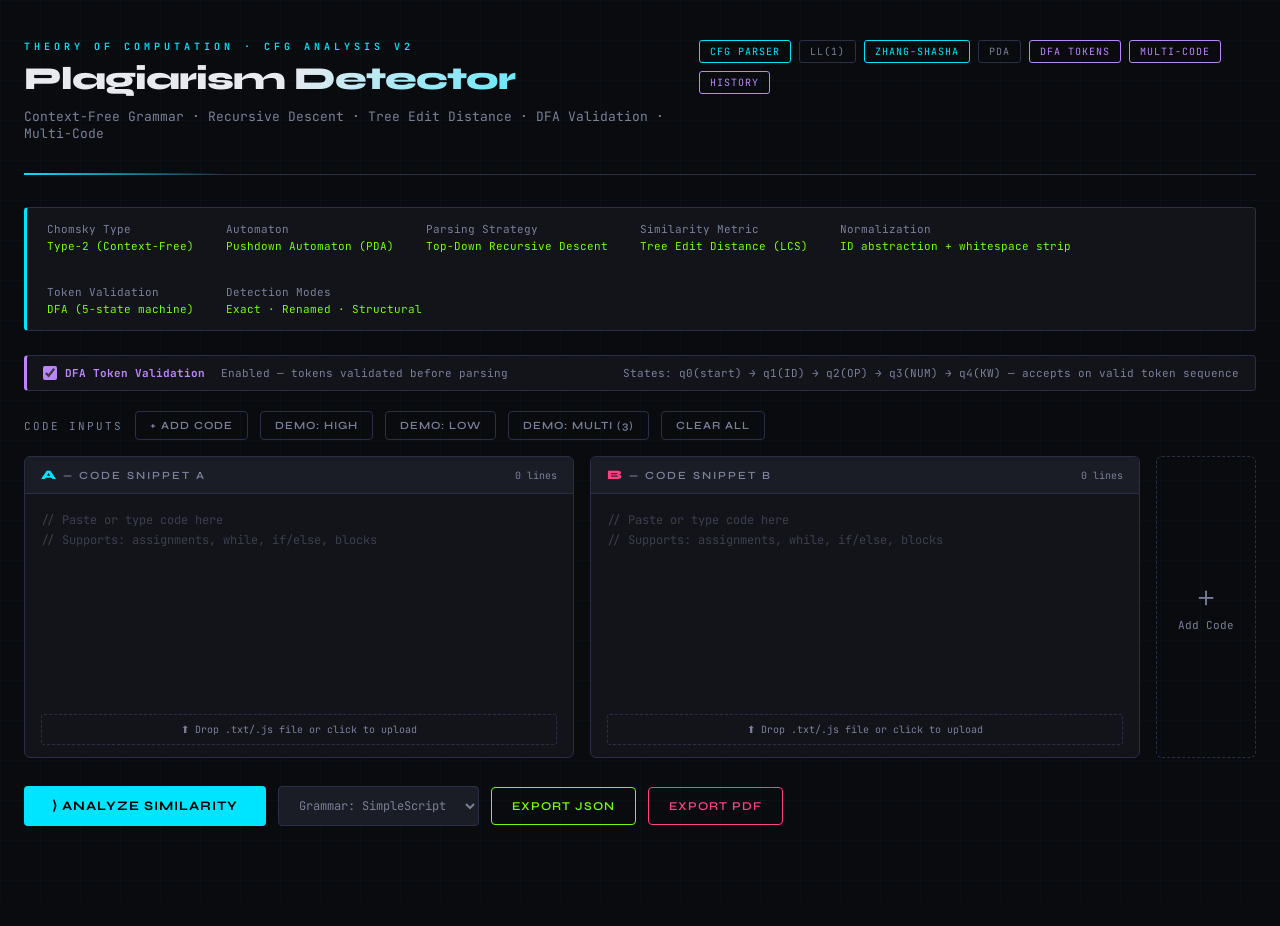
==== index.html @ 65e33958 "Add files via upload" ====
<!DOCTYPE html>
<html lang="en">
<head>
<meta charset="UTF-8">
<meta name="viewport" content="width=device-width, initial-scale=1.0">
<title>CFG Plagiarism Detector v2</title>
<link href="https://fonts.googleapis.com/css2?family=JetBrains+Mono:wght@300;400;600;700&family=Syne:wght@400;600;700;800&display=swap" rel="stylesheet">
<style>
:root {
  --bg: #0a0b0f;
  --surface: #12141a;
  --surface2: #1a1d26;
  --surface3: #22263a;
  --border: #2a2f45;
  --accent: #00e5ff;
  --accent2: #ff4081;
  --accent3: #76ff03;
  --accent4: #bb86fc;
  --text: #e8eaf0;
  --text-dim: #7a8099;
  --match: #1a3a1a;
  --match-border: #76ff03;
  --diff: #3a1a1a;
  --diff-border: #ff4081;
  --neutral: #1a1e2e;
  --neutral-border: #2a3055;
  --font-code: 'JetBrains Mono', monospace;
  --font-ui: 'Syne', sans-serif;
}

* { margin: 0; padding: 0; box-sizing: border-box; }

body {
  background: var(--bg);
  color: var(--text);
  font-family: var(--font-ui);
  min-height: 100vh;
  overflow-x: hidden;
}

body::before {
  content: '';
  position: fixed;
  inset: 0;
  background-image:
    linear-gradient(rgba(0,229,255,0.03) 1px, transparent 1px),
    linear-gradient(90deg, rgba(0,229,255,0.03) 1px, transparent 1px);
  background-size: 40px 40px;
  pointer-events: none;
  z-index: 0;
}

.container { position: relative; z-index: 1; max-width: 1500px; margin: 0 auto; padding: 0 24px 80px; }

/* HEADER */
header {
  padding: 40px 0 32px;
  display: flex; align-items: flex-start; justify-content: space-between;
  border-bottom: 1px solid var(--border);
  margin-bottom: 32px;
  position: relative;
}
header::after {
  content: '';
  position: absolute; bottom: -1px; left: 0;
  width: 200px; height: 2px;
  background: linear-gradient(90deg, var(--accent), transparent);
}
.logo-area { display: flex; flex-direction: column; gap: 6px; }
.logo-label { font-size: 10px; letter-spacing: 4px; text-transform: uppercase; color: var(--accent); font-family: var(--font-code); font-weight: 600; }
h1 { font-size: 32px; font-weight: 800; letter-spacing: -1px; background: linear-gradient(135deg, var(--text) 40%, var(--accent)); -webkit-background-clip: text; -webkit-text-fill-color: transparent; }
.subtitle { font-size: 13px; color: var(--text-dim); font-family: var(--font-code); margin-top: 4px; }
.badge-row { display: flex; gap: 8px; align-items: center; flex-wrap: wrap; }
.badge { font-size: 10px; font-family: var(--font-code); letter-spacing: 1px; padding: 4px 10px; border-radius: 3px; border: 1px solid var(--border); color: var(--text-dim); text-transform: uppercase; }
.badge.active { border-color: var(--accent); color: var(--accent); }
.badge.v2 { border-color: var(--accent4); color: var(--accent4); }

/* THEORY STRIP */
.theory-strip {
  background: var(--surface);
  border: 1px solid var(--border);
  border-left: 3px solid var(--accent);
  border-radius: 4px;
  padding: 14px 20px;
  margin-bottom: 24px;
  display: flex; gap: 32px; flex-wrap: wrap;
  font-family: var(--font-code); font-size: 11px;
}
.theory-item { display: flex; flex-direction: column; gap: 3px; }
.theory-item .label { color: var(--text-dim); }
.theory-item .val { color: var(--accent3); }

/* DFA VALIDATION BANNER */
.dfa-banner {
  background: var(--surface);
  border: 1px solid var(--border);
  border-left: 3px solid var(--accent4);
  border-radius: 4px;
  padding: 10px 16px;
  margin-bottom: 20px;
  display: flex; align-items: center; gap: 16px;
  font-family: var(--font-code); font-size: 11px;
}
.dfa-toggle { display: flex; align-items: center; gap: 8px; cursor: pointer; }
.dfa-toggle input[type=checkbox] { accent-color: var(--accent4); width: 14px; height: 14px; cursor: pointer; }
.dfa-status { color: var(--text-dim); }
.dfa-status.ok { color: var(--accent3); }
.dfa-status.fail { color: var(--accent2); }

/* MULTI-INPUT TOOLBAR */
.multi-toolbar {
  display: flex; align-items: center; gap: 12px;
  margin-bottom: 16px; flex-wrap: wrap;
}
.multi-toolbar .section-label { font-size: 11px; letter-spacing: 2px; text-transform: uppercase; color: var(--text-dim); font-family: var(--font-code); }

/* EDITOR PANELS CONTAINER */
.editors-container { margin-bottom: 20px; }
.editors-scroll { display: flex; gap: 16px; overflow-x: auto; padding-bottom: 8px; }
.editors-scroll::-webkit-scrollbar { height: 4px; }
.editors-scroll::-webkit-scrollbar-track { background: var(--surface); }
.editors-scroll::-webkit-scrollbar-thumb { background: var(--border); border-radius: 99px; }

.editor-panel {
  background: var(--surface);
  border: 1px solid var(--border);
  border-radius: 6px; overflow: hidden;
  display: flex; flex-direction: column;
  min-width: 340px; flex: 1;
  transition: border-color 0.2s;
}
.editor-panel:focus-within { border-color: var(--accent); }

.panel-header {
  background: var(--surface2);
  padding: 10px 16px;
  display: flex; align-items: center; justify-content: space-between;
  border-bottom: 1px solid var(--border);
  gap: 8px;
}
.panel-title { font-size: 11px; letter-spacing: 2px; text-transform: uppercase; color: var(--text-dim); font-weight: 600; white-space: nowrap; }
.panel-title .panel-letter { font-size: 13px; font-weight: 800; }
.panel-actions { display: flex; gap: 6px; align-items: center; }
.line-count { font-family: var(--font-code); font-size: 10px; color: var(--text-dim); }

.btn-icon {
  background: transparent; border: 1px solid var(--border); color: var(--text-dim);
  width: 26px; height: 26px; border-radius: 3px; font-size: 11px;
  cursor: pointer; display: flex; align-items: center; justify-content: center;
  transition: all 0.15s; padding: 0;
}
.btn-icon:hover { border-color: var(--accent2); color: var(--accent2); }
.btn-icon.remove:hover { background: rgba(255,64,129,0.1); }

textarea {
  background: transparent; border: none; outline: none;
  color: var(--text); font-family: var(--font-code);
  font-size: 12px; line-height: 1.7;
  resize: none; padding: 16px;
  width: 100%; min-height: 220px;
  tab-size: 2;
  caret-color: var(--accent);
}
textarea::placeholder { color: var(--text-dim); opacity: 0.4; }

/* FILE DROP ZONE */
.drop-zone {
  border: 1px dashed var(--border); border-radius: 3px;
  margin: 0 16px 12px;
  padding: 8px;
  text-align: center;
  font-family: var(--font-code); font-size: 10px; color: var(--text-dim);
  cursor: pointer; transition: all 0.15s;
}
.drop-zone:hover, .drop-zone.dragover { border-color: var(--accent); color: var(--accent); background: rgba(0,229,255,0.04); }
.drop-zone input[type=file] { display: none; }

/* ADD PANEL BUTTON */
.add-panel-btn {
  min-width: 100px; flex-shrink: 0;
  background: transparent;
  border: 1px dashed var(--border);
  border-radius: 6px;
  display: flex; flex-direction: column; align-items: center; justify-content: center;
  gap: 8px; cursor: pointer; color: var(--text-dim);
  font-family: var(--font-code); font-size: 11px;
  transition: all 0.2s; padding: 20px;
  min-height: 260px;
}
.add-panel-btn:hover { border-color: var(--accent); color: var(--accent); background: rgba(0,229,255,0.03); }
.add-panel-btn .plus { font-size: 28px; line-height: 1; }

/* CONTROLS */
.controls-bar {
  display: flex; align-items: center; gap: 12px;
  margin-bottom: 20px; flex-wrap: wrap;
}

.btn-primary {
  background: var(--accent); color: #000;
  border: none; padding: 12px 28px;
  font-family: var(--font-ui); font-size: 13px; font-weight: 700;
  letter-spacing: 1px; text-transform: uppercase;
  cursor: pointer; border-radius: 4px;
  transition: all 0.15s;
  position: relative; overflow: hidden;
}
.btn-primary::after {
  content: ''; position: absolute;
  inset: 0; background: rgba(255,255,255,0.2);
  transform: translateX(-100%); transition: transform 0.2s;
}
.btn-primary:hover::after { transform: translateX(0); }
.btn-primary:hover { box-shadow: 0 0 20px rgba(0,229,255,0.4); }

.btn-secondary {
  background: transparent; color: var(--text-dim);
  border: 1px solid var(--border);
  padding: 11px 20px; font-family: var(--font-ui);
  font-size: 12px; font-weight: 600; text-transform: uppercase; letter-spacing: 1px;
  cursor: pointer; border-radius: 4px; transition: all 0.15s;
}
.btn-secondary:hover { border-color: var(--accent); color: var(--accent); }

.btn-export {
  background: transparent; color: var(--accent4);
  border: 1px solid var(--accent4);
  padding: 11px 20px; font-family: var(--font-ui);
  font-size: 12px; font-weight: 600; text-transform: uppercase; letter-spacing: 1px;
  cursor: pointer; border-radius: 4px; transition: all 0.15s;
  margin-left: auto;
}
.btn-export:hover { background: rgba(187,134,252,0.1); }

.select-lang {
  background: var(--surface2); color: var(--text-dim);
  border: 1px solid var(--border); padding: 10px 16px;
  font-family: var(--font-code); font-size: 12px;
  border-radius: 4px; outline: none; cursor: pointer;
}
.select-lang:focus { border-color: var(--accent); }

/* MULTI-CODE COUNT PROMPT */
.count-prompt {
  background: var(--surface);
  border: 1px solid var(--accent4);
  border-radius: 6px; padding: 16px 20px;
  display: none; margin-bottom: 20px;
  animation: fadeIn 0.3s ease;
  font-family: var(--font-code); font-size: 12px;
  align-items: center; gap: 16px;
  flex-wrap: wrap;
}
.count-prompt.visible { display: flex; }
.count-prompt label { color: var(--accent4); }
.count-prompt select { background: var(--surface2); color: var(--text); border: 1px solid var(--accent4); padding: 6px 12px; border-radius: 3px; font-family: var(--font-code); font-size: 12px; }

/* SCORE PANEL (2-code) */
.score-section { margin-bottom: 20px; display: none; }
.score-section.visible { display: block; animation: fadeIn 0.3s ease; }

@keyframes fadeIn { from { opacity: 0; transform: translateY(8px); } to { opacity: 1; transform: translateY(0); } }
@keyframes slideIn { from { opacity: 0; transform: translateX(-10px); } to { opacity: 1; transform: translateX(0); } }
@keyframes pulse { 0%,100%{opacity:1} 50%{opacity:0.6} }

.score-card {
  background: var(--surface);
  border: 1px solid var(--border);
  border-radius: 6px; padding: 24px;
  display: grid; grid-template-columns: auto 1fr auto; gap: 24px; align-items: center;
}

.score-dial { position: relative; width: 100px; height: 100px; }
.score-dial svg { width: 100%; height: 100%; transform: rotate(-90deg); }
.score-dial .track { fill: none; stroke: var(--surface3); stroke-width: 8; }
.score-dial .fill { fill: none; stroke-width: 8; stroke-linecap: round; transition: stroke-dashoffset 0.8s cubic-bezier(.4,0,.2,1); }
.score-label { position: absolute; inset: 0; display: flex; flex-direction: column; align-items: center; justify-content: center; font-family: var(--font-code); }
.score-pct { font-size: 22px; font-weight: 700; }
.score-sub { font-size: 9px; color: var(--text-dim); text-transform: uppercase; letter-spacing: 1px; }

.score-breakdown { display: grid; grid-template-columns: 1fr 1fr; gap: 12px; }
.breakdown-item { background: var(--surface2); border-radius: 4px; padding: 12px 14px; }
.breakdown-item .bi-label { font-size: 10px; color: var(--text-dim); text-transform: uppercase; letter-spacing: 1px; margin-bottom: 4px; }
.breakdown-item .bi-val { font-family: var(--font-code); font-size: 16px; font-weight: 600; }
.breakdown-item .bi-val.green { color: var(--accent3); }
.breakdown-item .bi-val.red { color: var(--accent2); }
.breakdown-item .bi-val.cyan { color: var(--accent); }
.breakdown-item .bi-val.purple { color: var(--accent4); }

.verdict { text-align: center; display: flex; flex-direction: column; gap: 6px; align-items: center; }
.verdict-badge { padding: 6px 18px; border-radius: 3px; font-size: 12px; font-weight: 700; letter-spacing: 2px; text-transform: uppercase; }
.verdict-badge.high { background: rgba(255,64,129,0.15); border: 1px solid var(--accent2); color: var(--accent2); }
.verdict-badge.medium { background: rgba(255,193,7,0.1); border: 1px solid #ffc107; color: #ffc107; }
.verdict-badge.low { background: rgba(118,255,3,0.1); border: 1px solid var(--accent3); color: var(--accent3); }
.formula-text { font-family: var(--font-code); font-size: 10px; color: var(--text-dim); }

.progress-bar-wrap { margin-top: 12px; }
.progress-label { font-size: 10px; color: var(--text-dim); font-family: var(--font-code); margin-bottom: 4px; display: flex; justify-content: space-between; }
.progress-track { background: var(--surface3); border-radius: 99px; height: 5px; overflow: hidden; }
.progress-fill { height: 100%; border-radius: 99px; transition: width 0.8s cubic-bezier(.4,0,.2,1); }

/* MATCH EXPLANATION */
.match-explanation {
  background: var(--surface2);
  border: 1px solid var(--border);
  border-radius: 4px; padding: 12px 16px;
  margin-top: 12px;
  font-family: var(--font-code); font-size: 11px; color: var(--text-dim);
  line-height: 1.8;
}
.match-explanation .why-item { display: flex; gap: 8px; margin-bottom: 4px; }
.match-explanation .why-icon { flex-shrink: 0; }
.why-exact { color: var(--accent2); }
.why-renamed { color: #ffc107; }
.why-structural { color: var(--accent3); }

/* MATRIX TABLE */
.matrix-section { margin-bottom: 20px; display: none; }
.matrix-section.visible { display: block; animation: fadeIn 0.3s ease; }
.matrix-header { font-size: 11px; letter-spacing: 2px; text-transform: uppercase; color: var(--text-dim); font-family: var(--font-code); margin-bottom: 12px; }
.matrix-table { width: 100%; border-collapse: collapse; font-family: var(--font-code); font-size: 12px; }
.matrix-table th, .matrix-table td { padding: 10px 14px; border: 1px solid var(--border); text-align: center; }
.matrix-table th { background: var(--surface2); color: var(--text-dim); font-weight: 600; }
.matrix-table td { background: var(--surface); cursor: pointer; transition: background 0.15s; }
.matrix-table td:hover { background: var(--surface3); }
.matrix-table td.self { background: var(--surface2); color: var(--text-dim); }
.matrix-table td.high-sim { background: rgba(255,64,129,0.15); color: var(--accent2); font-weight: 700; }
.matrix-table td.med-sim { background: rgba(255,193,7,0.1); color: #ffc107; font-weight: 600; }
.matrix-table td.low-sim { background: rgba(118,255,3,0.08); color: var(--accent3); }
.matrix-pair-detail { margin-top: 16px; padding: 12px 16px; background: var(--surface2); border-radius: 4px; border-left: 3px solid var(--accent); font-family: var(--font-code); font-size: 11px; display: none; }
.matrix-pair-detail.visible { display: block; animation: slideIn 0.2s ease; }

/* TABS */
.tabs { display: flex; gap: 0; border-bottom: 1px solid var(--border); margin-bottom: 0; overflow-x: auto; }
.tab {
  padding: 10px 20px; font-size: 11px; font-weight: 600; letter-spacing: 1px;
  text-transform: uppercase; cursor: pointer; color: var(--text-dim);
  border-bottom: 2px solid transparent; transition: all 0.15s; margin-bottom: -1px;
  font-family: var(--font-ui); white-space: nowrap;
}
.tab.active { color: var(--accent); border-bottom-color: var(--accent); }
.tab:hover:not(.active) { color: var(--text); }
.tab-content { display: none; }
.tab-content.active { display: block; }

.results-panel {
  background: var(--surface);
  border: 1px solid var(--border);
  border-radius: 6px; overflow: hidden;
  display: none;
}
.results-panel.visible { display: block; animation: fadeIn 0.3s ease; }
.tab-body { padding: 20px; }

/* AST DIFF */
.ast-diff { display: grid; grid-template-columns: 1fr 1fr; gap: 16px; }
.ast-col {}
.ast-col-header { font-size: 10px; letter-spacing: 2px; text-transform: uppercase; color: var(--text-dim); margin-bottom: 10px; font-weight: 600; }
.ast-tree { font-family: var(--font-code); font-size: 11px; line-height: 1.8; max-height: 400px; overflow-y: auto; }
.ast-node { padding: 2px 8px; border-radius: 3px; margin: 1px 0; white-space: nowrap; overflow: hidden; text-overflow: ellipsis; cursor: pointer; transition: opacity 0.15s; }
.ast-node:hover { opacity: 0.8; }
.ast-node.match { background: var(--match); border-left: 2px solid var(--match-border); color: #a5d6a7; }
.ast-node.diff { background: var(--diff); border-left: 2px solid var(--diff-border); color: #ef9a9a; }
.ast-node.neutral { background: var(--neutral); border-left: 2px solid var(--neutral-border); color: var(--text-dim); }
.ast-node.highlighted { outline: 1px solid var(--accent); }

/* INTERACTIVE SVG TREE */
#tree-svg { width: 100%; overflow: auto; min-height: 300px; }
#tree-svg svg { min-width: 600px; }
.tree-controls { display: flex; gap: 8px; margin-bottom: 12px; align-items: center; }
.tree-controls button { padding: 5px 12px; background: var(--surface2); border: 1px solid var(--border); color: var(--text-dim); border-radius: 3px; cursor: pointer; font-family: var(--font-code); font-size: 11px; transition: all 0.15s; }
.tree-controls button:hover { border-color: var(--accent); color: var(--accent); }
.tree-controls .zoom-label { font-family: var(--font-code); font-size: 11px; color: var(--text-dim); }
.tree-node-clickable { cursor: pointer; transition: opacity 0.2s; }
.tree-node-clickable:hover { opacity: 0.75; }

/* TOKEN STREAM */
.token-stream { display: flex; flex-wrap: wrap; gap: 6px; }
.token { font-family: var(--font-code); font-size: 11px; padding: 3px 8px; border-radius: 3px; border: 1px solid transparent; }
.token.KW  { background: rgba(0,229,255,0.1); border-color: rgba(0,229,255,0.3); color: var(--accent); }
.token.ID  { background: rgba(118,255,3,0.08); border-color: rgba(118,255,3,0.2); color: var(--accent3); }
.token.NUM { background: rgba(255,193,7,0.1); border-color: rgba(255,193,7,0.25); color: #ffc107; }
.token.OP  { background: rgba(255,64,129,0.08); border-color: rgba(255,64,129,0.2); color: var(--accent2); }
.token.DELIM { background: rgba(255,255,255,0.04); border-color: rgba(255,255,255,0.1); color: var(--text-dim); }
.token.NORM { background: rgba(187,134,252,0.1); border-color: rgba(187,134,252,0.3); color: #bb86fc; }
.token-section { margin-bottom: 18px; }
.token-section-label { font-size: 10px; color: var(--text-dim); text-transform: uppercase; letter-spacing: 1.5px; margin-bottom: 8px; font-family: var(--font-code); }

/* DFA VALIDATION DISPLAY */
.dfa-states { display: flex; flex-wrap: wrap; gap: 6px; margin-top: 12px; }
.dfa-state { font-family: var(--font-code); font-size: 10px; padding: 3px 8px; border-radius: 12px; border: 1px solid var(--border); color: var(--text-dim); }
.dfa-state.current { border-color: var(--accent4); color: var(--accent4); background: rgba(187,134,252,0.1); }
.dfa-state.accept { border-color: var(--accent3); color: var(--accent3); background: rgba(118,255,3,0.1); }
.dfa-state.reject { border-color: var(--accent2); color: var(--accent2); background: rgba(255,64,129,0.1); }
.dfa-transition-table { width: 100%; border-collapse: collapse; font-family: var(--font-code); font-size: 11px; margin-top: 12px; }
.dfa-transition-table th, .dfa-transition-table td { padding: 6px 10px; border: 1px solid var(--border); text-align: center; }
.dfa-transition-table th { background: var(--surface2); color: var(--text-dim); }
.dfa-transition-table td.active-cell { background: rgba(187,134,252,0.1); color: var(--accent4); }

/* GRAMMAR RULES */
.grammar-list { display: flex; flex-direction: column; gap: 6px; }
.grammar-rule {
  background: var(--surface2); border-radius: 4px;
  padding: 10px 16px;
  font-family: var(--font-code); font-size: 12px;
  border-left: 2px solid var(--border);
  display: flex; align-items: baseline; gap: 12px;
  transition: border-color 0.2s;
}
.grammar-rule:hover { border-left-color: var(--accent); }
.grammar-rule .lhs { color: var(--accent); min-width: 90px; }
.grammar-rule .arrow { color: var(--text-dim); }
.grammar-rule .rhs { color: var(--text); flex: 1; }
.grammar-rule .rhs .kw { color: #ffc107; }
.grammar-rule .rhs .meta { color: var(--accent2); }
.grammar-ambiguity-note { background: rgba(255,193,7,0.08); border: 1px solid rgba(255,193,7,0.3); border-radius: 4px; padding: 10px 14px; margin-top: 12px; font-family: var(--font-code); font-size: 11px; color: #ffc107; }

/* PARSE TRACE */
.parse-trace { display: flex; flex-direction: column; gap: 4px; max-height: 400px; overflow-y: auto; }
.trace-step {
  font-family: var(--font-code); font-size: 11px;
  padding: 5px 12px; border-radius: 3px;
  display: flex; gap: 12px; align-items: baseline;
  background: var(--surface2);
  animation: slideIn 0.15s ease backwards;
}
.trace-step .step-num { color: var(--text-dim); min-width: 28px; }
.trace-step .step-rule { color: var(--accent3); }
.trace-step .step-token { color: var(--accent2); }
.trace-step .step-action { color: var(--text-dim); flex: 1; }

/* HISTORY */
.history-section { margin-bottom: 24px; display: none; }
.history-section.has-items { display: block; }
.history-header { font-size: 11px; letter-spacing: 2px; text-transform: uppercase; color: var(--text-dim); font-family: var(--font-code); margin-bottom: 10px; display: flex; align-items: center; justify-content: space-between; }
.history-list { display: flex; flex-direction: column; gap: 6px; }
.history-item {
  background: var(--surface); border: 1px solid var(--border);
  border-radius: 4px; padding: 10px 14px;
  display: flex; align-items: center; gap: 12px;
  cursor: pointer; transition: border-color 0.15s;
  font-family: var(--font-code); font-size: 11px;
}
.history-item:hover { border-color: var(--accent); }
.history-item .h-time { color: var(--text-dim); min-width: 80px; }
.history-item .h-codes { color: var(--text); flex: 1; }
.history-item .h-score { font-weight: 700; }
.history-item .h-score.high { color: var(--accent2); }
.history-item .h-score.med { color: #ffc107; }
.history-item .h-score.low { color: var(--accent3); }

/* THRESHOLD INDICATOR */
.threshold-bar {
  background: var(--surface2); border: 1px solid var(--border); border-radius: 4px;
  padding: 10px 14px; margin-top: 10px;
  font-family: var(--font-code); font-size: 10px;
}
.threshold-track { position: relative; height: 8px; background: linear-gradient(90deg, #76ff03 0% 40%, #ffc107 40% 70%, #ff4081 70% 100%); border-radius: 99px; margin: 8px 0; }
.threshold-cursor { position: absolute; top: -3px; width: 14px; height: 14px; border-radius: 50%; border: 2px solid #fff; background: var(--bg); transform: translateX(-50%); transition: left 0.8s cubic-bezier(.4,0,.2,1); }
.threshold-labels { display: flex; justify-content: space-between; color: var(--text-dim); }

/* LOADING */
.loading-bar { height: 2px; background: var(--surface3); border-radius: 99px; overflow: hidden; margin-bottom: 20px; display: none; }
.loading-bar.active { display: block; }
.loading-bar-fill { height: 100%; width: 0%; background: linear-gradient(90deg, var(--accent), var(--accent2)); border-radius: 99px; transition: width 0.3s; animation: loadPulse 1s ease-in-out infinite; }
@keyframes loadPulse { 0%,100%{opacity:1} 50%{opacity:0.5} }

/* ERROR */
.error-msg { background: rgba(255,64,129,0.1); border: 1px solid rgba(255,64,129,0.3); border-radius: 4px; padding: 10px 16px; font-family: var(--font-code); font-size: 11px; color: var(--accent2); margin-bottom: 16px; display: none; }
.error-msg.visible { display: block; }

/* SCROLLBAR */
::-webkit-scrollbar { width: 5px; height: 5px; }
::-webkit-scrollbar-track { background: var(--surface); }
::-webkit-scrollbar-thumb { background: var(--border); border-radius: 99px; }
::-webkit-scrollbar-thumb:hover { background: var(--accent); }

/* TOOLTIP */
.tooltip-wrap { position: relative; display: inline-block; }
.tooltip-wrap .tooltip {
  visibility: hidden; opacity: 0;
  background: var(--surface3); border: 1px solid var(--border);
  color: var(--text); font-family: var(--font-code); font-size: 10px;
  padding: 4px 8px; border-radius: 3px;
  position: absolute; bottom: 120%; left: 50%; transform: translateX(-50%);
  white-space: nowrap; transition: opacity 0.2s; z-index: 100;
}
.tooltip-wrap:hover .tooltip { visibility: visible; opacity: 1; }

/* PANEL COLORS */
.editor-panel[data-idx="0"]:focus-within { border-color: var(--accent); }
.editor-panel[data-idx="1"]:focus-within { border-color: var(--accent2); }
.editor-panel[data-idx="2"]:focus-within { border-color: var(--accent3); }
.editor-panel[data-idx="3"]:focus-within { border-color: var(--accent4); }
.editor-panel[data-idx="4"]:focus-within { border-color: #ffc107; }

.letter-colors { --c0: var(--accent); --c1: var(--accent2); --c2: var(--accent3); --c3: var(--accent4); --c4: #ffc107; }

@media (max-width: 768px) {
  .ast-diff { grid-template-columns: 1fr; }
  .score-card { grid-template-columns: 1fr; }
  h1 { font-size: 22px; }
}
</style>
</head>
<body class="letter-colors">
<div class="container">

<!-- HEADER -->
<header>
  <div class="logo-area">
    <div class="logo-label">Theory of Computation · CFG Analysis v2</div>
    <h1>Plagiarism Detector</h1>
    <div class="subtitle">Context-Free Grammar · Recursive Descent · Tree Edit Distance · DFA Validation · Multi-Code</div>
  </div>
  <div class="badge-row">
    <div class="badge active">CFG Parser</div>
    <div class="badge">LL(1)</div>
    <div class="badge active">Zhang-Shasha</div>
    <div class="badge">PDA</div>
    <div class="badge v2">DFA Tokens</div>
    <div class="badge v2">Multi-Code</div>
    <div class="badge v2">History</div>
  </div>
</header>

<!-- THEORY STRIP -->
<div class="theory-strip">
  <div class="theory-item"><span class="label">Chomsky Type</span><span class="val">Type-2 (Context-Free)</span></div>
  <div class="theory-item"><span class="label">Automaton</span><span class="val">Pushdown Automaton (PDA)</span></div>
  <div class="theory-item"><span class="label">Parsing Strategy</span><span class="val">Top-Down Recursive Descent</span></div>
  <div class="theory-item"><span class="label">Similarity Metric</span><span class="val">Tree Edit Distance (LCS)</span></div>
  <div class="theory-item"><span class="label">Normalization</span><span class="val">ID abstraction + whitespace strip</span></div>
  <div class="theory-item"><span class="label">Token Validation</span><span class="val">DFA (5-state machine)</span></div>
  <div class="theory-item"><span class="label">Detection Modes</span><span class="val">Exact · Renamed · Structural</span></div>
</div>

<!-- DFA BANNER -->
<div class="dfa-banner">
  <label class="dfa-toggle">
    <input type="checkbox" id="dfaToggle" checked>
    <span style="color:var(--accent4);font-weight:700;">DFA Token Validation</span>
  </label>
  <span class="dfa-status" id="dfaStatus">Enabled — tokens validated before parsing</span>
  <span style="margin-left:auto;color:var(--text-dim);">States: q0(start) → q1(ID) → q2(OP) → q3(NUM) → q4(KW) — accepts on valid token sequence</span>
</div>

<!-- HISTORY -->
<div class="history-section" id="historySection">
  <div class="history-header">
    <span>⏱ Comparison History</span>
    <button class="btn-icon" onclick="clearHistory()" title="Clear history" style="width:auto;padding:3px 10px;">Clear</button>
  </div>
  <div class="history-list" id="historyList"></div>
</div>

<!-- LOADING / ERROR -->
<div class="loading-bar" id="loadingBar"><div class="loading-bar-fill" id="loadingFill"></div></div>
<div class="error-msg" id="errorMsg"></div>

<!-- MULTI-TOOLBAR -->
<div class="multi-toolbar">
  <span class="section-label">Code Inputs</span>
  <button class="btn-secondary" style="padding:7px 14px;font-size:11px;" onclick="addPanel()">+ Add Code</button>
  <button class="btn-secondary" style="padding:7px 14px;font-size:11px;" onclick="loadDemo('high')">Demo: High</button>
  <button class="btn-secondary" style="padding:7px 14px;font-size:11px;" onclick="loadDemo('low')">Demo: Low</button>
  <button class="btn-secondary" style="padding:7px 14px;font-size:11px;" onclick="loadDemo('multi')">Demo: Multi (3)</button>
  <button class="btn-secondary" style="padding:7px 14px;font-size:11px;" onclick="clearAll()">Clear All</button>
</div>

<!-- EDITORS -->
<div class="editors-container">
  <div class="editors-scroll" id="editorsScroll">
    <!-- Panels injected by JS -->
    <button class="add-panel-btn" id="addPanelBtn" onclick="addPanel()">
      <span class="plus">＋</span>
      <span>Add Code</span>
    </button>
  </div>
</div>

<!-- MULTI-CODE COUNT PROMPT -->
<div class="count-prompt" id="countPrompt">
  <span class="label">⚠ Multiple codes detected. Select comparison scope:</span>
  <select id="compareScope">
    <option value="all">All pairwise comparisons</option>
    <option value="first">Compare all against Code A</option>
  </select>
</div>

<!-- CONTROLS -->
<div class="controls-bar">
  <button class="btn-primary" onclick="runAnalysis()">⟩ Analyze Similarity</button>
  <select class="select-lang" id="langSelect">
    <option value="simple">Grammar: SimpleScript</option>
  </select>
  <div class="tooltip-wrap">
    <button class="btn-secondary" onclick="exportJSON()" style="border-color:var(--accent3);color:var(--accent3);">Export JSON</button>
    <span class="tooltip">Export results as JSON</span>
  </div>
  <div class="tooltip-wrap">
    <button class="btn-secondary" onclick="exportPDF()" style="border-color:var(--accent2);color:var(--accent2);">Export PDF</button>
    <span class="tooltip">Print/Save as PDF</span>
  </div>
</div>

<!-- SIMILARITY MATRIX (multi-code) -->
<div class="matrix-section" id="matrixSection">
  <div class="matrix-header">Pairwise Similarity Matrix</div>
  <div id="matrixTable"></div>
  <div class="matrix-pair-detail" id="matrixPairDetail"></div>
</div>

<!-- SCORE (2-code) -->
<div class="score-section" id="scoreSection">
  <div class="score-card" id="scoreCard">
    <div class="score-dial">
      <svg viewBox="0 0 100 100">
        <circle class="track" cx="50" cy="50" r="40"/>
        <circle class="fill" id="dialFill" cx="50" cy="50" r="40" stroke-dasharray="251.2" stroke-dashoffset="251.2"/>
      </svg>
      <div class="score-label">
        <div class="score-pct" id="scorePct">0%</div>
        <div class="score-sub">similar</div>
      </div>
    </div>
    <div>
      <div class="score-breakdown">
        <div class="breakdown-item"><div class="bi-label">Common Nodes</div><div class="bi-val green" id="statCommon">—</div></div>
        <div class="breakdown-item"><div class="bi-label">Edit Distance</div><div class="bi-val red" id="statEdit">—</div></div>
        <div class="breakdown-item"><div class="bi-label">Tree A Size</div><div class="bi-val cyan" id="statA">—</div></div>
        <div class="breakdown-item"><div class="bi-label">Tree B Size</div><div class="bi-val cyan" id="statB">—</div></div>
        <div class="breakdown-item"><div class="bi-label">Tokens A</div><div class="bi-val cyan" id="statTokA">—</div></div>
        <div class="breakdown-item"><div class="bi-label">Tokens B</div><div class="bi-val cyan" id="statTokB">—</div></div>
      </div>
      <div class="threshold-bar">
        <span style="color:var(--text-dim);">Plagiarism Threshold Indicator</span>
        <div class="threshold-track"><div class="threshold-cursor" id="thresholdCursor" style="left:0%"></div></div>
        <div class="threshold-labels"><span style="color:var(--accent3);">LOW</span><span style="color:#ffc107;">MEDIUM</span><span style="color:var(--accent2);">HIGH</span></div>
      </div>
    </div>
    <div class="verdict">
      <div class="verdict-badge" id="verdictBadge">—</div>
      <div style="margin-top:10px;">
        <div class="progress-bar-wrap">
          <div class="progress-label"><span>Similarity</span><span id="progLabel">0%</span></div>
          <div class="progress-track" style="width:160px;">
            <div class="progress-fill" id="progFill" style="width:0%;"></div>
          </div>
        </div>
      </div>
      <div class="formula-text" style="margin-top:12px;" id="formulaText">score = 1 − edit_dist / max(|A|,|B|)</div>
      <div class="match-explanation" id="matchExplanation" style="display:none;text-align:left;max-width:240px;"></div>
    </div>
  </div>
</div>

<!-- RESULTS TABS -->
<div class="results-panel" id="resultsPanel">
  <div class="tabs">
    <div class="tab active" onclick="switchTab('ast')">AST Diff</div>
    <div class="tab" onclick="switchTab('tokens')">Token Stream</div>
    <div class="tab" onclick="switchTab('grammar')">CFG Rules</div>
    <div class="tab" onclick="switchTab('trace')">Parse Trace</div>
    <div class="tab" onclick="switchTab('tree')">Parse Tree</div>
    <div class="tab" onclick="switchTab('dfa')">DFA Validation</div>
    <div class="tab" onclick="switchTab('ambiguity')">Ambiguity</div>
  </div>
  <div class="tab-body">
    <div class="tab-content active" id="tab-ast">
      <div class="ast-diff" id="astDiff"></div>
    </div>
    <div class="tab-content" id="tab-tokens">
      <div id="tokenDisplay"></div>
    </div>
    <div class="tab-content" id="tab-grammar">
      <div class="grammar-list" id="grammarDisplay"></div>
    </div>
    <div class="tab-content" id="tab-trace">
      <div class="parse-trace" id="traceDisplay"></div>
    </div>
    <div class="tab-content" id="tab-tree">
      <div class="tree-controls">
        <button onclick="zoomTree(-0.2)">− Zoom Out</button>
        <span class="zoom-label" id="zoomLabel">100%</span>
        <button onclick="zoomTree(0.2)">+ Zoom In</button>
        <button onclick="resetZoom()">Reset</button>
        <span style="margin-left:12px;font-family:var(--font-code);font-size:10px;color:var(--text-dim);">Click nodes to highlight. Green = shared. Red = unique.</span>
      </div>
      <div id="tree-svg"></div>
    </div>
    <div class="tab-content" id="tab-dfa">
      <div id="dfaDisplay"></div>
    </div>
    <div class="tab-content" id="tab-ambiguity">
      <div id="ambiguityDisplay"></div>
    </div>
  </div>
</div>

</div><!-- end container -->

<script>
// =========================================================
// ORIGINAL ENGINE — PRESERVED
// =========================================================

// 1. TOKENIZER
const KEYWORDS = new Set(['if','else','while','for','return','int','float','var','let','const','true','false','null']);

function tokenize(src) {
  const tokens = [];
  let i = 0;
  src = src.replace(/\/\/[^\n]*/g, ' ').replace(/\/\*[\s\S]*?\*\//g, ' ');
  while (i < src.length) {
    if (/\s/.test(src[i])) { i++; continue; }
    if (/[0-9]/.test(src[i])) {
      let num = '';
      while (i < src.length && /[0-9.]/.test(src[i])) num += src[i++];
      tokens.push({ type:'NUM', val:num }); continue;
    }
    if (/[a-zA-Z_]/.test(src[i])) {
      let id = '';
      while (i < src.length && /[a-zA-Z0-9_]/.test(src[i])) id += src[i++];
      tokens.push({ type: KEYWORDS.has(id) ? 'KW' : 'ID', val:id }); continue;
    }
    const two = src.slice(i, i+2);
    if (['==','!=','<=','>=','&&','||','++','--'].includes(two)) { tokens.push({ type:'OP', val:two }); i+=2; continue; }
    if ('+-*/%=<>!'.includes(src[i])) { tokens.push({ type:'OP', val:src[i++] }); continue; }
    if (';,'.includes(src[i])) { tokens.push({ type:'DELIM', val:src[i++] }); continue; }
    if ('(){}'.includes(src[i])) { tokens.push({ type:'DELIM', val:src[i++] }); continue; }
    i++;
  }
  return tokens;
}

function normalize(tokens) {
  return tokens.map(t => {
    if (t.type === 'ID')  return { type:'NORM', val:'ID' };
    if (t.type === 'NUM') return { type:'NORM', val:'NUM' };
    return t;
  });
}

// 2. CFG GRAMMAR DEFINITION
const CFG_RULES = [
  { lhs:'program',   rhs:'stmt*' },
  { lhs:'stmt',      rhs:'assign | ifStmt | whileStmt | block' },
  { lhs:'assign',    rhs:'<id> = expr ;' },
  { lhs:'ifStmt',    rhs:'<if> ( expr ) stmt [ <else> stmt ]' },
  { lhs:'whileStmt', rhs:'<while> ( expr ) stmt' },
  { lhs:'block',     rhs:'{ stmt* }' },
  { lhs:'expr',      rhs:'term ( op term )*' },
  { lhs:'term',      rhs:'<id> | <num> | ( expr )' },
  { lhs:'op',        rhs:'+ | - | * | / | < | > | == | != | <= | >=' },
];

// 3. RECURSIVE DESCENT PARSER → AST
class Parser {
  constructor(tokens) {
    this.tokens = tokens;
    this.pos = 0;
    this.trace = [];
  }
  peek() { return this.tokens[this.pos] || { type:'EOF', val:'' }; }
  consume() { return this.tokens[this.pos++] || { type:'EOF', val:'' }; }
  expect(type, val) {
    const t = this.peek();
    if (val ? (t.val === val) : (t.type === type)) return this.consume();
    return null;
  }
  log(rule, tok) { this.trace.push({ rule, token: tok ? tok.val : '—', action:`Matched ${rule}` }); }

  parseProgram() {
    const node = { type:'program', children:[] };
    while (this.peek().type !== 'EOF') {
      const s = this.parseStmt();
      if (s) node.children.push(s);
      else { this.consume(); }
    }
    this.log('program', null);
    return node;
  }
  parseStmt() {
    const t = this.peek();
    if (t.type === 'KW' && t.val === 'if')    return this.parseIf();
    if (t.type === 'KW' && t.val === 'while') return this.parseWhile();
    if (t.val === '{') return this.parseBlock();
    if (t.type === 'ID') return this.parseAssign();
    return null;
  }
  parseAssign() {
    const id = this.consume();
    const eq = this.expect('OP', '=');
    if (!eq) return { type:'assign', children:[], label:`ID=?` };
    const expr = this.parseExpr();
    this.expect('DELIM', ';');
    this.log('assign', id);
    return { type:'assign', children:[{ type:'id', val:'ID', children:[], label:'ID' }, expr], label:'assign' };
  }
  parseIf() {
    this.consume();
    this.expect('DELIM','(');
    const cond = this.parseExpr();
    this.expect('DELIM',')');
    const then = this.parseStmtOrBlock();
    const node = { type:'ifStmt', children:[cond, then], label:'if' };
    if (this.peek().val === 'else') {
      this.consume();
      node.children.push(this.parseStmtOrBlock());
      node.label = 'if-else';
    }
    this.log('ifStmt', null);
    return node;
  }
  parseWhile() {
    this.consume();
    this.expect('DELIM','(');
    const cond = this.parseExpr();
    this.expect('DELIM',')');
    const body = this.parseStmtOrBlock();
    this.log('whileStmt', null);
    return { type:'whileStmt', children:[cond, body], label:'while' };
  }
  parseBlock() {
    this.expect('DELIM','{');
    const node = { type:'block', children:[], label:'block' };
    while (this.peek().type !== 'EOF' && this.peek().val !== '}') {
      const s = this.parseStmt();
      if (s) node.children.push(s);
      else this.consume();
    }
    this.expect('DELIM','}');
    this.log('block', null);
    return node;
  }
  parseStmtOrBlock() {
    if (this.peek().val === '{') return this.parseBlock();
    return this.parseStmt() || { type:'empty', children:[], label:'ε' };
  }
  parseExpr() {
    const left = this.parseTerm();
    const ops = ['+','-','*','/','<','>','==','!=','<=','>=','&&','||'];
    if (ops.includes(this.peek().val)) {
      const op = this.consume();
      const right = this.parseTerm();
      this.log('expr', op);
      return { type:'expr', children:[left, { type:'op', val:'OP', children:[], label:op.val }, right], label:'expr' };
    }
    return left;
  }
  parseTerm() {
    const t = this.peek();
    if (t.type === 'ID')  { this.consume(); this.log('term(ID)', t); return { type:'term', val:'ID', children:[], label:'ID' }; }
    if (t.type === 'NUM') { this.consume(); this.log('term(NUM)', t); return { type:'term', val:'NUM', children:[], label:'NUM' }; }
    if (t.val === '(') {
      this.consume();
      const e = this.parseExpr();
      this.expect('DELIM',')');
      return e;
    }
    this.consume();
    return { type:'term', val:'?', children:[], label:'?' };
  }
}

// 4. TREE SERIALIZATION & EDIT DISTANCE
function treeToString(node) {
  if (!node) return '';
  const label = node.label || node.type;
  if (!node.children || node.children.length === 0) return label;
  return `${label}(${node.children.map(treeToString).join(',')})`;
}
function flattenTree(node, arr = []) {
  if (!node) return arr;
  arr.push(node.label || node.type);
  (node.children || []).forEach(c => flattenTree(c, arr));
  return arr;
}
function treeSize(node) {
  if (!node) return 0;
  return 1 + (node.children || []).reduce((s, c) => s + treeSize(c), 0);
}
function lcs(a, b) {
  const m = a.length, n = b.length;
  const dp = Array.from({length:m+1}, () => new Array(n+1).fill(0));
  for (let i=1;i<=m;i++) for (let j=1;j<=n;j++) {
    if (a[i-1]===b[j-1]) dp[i][j]=dp[i-1][j-1]+1;
    else dp[i][j]=Math.max(dp[i-1][j],dp[i][j-1]);
  }
  return dp[m][n];
}
function computeSimilarity(treeA, treeB) {
  const fa = flattenTree(treeA);
  const fb = flattenTree(treeB);
  const common = lcs(fa, fb);
  const editDist = fa.length + fb.length - 2 * common;
  const maxSize = Math.max(fa.length, fb.length, 1);
  const score = Math.max(0, 1 - editDist / maxSize);
  return { score, common, editDist, sizeA: fa.length, sizeB: fb.length, fa, fb };
}

// 5. AST DIFF VIEW
function buildAstLines(node, depth = 0, lines = []) {
  if (!node) return lines;
  const label = node.label || node.type;
  const indent = '  '.repeat(depth);
  lines.push({ label: indent + label, depth, node });
  (node.children || []).forEach(c => buildAstLines(c, depth+1, lines));
  return lines;
}

// 6. SVG TREE RENDERER (enhanced with collapsible state)
let treeZoom = 1.0;
let collapsedNodes = new Set();

function renderTreeSVG(nodeA, nodeB, sharedLabels) {
  const nodeW = 64, nodeH = 28, vGap = 44;
  const nodesA = [], nodesB = [], edgesA = [], edgesB = [];

  function layout(node, x, y, nodes, edges, parent) {
    if (!node) return x;
    const id = nodes.length;
    const label = node.label || node.type;
    const nodeId = `n_${id}_${nodes === nodesA ? 'A' : 'B'}`;
    nodes.push({ id, x, y, label, nodeId, collapsed: collapsedNodes.has(nodeId) });
    if (parent !== null) edges.push([parent, id]);
    if (collapsedNodes.has(nodeId)) return x + nodeW + 10;
    const children = node.children || [];
    if (children.length === 0) return x + nodeW + 10;
    let cx = x;
    children.forEach(c => { cx = layout(c, cx, y + vGap, nodes, edges, id); });
    const first = nodes.find(n => n.id === id+1);
    const last = nodes[nodes.length-1];
    nodes[id].x = first ? (first.x + last.x) / 2 : x;
    return cx;
  }

  layout(nodeA, 10, 20, nodesA, edgesA, null);
  layout(nodeB, 10, 20, nodesB, edgesB, null);

  const shared = sharedLabels || new Set([
    ...nodesA.map(n=>n.label)
  ].filter(l => nodesB.some(n=>n.label===l)));

  function drawNodes(nodes, edges, offsetX) {
    let svg = '';
    edges.forEach(([p,c]) => {
      const pn = nodes[p], cn = nodes[c];
      if (!pn || !cn) return;
      svg += `<line x1="${(pn.x+offsetX+nodeW/2)*treeZoom}" y1="${(pn.y+nodeH)*treeZoom}" x2="${(cn.x+offsetX+nodeW/2)*treeZoom}" y2="${cn.y*treeZoom}" stroke="#2a3055" stroke-width="1.2"/>`;
    });
    nodes.forEach(n => {
      const inShared = shared.has(n.label);
      const fill = inShared ? '#1a3a1a' : '#3a1a1a';
      const stroke = inShared ? '#76ff03' : '#ff4081';
      const color = inShared ? '#a5d6a7' : '#ef9a9a';
      const nx = (n.x+offsetX)*treeZoom, ny = n.y*treeZoom;
      const w = nodeW*treeZoom, h = nodeH*treeZoom;
      const hasKids = !n.collapsed;
      svg += `<g class="tree-node-clickable" onclick="toggleNode('${n.nodeId}')">`;
      svg += `<rect x="${nx}" y="${ny}" width="${w}" height="${h}" rx="${4*treeZoom}" fill="${fill}" stroke="${stroke}" stroke-width="1.2"/>`;
      if (n.collapsed) svg += `<rect x="${nx+w-8}" y="${ny+2}" width="6" height="6" rx="1" fill="${stroke}" opacity="0.8"/>`;
      svg += `<text x="${nx+w/2}" y="${ny+h*0.65}" text-anchor="middle" fill="${color}" font-size="${9*treeZoom}" font-family="JetBrains Mono">${n.label.slice(0,10)}</text>`;
      svg += `</g>`;
    });
    return svg;
  }

  const maxH = Math.max(
    nodesA.reduce((m,n)=>Math.max(m,n.y),0),
    nodesB.reduce((m,n)=>Math.max(m,n.y),0)
  ) * treeZoom + nodeH*treeZoom + 20;
  const maxWA = (nodesA.reduce((m,n)=>Math.max(m,n.x+nodeW),0) + 20) * treeZoom;
  const maxWB = (nodesB.reduce((m,n)=>Math.max(m,n.x+nodeW),0) + 20) * treeZoom;
  const totalW = maxWA + maxWB + 40;
  const fs = 9*treeZoom;

  let svg = `<svg viewBox="0 0 ${totalW} ${maxH}" xmlns="http://www.w3.org/2000/svg" style="background:#12141a;border-radius:6px;min-width:${totalW}px;">`;
  svg += `<text x="10" y="${14*treeZoom}" fill="#7a8099" font-size="${fs}" font-family="Syne" letter-spacing="2">SNIPPET A</text>`;
  svg += drawNodes(nodesA, edgesA, 0);
  svg += `<line x1="${maxWA+10}" y1="0" x2="${maxWA+10}" y2="${maxH}" stroke="#2a2f45" stroke-width="1"/>`;
  svg += `<text x="${maxWA+20}" y="${14*treeZoom}" fill="#7a8099" font-size="${fs}" font-family="Syne" letter-spacing="2">SNIPPET B</text>`;
  svg += drawNodes(nodesB, edgesB, maxWA+20);
  svg += `</svg>`;
  return svg;
}

// =========================================================
// NEW v2 — DFA TOKEN VALIDATOR
// =========================================================
// States: q0=start, q1=after_ID, q2=after_OP, q3=after_NUM, q4=after_KW, qDEAD=invalid
const DFA_STATES = ['q0','q1','q2','q3','q4','qDEAD'];
const DFA_TRANSITIONS = {
  //         KW      ID      NUM     OP      DELIM   EOF
  q0:    { KW:'q4', ID:'q1', NUM:'q3', OP:'q2',  DELIM:'q0',  EOF:'q0' },
  q1:    { KW:'q4', ID:'q1', NUM:'q3', OP:'q2',  DELIM:'q0',  EOF:'q0' },
  q2:    { KW:'q4', ID:'q1', NUM:'q3', OP:'qDEAD',DELIM:'q0', EOF:'qDEAD' },
  q3:    { KW:'q4', ID:'q1', NUM:'q3', OP:'q2',  DELIM:'q0',  EOF:'q0' },
  q4:    { KW:'q4', ID:'q1', NUM:'q3', OP:'q2',  DELIM:'q0',  EOF:'q0' },
  qDEAD: { KW:'qDEAD',ID:'qDEAD',NUM:'qDEAD',OP:'qDEAD',DELIM:'qDEAD',EOF:'qDEAD' },
};
const DFA_ACCEPT = new Set(['q0','q1','q3','q4']);

function dfaValidate(tokens) {
  let state = 'q0';
  const path = [{ state, token: null }];
  let invalid = [];
  tokens.forEach((tok, i) => {
    const ttype = tok.type === 'NORM' ? 'ID' : tok.type;
    const next = (DFA_TRANSITIONS[state] || {})[ttype] || 'qDEAD';
    if (next === 'qDEAD') invalid.push({ idx:i, tok, from:state });
    state = next;
    path.push({ state, token: tok });
  });
  const accepted = DFA_ACCEPT.has(state);
  return { accepted, finalState: state, path, invalid };
}

// =========================================================
// NEW v2 — ENHANCED DETECTION
// =========================================================
function detectMatchTypes(tokA, tokB, treeA, treeB, result) {
  const reasons = [];
  const pct = Math.round(result.score * 100);

  // Exact match check (normalized token streams identical)
  const normA = normalize(tokA).map(t=>t.val).join(',');
  const normB = normalize(tokB).map(t=>t.val).join(',');
  if (normA === normB) {
    reasons.push({ type:'exact', icon:'🔴', text:'Exact structural match (after normalization)' });
  } else if (pct >= 70) {
    reasons.push({ type:'renamed', icon:'🟡', text:`Variable renaming detected — structural identity ${pct}%` });
  }

  // Tree structure comparison
  const strA = treeToString(treeA), strB = treeToString(treeB);
  if (strA === strB) {
    reasons.push({ type:'structural', icon:'🟢', text:'Perfect parse tree equivalence (structural match)' });
  } else {
    const commonTypes = new Set(flattenTree(treeA).filter(n => flattenTree(treeB).includes(n)));
    if (commonTypes.size > 3) {
      reasons.push({ type:'structural', icon:'🔵', text:`${commonTypes.size} common grammar constructs: ${[...commonTypes].slice(0,4).join(', ')}` });
    }
  }

  // Reordering check
  const setA = new Set(flattenTree(treeA).filter(n => ['if','if-else','while','assign','block'].includes(n)));
  const setB = new Set(flattenTree(treeB).filter(n => ['if','if-else','while','assign','block'].includes(n)));
  const sameStmts = [...setA].every(s => setB.has(s)) && [...setB].every(s => setA.has(s));
  if (sameStmts && setA.size > 0 && strA !== strB) {
    reasons.push({ type:'reorder', icon:'🔶', text:'Same statement types — possible reordering of logic' });
  }

  if (reasons.length === 0 && pct > 0) {
    reasons.push({ type:'partial', icon:'⬜', text:`Partial similarity ${pct}% — shared grammar patterns` });
  }

  return reasons;
}

// =========================================================
// NEW v2 — AMBIGUITY DETECTION
// =========================================================
function detectAmbiguity(src) {
  // Check if grammar can produce multiple parse trees for any subexpression
  // For our grammar: dangling else is the main source of ambiguity
  const ambiguities = [];
  const danglingElse = /if\s*\(.*\)\s*if\s*\(.*\)\s*[^{]*else/s.test(src);
  if (danglingElse) {
    ambiguities.push({
      rule: 'ifStmt',
      desc: 'Dangling Else Ambiguity',
      detail: 'The grammar allows "if(A) if(B) S else S2" to be parsed in two ways: else can attach to either if-statement.',
      trees: ['if(A) { if(B) S else S2 }', 'if(A) { if(B) S } else S2']
    });
  }
  // Check for operator associativity ambiguity
  const chainOp = /[a-zA-Z0-9_]+\s*[+\-\*\/]\s*[a-zA-Z0-9_]+\s*[+\-\*\/]\s*[a-zA-Z0-9_]+/.test(src);
  if (chainOp) {
    ambiguities.push({
      rule: 'expr',
      desc: 'Operator Associativity',
      detail: 'The grammar expr → term op term does not define associativity for chained operations (e.g. a+b+c).',
      trees: ['(a+b)+c', 'a+(b+c)']
    });
  }
  return ambiguities;
}

// =========================================================
// NEW v2 — MULTI-PANEL MANAGEMENT
// =========================================================
const PANEL_COLORS = ['#00e5ff','#ff4081','#76ff03','#bb86fc','#ffc107'];
const PANEL_LETTERS = ['A','B','C','D','E','F','G','H'];
let panels = [];
let panelCounter = 0;

function createPanelEl(idx) {
  const color = PANEL_COLORS[idx % PANEL_COLORS.length];
  const letter = PANEL_LETTERS[idx % PANEL_LETTERS.length];
  const id = 'panel_' + panelCounter++;
  const div = document.createElement('div');
  div.className = 'editor-panel';
  div.dataset.panelId = id;
  div.dataset.idx = idx;
  div.innerHTML = `
    <div class="panel-header">
      <div class="panel-title"><span class="panel-letter" style="color:${color}">${letter}</span> — Code Snippet ${letter}</div>
      <div class="panel-actions">
        <span class="line-count" id="lines_${id}">0 lines</span>
        ${idx >= 2 ? `<button class="btn-icon remove" onclick="removePanel('${id}')" title="Remove panel">✕</button>` : ''}
      </div>
    </div>
    <textarea id="ta_${id}" spellcheck="false" placeholder="// Paste or type code here\n// Supports: assignments, while, if/else, blocks"></textarea>
    <label class="drop-zone" for="file_${id}" id="drop_${id}">
      ⬆ Drop .txt/.js file or click to upload
      <input type="file" id="file_${id}" accept=".txt,.js,.py,.c,.cpp,.java">
    </label>
  `;
  // File input handler
  setTimeout(() => {
    const fileInput = div.querySelector(`#file_${id}`);
    const dropZone = div.querySelector(`#drop_${id}`);
    const ta = div.querySelector(`#ta_${id}`);
    fileInput.addEventListener('change', e => {
      const file = e.target.files[0];
      if (!file) return;
      const reader = new FileReader();
      reader.onload = ev => { ta.value = ev.target.result; updateLineCount(id); };
      reader.readAsText(file);
    });
    // Drag and drop
    dropZone.addEventListener('dragover', e => { e.preventDefault(); dropZone.classList.add('dragover'); });
    dropZone.addEventListener('dragleave', () => dropZone.classList.remove('dragover'));
    dropZone.addEventListener('drop', e => {
      e.preventDefault(); dropZone.classList.remove('dragover');
      const file = e.dataTransfer.files[0];
      if (!file) return;
      const reader = new FileReader();
      reader.onload = ev => { ta.value = ev.target.result; updateLineCount(id); };
      reader.readAsText(file);
    });
    ta.addEventListener('input', () => updateLineCount(id));
    ta.addEventListener('keydown', function(e) {
      if (e.key === 'Tab') { e.preventDefault(); const s = this.selectionStart; this.value = this.value.slice(0,s) + '  ' + this.value.slice(this.selectionEnd); this.selectionStart = this.selectionEnd = s + 2; }
    });
  }, 0);
  return { el: div, id, letter, color };
}

function addPanel(src) {
  const idx = panels.length;
  if (idx >= 8) return; // max 8
  const p = createPanelEl(idx);
  panels.push(p);
  const scroll = document.getElementById('editorsScroll');
  scroll.insertBefore(p.el, document.getElementById('addPanelBtn'));
  if (src) document.getElementById('ta_' + p.id).value = src;
  updateLineCount(p.id);
  updateCountPrompt();
  if (idx >= 7) document.getElementById('addPanelBtn').style.display = 'none';
}

function removePanel(id) {
  const idx = panels.findIndex(p => p.id === id);
  if (idx < 0 || panels.length <= 2) return;
  panels[idx].el.remove();
  panels.splice(idx, 1);
  // Re-index
  panels.forEach((p, i) => {
    p.el.dataset.idx = i;
    p.letter = PANEL_LETTERS[i % PANEL_LETTERS.length];
    p.color = PANEL_COLORS[i % PANEL_COLORS.length];
  });
  document.getElementById('addPanelBtn').style.display = '';
  updateCountPrompt();
}

function updateLineCount(id) {
  const ta = document.getElementById('ta_' + id);
  const el = document.getElementById('lines_' + id);
  if (!ta || !el) return;
  const lines = (ta.value.match(/\n/g)||[]).length + (ta.value ? 1 : 0);
  el.textContent = ta.value ? lines + ' lines' : '0 lines';
}

function updateCountPrompt() {
  const prompt = document.getElementById('countPrompt');
  prompt.classList.toggle('visible', panels.length > 2);
}

function getPanelValues() {
  return panels.map(p => document.getElementById('ta_' + p.id).value.trim());
}

// Initialize 2 default panels
addPanel();
addPanel();

// =========================================================
// NEW v2 — HISTORY
// =========================================================
let history = [];

function addHistory(codes, results) {
  const time = new Date().toLocaleTimeString();
  const entry = { time, codes: codes.map((c,i) => PANEL_LETTERS[i]).join('+'), results };
  history.unshift(entry);
  if (history.length > 10) history.pop();
  renderHistory();
}

function renderHistory() {
  const sec = document.getElementById('historySection');
  const list = document.getElementById('historyList');
  if (!history.length) { sec.classList.remove('has-items'); return; }
  sec.classList.add('has-items');
  list.innerHTML = history.map((h, hi) => {
    if (!h.results || !h.results.length) return '';
    const r = h.results[0];
    const pct = Math.round(r.score * 100);
    const cls = pct >= 70 ? 'high' : pct >= 40 ? 'med' : 'low';
    return `<div class="history-item" onclick="recallHistory(${hi})">
      <span class="h-time">${h.time}</span>
      <span class="h-codes">Codes: ${h.codes}</span>
      <span class="h-score ${cls}">${pct}%</span>
      <span style="color:var(--text-dim);font-size:10px;">${h.results.length} pair(s)</span>
    </div>`;
  }).join('');
}

function recallHistory(idx) {
  // Just flash — in a full backend app this would reload the codes
  const h = history[idx];
  if (!h) return;
  const errEl = document.getElementById('errorMsg');
  errEl.textContent = `History: Run at ${h.time} — ${h.results.length} comparisons. Load codes and re-run to see full details.`;
  errEl.style.borderColor = 'rgba(0,229,255,0.3)';
  errEl.style.color = 'var(--accent)';
  errEl.style.background = 'rgba(0,229,255,0.05)';
  errEl.classList.add('visible');
  setTimeout(() => { errEl.classList.remove('visible'); errEl.style = ''; }, 3000);
}

function clearHistory() {
  history = [];
  renderHistory();
}

// =========================================================
// NEW v2 — TREE ZOOM & INTERACTION
// =========================================================
function zoomTree(delta) {
  treeZoom = Math.max(0.4, Math.min(2.0, treeZoom + delta));
  document.getElementById('zoomLabel').textContent = Math.round(treeZoom * 100) + '%';
  if (lastResult) displayTreeSVG(lastResult.treeA, lastResult.treeB);
}
function resetZoom() {
  treeZoom = 1.0;
  document.getElementById('zoomLabel').textContent = '100%';
  if (lastResult) displayTreeSVG(lastResult.treeA, lastResult.treeB);
}
function toggleNode(nodeId) {
  if (collapsedNodes.has(nodeId)) collapsedNodes.delete(nodeId);
  else collapsedNodes.add(nodeId);
  if (lastResult) displayTreeSVG(lastResult.treeA, lastResult.treeB);
}

// =========================================================
// DISPLAY FUNCTIONS (original + enhanced)
// =========================================================
function displayScore(result) {
  const pct = Math.round(result.score * 100);
  const circumference = 251.2;
  const offset = circumference - (pct / 100) * circumference;

  document.getElementById('scorePct').textContent = pct + '%';
  document.getElementById('statCommon').textContent = result.common;
  document.getElementById('statEdit').textContent  = result.editDist;
  document.getElementById('statA').textContent     = result.sizeA;
  document.getElementById('statB').textContent     = result.sizeB;
  document.getElementById('statTokA').textContent  = result.fa.length;
  document.getElementById('statTokB').textContent  = result.fb.length;

  const dialFill = document.getElementById('dialFill');
  dialFill.style.strokeDashoffset = offset;
  const color = pct >= 70 ? '#ff4081' : pct >= 40 ? '#ffc107' : '#76ff03';
  dialFill.style.stroke = color;

  const badge = document.getElementById('verdictBadge');
  const prog = document.getElementById('progFill');
  const progLabel = document.getElementById('progLabel');

  if (pct >= 70) {
    badge.textContent = '⚠ HIGH SIMILARITY'; badge.className = 'verdict-badge high';
  } else if (pct >= 40) {
    badge.textContent = '~ MODERATE'; badge.className = 'verdict-badge medium';
  } else {
    badge.textContent = '✓ LOW SIMILARITY'; badge.className = 'verdict-badge low';
  }
  prog.style.width = pct + '%'; prog.style.background = color;
  progLabel.textContent = pct + '%';
  document.getElementById('formulaText').textContent =
    `score = 1 − ${result.editDist} / max(${result.sizeA}, ${result.sizeB}) = ${(result.score).toFixed(3)}`;

  // Threshold cursor
  document.getElementById('thresholdCursor').style.left = pct + '%';
}

function displayMatchExplanation(reasons) {
  const el = document.getElementById('matchExplanation');
  if (!reasons.length) { el.style.display = 'none'; return; }
  el.style.display = 'block';
  el.innerHTML = '<div style="color:var(--text-dim);margin-bottom:6px;font-size:10px;letter-spacing:1px;">WHY FLAGGED:</div>' +
    reasons.map(r => `<div class="why-item"><span class="why-icon">${r.icon}</span><span>${r.text}</span></div>`).join('');
}

function displayAstDiff(treeA, treeB, fa, fb) {
  const linesA = buildAstLines(treeA);
  const linesB = buildAstLines(treeB);
  function render(lines, sharedSet, side) {
    return lines.map((l, i) => {
      const label = l.label.trim();
      const cls = sharedSet.has(label) ? 'match' : 'diff';
      return `<div class="ast-node ${cls}" style="padding-left:${l.depth*14+8}px" data-label="${label}" data-side="${side}">${l.label}</div>`;
    }).join('');
  }
  document.getElementById('astDiff').innerHTML = `
    <div class="ast-col">
      <div class="ast-col-header">Snippet A — Parse Tree</div>
      <div class="ast-tree">${render(linesA, new Set(fb), 'A')}</div>
    </div>
    <div class="ast-col">
      <div class="ast-col-header">Snippet B — Parse Tree</div>
      <div class="ast-tree">${render(linesB, new Set(fa), 'B')}</div>
    </div>`;
  // Highlight on click
  document.querySelectorAll('.ast-node').forEach(el => {
    el.addEventListener('click', function() {
      const lbl = this.dataset.label;
      document.querySelectorAll('.ast-node').forEach(n => n.classList.toggle('highlighted', n.dataset.label === lbl));
    });
  });
}

function displayTokens(tokA, tokB) {
  function renderStream(toks) {
    return toks.map(t => `<span class="token ${t.type}">${escHtml(t.val)}</span>`).join('');
  }
  document.getElementById('tokenDisplay').innerHTML = `
    <div class="token-section">
      <div class="token-section-label">Snippet A — Raw Token Stream (${tokA.length} tokens)</div>
      <div class="token-stream">${renderStream(tokA)}</div>
    </div>
    <div class="token-section">
      <div class="token-section-label">Snippet B — Raw Token Stream (${tokB.length} tokens)</div>
      <div class="token-stream">${renderStream(tokB)}</div>
    </div>
    <div class="token-section" style="margin-top:16px;">
      <div class="token-section-label">Normalization Legend</div>
      <div class="token-stream">
        <span class="token KW">keyword</span>
        <span class="token ID">identifier</span>
        <span class="token NUM">number</span>
        <span class="token OP">operator</span>
        <span class="token DELIM">delimiter</span>
        <span class="token NORM">NORM (abstracted)</span>
      </div>
    </div>`;
}

function displayGrammar() {
  const kws = ['if','else','while','for','return'];
  const metas = ['*','|','(',')','[',']','?'];
  function colorRhs(rhs) {
    return rhs.split(' ').map(w => {
      if (kws.includes(w)) return `<span class="kw">${w}</span>`;
      if (metas.includes(w)) return `<span class="meta">${w}</span>`;
      return w;
    }).join(' ');
  }
  let html = '<div class="grammar-list">' + CFG_RULES.map(r =>
    `<div class="grammar-rule">
      <span class="lhs">${r.lhs}</span>
      <span class="arrow">→</span>
      <span class="rhs">${colorRhs(r.rhs)}</span>
    </div>`
  ).join('') + '</div>';
  html += `<div class="grammar-ambiguity-note" style="margin-top:16px;">
    ⚠ Grammar Type: <strong>Type-2 Context-Free (Chomsky Hierarchy)</strong><br>
    Recognition by: <strong>Pushdown Automaton (PDA)</strong><br>
    Parser class: <strong>LL(1) — Recursive Descent</strong><br>
    Known sources of ambiguity: <strong>Dangling Else</strong>, chained operator expressions
  </div>`;
  document.getElementById('grammarDisplay').innerHTML = html;
}

function displayTrace(trace) {
  document.getElementById('traceDisplay').innerHTML = trace.slice(0,80).map((t,i) =>
    `<div class="trace-step" style="animation-delay:${i*8}ms">
      <span class="step-num">${String(i+1).padStart(2,'0')}</span>
      <span class="step-rule">${t.rule}</span>
      <span class="step-token">↦ ${t.token}</span>
      <span class="step-action">${t.action}</span>
    </div>`
  ).join('') + (trace.length > 80 ? `<div class="trace-step" style="color:var(--text-dim)">… ${trace.length-80} more steps</div>` : '');
}

function displayTreeSVG(treeA, treeB) {
  document.getElementById('tree-svg').innerHTML = renderTreeSVG(treeA, treeB);
}

// =========================================================
// NEW v2 — DFA DISPLAY
// =========================================================
function displayDFA(dfaA, dfaB, tokA, tokB) {
  const stateColors = { q0:'#7a8099', q1:'#76ff03', q2:'#ff4081', q3:'#ffc107', q4:'#00e5ff', qDEAD:'#ef5350' };

  function renderDFAResult(dfa, label) {
    const statusCls = dfa.accepted ? 'ok' : 'fail';
    const statusText = dfa.accepted ? '✓ ACCEPTED' : '✗ REJECTED';
    let html = `<div style="margin-bottom:16px;">
      <div class="token-section-label">${label}</div>
      <div style="display:flex;gap:12px;align-items:center;margin-bottom:8px;font-family:var(--font-code);font-size:11px;">
        <span>Final State: <strong style="color:${stateColors[dfa.finalState]}">${dfa.finalState}</strong></span>
        <span class="dfa-status ${statusCls}">${statusText}</span>
      </div>`;
    if (dfa.invalid.length) {
      html += `<div style="background:rgba(255,64,129,0.08);border:1px solid rgba(255,64,129,0.3);border-radius:3px;padding:8px 12px;font-family:var(--font-code);font-size:10px;color:var(--accent2);margin-bottom:8px;">
        ⚠ ${dfa.invalid.length} potentially invalid transition(s): ${dfa.invalid.map(x=>`'${x.tok.val}'`).join(', ')}
      </div>`;
    }
    // State path visualization
    html += `<div class="dfa-states">`;
    dfa.path.slice(0, 20).forEach((step, i) => {
      const isFinal = i === dfa.path.length - 1;
      html += `<span class="dfa-state ${isFinal ? (dfa.accepted ? 'accept' : 'reject') : ''}" style="border-color:${stateColors[step.state]};color:${stateColors[step.state]}">
        ${step.state}${step.token ? '<br><span style="color:#7a8099;font-size:9px;">'+escHtml(step.token.val)+'</span>' : ''}
      </span>`;
    });
    if (dfa.path.length > 20) html += `<span class="dfa-state" style="border-style:dashed">…+${dfa.path.length-20}</span>`;
    html += `</div></div>`;
    return html;
  }

  // Transition table
  const symbols = ['KW','ID','NUM','OP','DELIM'];
  let table = `<div style="margin-top:16px;"><div class="token-section-label">DFA Transition Table δ(q,a)</div>
    <table class="dfa-transition-table"><thead><tr><th>State</th>${symbols.map(s=>`<th>${s}</th>`).join('')}</tr></thead><tbody>`;
  DFA_STATES.filter(s=>s!=='qDEAD').forEach(st => {
    table += `<tr><td style="color:${stateColors[st]};font-weight:700;">${st}${DFA_ACCEPT.has(st)?'*':''}</td>`;
    symbols.forEach(sym => {
      const next = DFA_TRANSITIONS[st][sym];
      table += `<td style="color:${stateColors[next]}">${next}</td>`;
    });
    table += `</tr>`;
  });
  table += `</tbody></table><div style="font-family:var(--font-code);font-size:10px;color:var(--text-dim);margin-top:6px;">* = accept state</div></div>`;

  document.getElementById('dfaDisplay').innerHTML =
    renderDFAResult(dfaA, 'Snippet A — DFA Trace') +
    renderDFAResult(dfaB, 'Snippet B — DFA Trace') +
    table;
}

// =========================================================
// NEW v2 — AMBIGUITY DISPLAY
// =========================================================
function displayAmbiguity(srcA, srcB) {
  const ambA = detectAmbiguity(srcA);
  const ambB = detectAmbiguity(srcB);
  const all = [
    ...ambA.map(a => ({...a, src:'Snippet A'})),
    ...ambB.map(a => ({...a, src:'Snippet B'}))
  ];

  if (!all.length) {
    document.getElementById('ambiguityDisplay').innerHTML = `
      <div style="background:rgba(118,255,3,0.08);border:1px solid rgba(118,255,3,0.3);border-radius:4px;padding:14px 18px;font-family:var(--font-code);font-size:12px;color:var(--accent3);">
        ✓ No ambiguity detected in either code snippet for this grammar subset.
        <br><span style="color:var(--text-dim);font-size:10px;margin-top:4px;display:block;">Checked: Dangling Else, Operator Associativity chains, Multiple derivations</span>
      </div>`;
    return;
  }

  document.getElementById('ambiguityDisplay').innerHTML = `
    <div style="font-family:var(--font-code);font-size:11px;color:var(--text-dim);margin-bottom:12px;">
      ⚠ ${all.length} ambiguity source(s) detected. A grammar is ambiguous if a string has multiple leftmost derivations (multiple parse trees).
    </div>` +
    all.map(a => `
      <div style="background:rgba(255,193,7,0.08);border:1px solid rgba(255,193,7,0.3);border-radius:4px;padding:14px 18px;margin-bottom:10px;">
        <div style="color:#ffc107;font-weight:700;font-family:var(--font-code);font-size:12px;">${a.src} — ${a.desc}</div>
        <div style="color:var(--text-dim);font-family:var(--font-code);font-size:11px;margin-top:6px;">Rule: <span style="color:var(--accent)">${a.rule}</span></div>
        <div style="color:var(--text);font-family:var(--font-code);font-size:11px;margin-top:4px;">${a.detail}</div>
        <div style="display:flex;gap:12px;margin-top:10px;">
          ${a.trees.map(t => `<div style="background:var(--surface3);border-radius:3px;padding:6px 10px;font-family:var(--font-code);font-size:11px;color:var(--accent3);">Parse 1: ${escHtml(t)}</div>`).join('')}
        </div>
      </div>`
    ).join('');
}

// =========================================================
// NEW v2 — SIMILARITY MATRIX
// =========================================================
function displayMatrix(codes, labels, colors, allParsed) {
  const n = codes.length;
  let pairs = [];
  for (let i = 0; i < n; i++) {
    for (let j = i+1; j < n; j++) {
      const result = computeSimilarity(allParsed[i].tree, allParsed[j].tree);
      pairs.push({ i, j, result, pct: Math.round(result.score * 100) });
    }
  }

  // Build matrix
  let html = `<table class="matrix-table"><thead><tr><th></th>`;
  labels.forEach((l, i) => { html += `<th style="color:${colors[i]}">${l}</th>`; });
  html += `</tr></thead><tbody>`;
  for (let i = 0; i < n; i++) {
    html += `<tr><th style="color:${colors[i]}">${labels[i]}</th>`;
    for (let j = 0; j < n; j++) {
      if (i === j) { html += `<td class="self">—</td>`; continue; }
      const pair = pairs.find(p => (p.i===i && p.j===j) || (p.i===j && p.j===i));
      if (!pair) { html += `<td>?</td>`; continue; }
      const pct = pair.pct;
      const cls = pct >= 70 ? 'high-sim' : pct >= 40 ? 'med-sim' : 'low-sim';
      html += `<td class="${cls}" onclick="showMatrixPair(${pair.i},${pair.j})" title="Click for details">${pct}%</td>`;
    }
    html += `</tr>`;
  }
  html += `</tbody></table>`;
  document.getElementById('matrixTable').innerHTML = html;
  document.getElementById('matrixSection').classList.add('visible');

  // Store pairs for click-through
  window._matrixPairs = pairs;
  window._matrixParsed = allParsed;
  window._matrixLabels = labels;
}

function showMatrixPair(i, j) {
  const pairs = window._matrixPairs || [];
  const pair = pairs.find(p => (p.i===i && p.j===j) || (p.i===j && p.j===i));
  if (!pair) return;
  const labels = window._matrixLabels || [];
  const pct = pair.pct;
  const cls = pct >= 70 ? 'high' : pct >= 40 ? 'med' : 'low';
  const clsLabel = pct >= 70 ? '⚠ HIGH' : pct >= 40 ? '~ MODERATE' : '✓ LOW';
  const detail = document.getElementById('matrixPairDetail');
  detail.innerHTML = `
    <strong style="color:var(--accent)">${labels[pair.i]} vs ${labels[pair.j]}</strong>
    &nbsp;—&nbsp; Similarity: <strong>${pct}%</strong>
    &nbsp;<span style="color:${pct>=70?'var(--accent2)':pct>=40?'#ffc107':'var(--accent3)'}">${clsLabel}</span>
    &nbsp;|&nbsp; Common nodes: <strong>${pair.result.common}</strong>
    &nbsp;|&nbsp; Edit distance: <strong>${pair.result.editDist}</strong>
    &nbsp;|&nbsp; Tree sizes: <strong>${pair.result.sizeA}</strong> vs <strong>${pair.result.sizeB}</strong>
  `;
  detail.classList.add('visible');
}

// =========================================================
// MAIN ANALYSIS (extended)
// =========================================================
let lastResult = null;

function runAnalysis() {
  const codes = getPanelValues();
  const errEl = document.getElementById('errorMsg');
  errEl.classList.remove('visible');
  errEl.style = '';

  const nonEmpty = codes.filter(c => c.length > 0);
  if (nonEmpty.length < 2) {
    errEl.textContent = 'Please enter code in at least 2 panels before analyzing.';
    errEl.classList.add('visible'); return;
  }

  // Show loading
  const bar = document.getElementById('loadingBar');
  const fill = document.getElementById('loadingFill');
  bar.classList.add('active');
  let pct = 0;
  const timer = setInterval(() => { pct = Math.min(pct+10, 90); fill.style.width = pct+'%'; }, 60);

  setTimeout(() => {
    try {
      const useDFA = document.getElementById('dfaToggle').checked;
      const allParsed = nonEmpty.map((src, idx) => {
        const tok = tokenize(src);
        const norm = normalize(tok);
        const parser = new Parser([...norm]);
        const tree = parser.parseProgram();
        const dfa = useDFA ? dfaValidate(tok) : null;
        return { src, tok, norm, tree, trace: parser.trace, dfa, label: PANEL_LETTERS[idx], color: PANEL_COLORS[idx] };
      });

      clearInterval(timer);
      fill.style.width = '100%';
      setTimeout(() => { bar.classList.remove('active'); fill.style.width='0%'; }, 400);

      const labels = allParsed.map(p => p.label);
      const colors = allParsed.map(p => p.color);

      if (nonEmpty.length === 2) {
        // Original 2-code flow + enhanced
        const pA = allParsed[0], pB = allParsed[1];
        const result = computeSimilarity(pA.tree, pB.tree);
        const reasons = detectMatchTypes(pA.tok, pB.tok, pA.tree, pB.tree, result);

        lastResult = { treeA: pA.tree, treeB: pB.tree, tokA: pA.tok, tokB: pB.tok, result,
                       traceA: pA.trace, traceB: pB.trace, dfaA: pA.dfa, dfaB: pB.dfa,
                       srcA: pA.src, srcB: pB.src };

        displayScore(result);
        displayMatchExplanation(reasons);
        displayAstDiff(pA.tree, pB.tree, result.fa, result.fb);
        displayTokens(pA.tok, pB.tok);
        displayGrammar();
        displayTrace([...pA.trace, ...pB.trace]);
        displayTreeSVG(pA.tree, pB.tree);
        if (useDFA && pA.dfa && pB.dfa) displayDFA(pA.dfa, pB.dfa, pA.tok, pB.tok);
        displayAmbiguity(pA.src, pB.src);

        document.getElementById('scoreSection').classList.add('visible');
        document.getElementById('matrixSection').classList.remove('visible');
        document.getElementById('resultsPanel').classList.add('visible');
        switchTab('ast');

        addHistory(nonEmpty, [result]);

      } else {
        // Multi-code: matrix mode
        displayMatrix(nonEmpty, labels, colors, allParsed);
        document.getElementById('scoreSection').classList.remove('visible');
        document.getElementById('resultsPanel').classList.add('visible');

        // Show first pair in results tabs
        const pA = allParsed[0], pB = allParsed[1];
        const result = computeSimilarity(pA.tree, pB.tree);
        lastResult = { treeA: pA.tree, treeB: pB.tree, tokA: pA.tok, tokB: pB.tok, result,
                       traceA: pA.trace, traceB: pB.trace, dfaA: pA.dfa, dfaB: pB.dfa,
                       srcA: pA.src, srcB: pB.src };

        displayAstDiff(pA.tree, pB.tree, result.fa, result.fb);
        displayTokens(pA.tok, pB.tok);
        displayGrammar();
        displayTrace([...pA.trace, ...pB.trace]);
        displayTreeSVG(pA.tree, pB.tree);
        if (useDFA && pA.dfa && pB.dfa) displayDFA(pA.dfa, pB.dfa, pA.tok, pB.tok);
        displayAmbiguity(pA.src, pB.src);
        switchTab('ast');

        const allResults = [];
        for (let i=0;i<allParsed.length;i++) for (let j=i+1;j<allParsed.length;j++) {
          allResults.push(computeSimilarity(allParsed[i].tree, allParsed[j].tree));
        }
        addHistory(nonEmpty, allResults);
      }

      // DFA status indicator
      if (useDFA && allParsed[0].dfa) {
        const ok = allParsed.every(p => p.dfa && p.dfa.accepted);
        const statusEl = document.getElementById('dfaStatus');
        statusEl.className = 'dfa-status ' + (ok ? 'ok' : 'fail');
        statusEl.textContent = ok ? '✓ All tokens validated by DFA' : '⚠ DFA found suspicious token sequences';
      }

    } catch(e) {
      clearInterval(timer);
      bar.classList.remove('active');
      errEl.textContent = 'Parse error: ' + e.message;
      errEl.classList.add('visible');
    }
  }, 600);
}

// =========================================================
// DEMOS
// =========================================================
function loadDemo(type) {
  const highA = `x = 10;\ny = 20;\nif (x < y) {\n  result = y - x;\n} else {\n  result = x - y;\n}\nwhile (result > 0) {\n  result = result - 1;\n}`;
  const highB = `a = 100;\nb = 200;\nif (a < b) {\n  diff = b - a;\n} else {\n  diff = a - b;\n}\nwhile (diff > 0) {\n  diff = diff - 1;\n}`;
  const lowA = `x = 5;\ny = x + 3;\nwhile (y > 0) {\n  y = y - 1;\n}`;
  const lowB = `if (score < 100) {\n  bonus = score + 50;\n  total = bonus * 2;\n} else {\n  total = 0;\n}`;
  const multiC = `n = 10;\nsum = 0;\nwhile (n > 0) {\n  sum = sum + n;\n  n = n - 1;\n}`;

  if (type === 'high') {
    document.getElementById('ta_' + panels[0].id).value = highA;
    document.getElementById('ta_' + panels[1].id).value = highB;
  } else if (type === 'low') {
    document.getElementById('ta_' + panels[0].id).value = lowA;
    document.getElementById('ta_' + panels[1].id).value = lowB;
  } else if (type === 'multi') {
    document.getElementById('ta_' + panels[0].id).value = highA;
    document.getElementById('ta_' + panels[1].id).value = highB;
    if (panels.length < 3) addPanel();
    document.getElementById('ta_' + panels[2].id).value = multiC;
  }
  panels.forEach(p => updateLineCount(p.id));
}

function clearAll() {
  panels.forEach(p => {
    const ta = document.getElementById('ta_' + p.id);
    if (ta) ta.value = '';
    updateLineCount(p.id);
  });
  document.getElementById('scoreSection').classList.remove('visible');
  document.getElementById('matrixSection').classList.remove('visible');
  document.getElementById('resultsPanel').classList.remove('visible');
  document.getElementById('errorMsg').classList.remove('visible');
  document.getElementById('matchExplanation').style.display = 'none';
}

// =========================================================
// EXPORT
// =========================================================
function exportJSON() {
  if (!lastResult) { alert('Run analysis first.'); return; }
  const data = {
    timestamp: new Date().toISOString(),
    similarity: Math.round(lastResult.result.score * 100) + '%',
    score: lastResult.result.score,
    common_nodes: lastResult.result.common,
    edit_distance: lastResult.result.editDist,
    tree_size_A: lastResult.result.sizeA,
    tree_size_B: lastResult.result.sizeB,
    tokens_A: lastResult.tokA.length,
    tokens_B: lastResult.tokB.length,
    treeA_string: treeToString(lastResult.treeA),
    treeB_string: treeToString(lastResult.treeB),
    dfa_A: lastResult.dfaA ? { accepted: lastResult.dfaA.accepted, finalState: lastResult.dfaA.finalState } : null,
    dfa_B: lastResult.dfaB ? { accepted: lastResult.dfaB.accepted, finalState: lastResult.dfaB.finalState } : null,
  };
  const blob = new Blob([JSON.stringify(data, null, 2)], { type: 'application/json' });
  const url = URL.createObjectURL(blob);
  const a = document.createElement('a'); a.href = url; a.download = 'plagiarism_results.json'; a.click();
  URL.revokeObjectURL(url);
}

function exportPDF() {
  window.print();
}

// =========================================================
// TABS & UTILS
// =========================================================
function switchTab(name) {
  const names = ['ast','tokens','grammar','trace','tree','dfa','ambiguity'];
  document.querySelectorAll('.tab').forEach((t,i) => { t.classList.toggle('active', names[i] === name); });
  document.querySelectorAll('.tab-content').forEach(c => { c.classList.toggle('active', c.id === 'tab-'+name); });
}

function escHtml(s) {
  return String(s).replace(/&/g,'&amp;').replace(/</g,'&lt;').replace(/>/g,'&gt;');
}

// DFA toggle handler
document.getElementById('dfaToggle').addEventListener('change', function() {
  document.getElementById('dfaStatus').textContent = this.checked
    ? 'Enabled — tokens validated before parsing'
    : 'Disabled — skipping DFA validation';
  document.getElementById('dfaStatus').className = 'dfa-status';
});

// Print styles
const printStyle = document.createElement('style');
printStyle.textContent = `@media print { .controls-bar, .multi-toolbar, .dfa-banner, .editors-container, .theory-strip { display:none!important; } body { background:#fff!important; color:#000!important; } }`;
document.head.appendChild(printStyle);
</script>
</body>
</html>
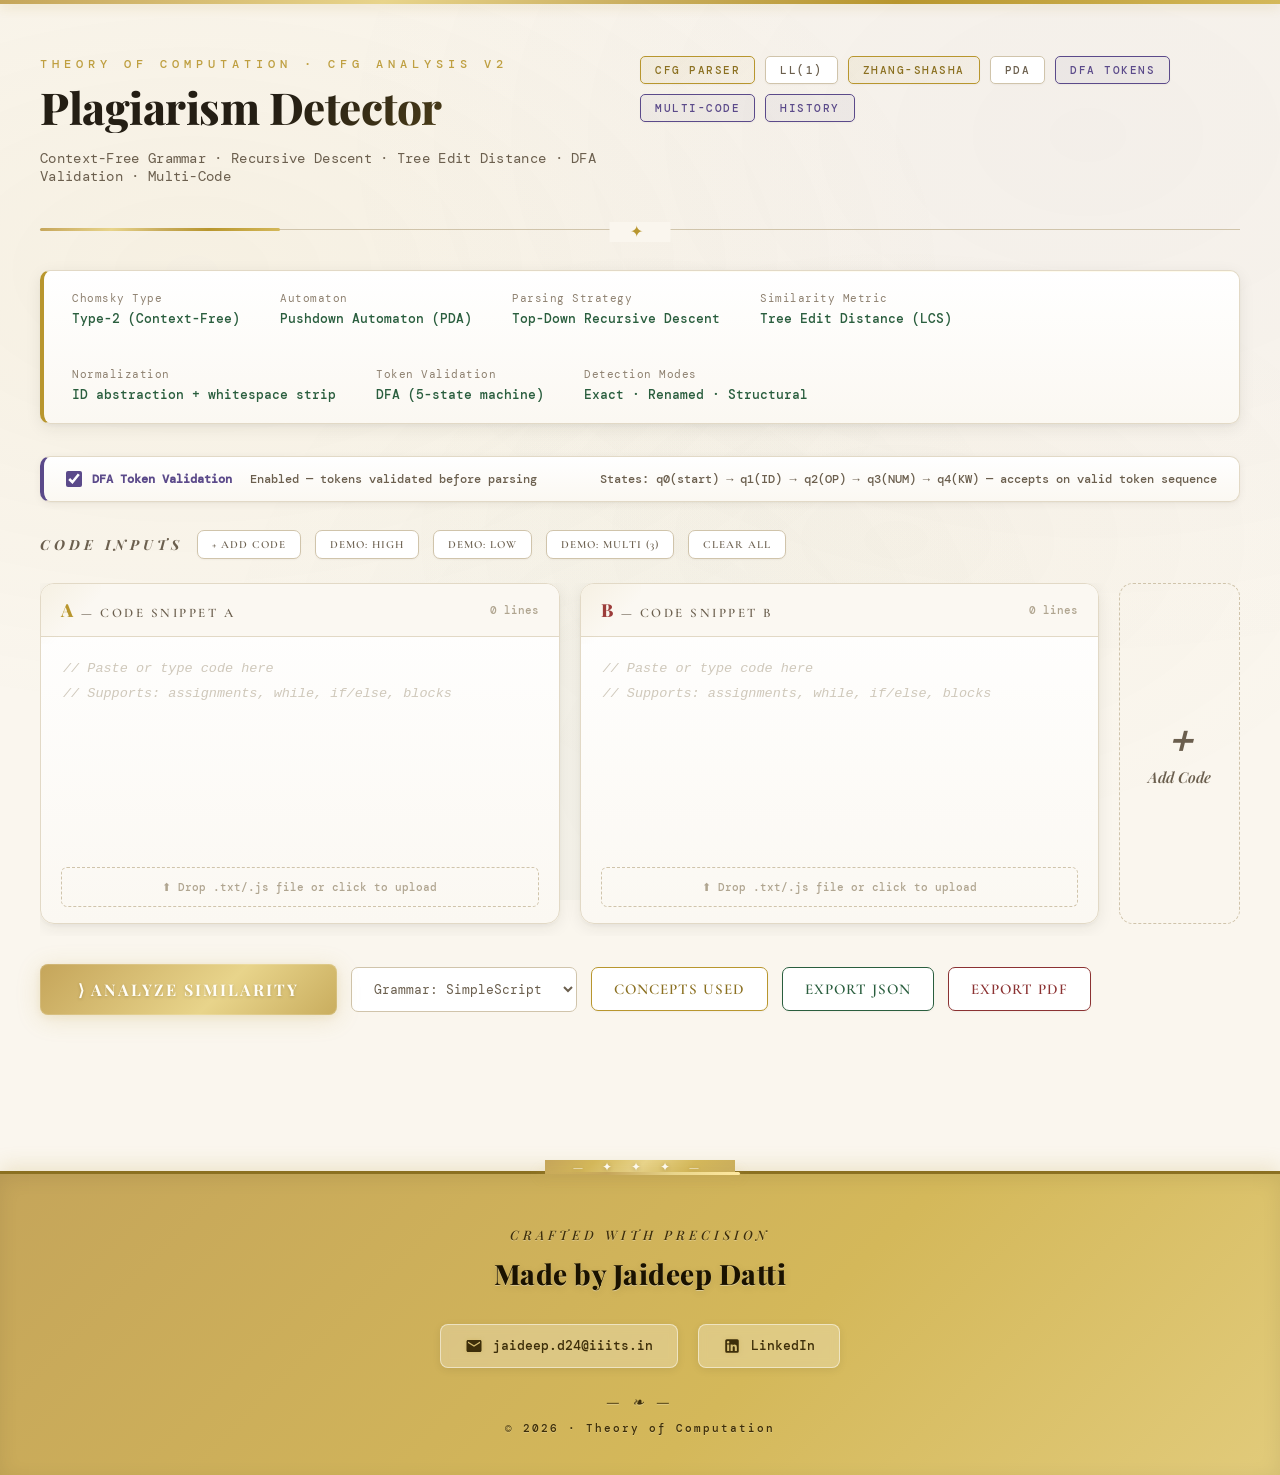
==== commit a02b35bb: "Add files via upload" ====
--- a/index.html
+++ b/index.html
@@ -1,1773 +1,284 @@
 <!DOCTYPE html>
 <html lang="en">
+
 <head>
-<meta charset="UTF-8">
-<meta name="viewport" content="width=device-width, initial-scale=1.0">
-<title>CFG Plagiarism Detector v2</title>
-<link href="https://fonts.googleapis.com/css2?family=JetBrains+Mono:wght@300;400;600;700&family=Syne:wght@400;600;700;800&display=swap" rel="stylesheet">
-<style>
-:root {
-  --bg: #0a0b0f;
-  --surface: #12141a;
-  --surface2: #1a1d26;
-  --surface3: #22263a;
-  --border: #2a2f45;
-  --accent: #00e5ff;
-  --accent2: #ff4081;
-  --accent3: #76ff03;
-  --accent4: #bb86fc;
-  --text: #e8eaf0;
-  --text-dim: #7a8099;
-  --match: #1a3a1a;
-  --match-border: #76ff03;
-  --diff: #3a1a1a;
-  --diff-border: #ff4081;
-  --neutral: #1a1e2e;
-  --neutral-border: #2a3055;
-  --font-code: 'JetBrains Mono', monospace;
-  --font-ui: 'Syne', sans-serif;
-}
-
-* { margin: 0; padding: 0; box-sizing: border-box; }
-
-body {
-  background: var(--bg);
-  color: var(--text);
-  font-family: var(--font-ui);
-  min-height: 100vh;
-  overflow-x: hidden;
-}
-
-body::before {
-  content: '';
-  position: fixed;
-  inset: 0;
-  background-image:
-    linear-gradient(rgba(0,229,255,0.03) 1px, transparent 1px),
-    linear-gradient(90deg, rgba(0,229,255,0.03) 1px, transparent 1px);
-  background-size: 40px 40px;
-  pointer-events: none;
-  z-index: 0;
-}
-
-.container { position: relative; z-index: 1; max-width: 1500px; margin: 0 auto; padding: 0 24px 80px; }
-
-/* HEADER */
-header {
-  padding: 40px 0 32px;
-  display: flex; align-items: flex-start; justify-content: space-between;
-  border-bottom: 1px solid var(--border);
-  margin-bottom: 32px;
-  position: relative;
-}
-header::after {
-  content: '';
-  position: absolute; bottom: -1px; left: 0;
-  width: 200px; height: 2px;
-  background: linear-gradient(90deg, var(--accent), transparent);
-}
-.logo-area { display: flex; flex-direction: column; gap: 6px; }
-.logo-label { font-size: 10px; letter-spacing: 4px; text-transform: uppercase; color: var(--accent); font-family: var(--font-code); font-weight: 600; }
-h1 { font-size: 32px; font-weight: 800; letter-spacing: -1px; background: linear-gradient(135deg, var(--text) 40%, var(--accent)); -webkit-background-clip: text; -webkit-text-fill-color: transparent; }
-.subtitle { font-size: 13px; color: var(--text-dim); font-family: var(--font-code); margin-top: 4px; }
-.badge-row { display: flex; gap: 8px; align-items: center; flex-wrap: wrap; }
-.badge { font-size: 10px; font-family: var(--font-code); letter-spacing: 1px; padding: 4px 10px; border-radius: 3px; border: 1px solid var(--border); color: var(--text-dim); text-transform: uppercase; }
-.badge.active { border-color: var(--accent); color: var(--accent); }
-.badge.v2 { border-color: var(--accent4); color: var(--accent4); }
-
-/* THEORY STRIP */
-.theory-strip {
-  background: var(--surface);
-  border: 1px solid var(--border);
-  border-left: 3px solid var(--accent);
-  border-radius: 4px;
-  padding: 14px 20px;
-  margin-bottom: 24px;
-  display: flex; gap: 32px; flex-wrap: wrap;
-  font-family: var(--font-code); font-size: 11px;
-}
-.theory-item { display: flex; flex-direction: column; gap: 3px; }
-.theory-item .label { color: var(--text-dim); }
-.theory-item .val { color: var(--accent3); }
-
-/* DFA VALIDATION BANNER */
-.dfa-banner {
-  background: var(--surface);
-  border: 1px solid var(--border);
-  border-left: 3px solid var(--accent4);
-  border-radius: 4px;
-  padding: 10px 16px;
-  margin-bottom: 20px;
-  display: flex; align-items: center; gap: 16px;
-  font-family: var(--font-code); font-size: 11px;
-}
-.dfa-toggle { display: flex; align-items: center; gap: 8px; cursor: pointer; }
-.dfa-toggle input[type=checkbox] { accent-color: var(--accent4); width: 14px; height: 14px; cursor: pointer; }
-.dfa-status { color: var(--text-dim); }
-.dfa-status.ok { color: var(--accent3); }
-.dfa-status.fail { color: var(--accent2); }
-
-/* MULTI-INPUT TOOLBAR */
-.multi-toolbar {
-  display: flex; align-items: center; gap: 12px;
-  margin-bottom: 16px; flex-wrap: wrap;
-}
-.multi-toolbar .section-label { font-size: 11px; letter-spacing: 2px; text-transform: uppercase; color: var(--text-dim); font-family: var(--font-code); }
-
-/* EDITOR PANELS CONTAINER */
-.editors-container { margin-bottom: 20px; }
-.editors-scroll { display: flex; gap: 16px; overflow-x: auto; padding-bottom: 8px; }
-.editors-scroll::-webkit-scrollbar { height: 4px; }
-.editors-scroll::-webkit-scrollbar-track { background: var(--surface); }
-.editors-scroll::-webkit-scrollbar-thumb { background: var(--border); border-radius: 99px; }
-
-.editor-panel {
-  background: var(--surface);
-  border: 1px solid var(--border);
-  border-radius: 6px; overflow: hidden;
-  display: flex; flex-direction: column;
-  min-width: 340px; flex: 1;
-  transition: border-color 0.2s;
-}
-.editor-panel:focus-within { border-color: var(--accent); }
-
-.panel-header {
-  background: var(--surface2);
-  padding: 10px 16px;
-  display: flex; align-items: center; justify-content: space-between;
-  border-bottom: 1px solid var(--border);
-  gap: 8px;
-}
-.panel-title { font-size: 11px; letter-spacing: 2px; text-transform: uppercase; color: var(--text-dim); font-weight: 600; white-space: nowrap; }
-.panel-title .panel-letter { font-size: 13px; font-weight: 800; }
-.panel-actions { display: flex; gap: 6px; align-items: center; }
-.line-count { font-family: var(--font-code); font-size: 10px; color: var(--text-dim); }
-
-.btn-icon {
-  background: transparent; border: 1px solid var(--border); color: var(--text-dim);
-  width: 26px; height: 26px; border-radius: 3px; font-size: 11px;
-  cursor: pointer; display: flex; align-items: center; justify-content: center;
-  transition: all 0.15s; padding: 0;
-}
-.btn-icon:hover { border-color: var(--accent2); color: var(--accent2); }
-.btn-icon.remove:hover { background: rgba(255,64,129,0.1); }
-
-textarea {
-  background: transparent; border: none; outline: none;
-  color: var(--text); font-family: var(--font-code);
-  font-size: 12px; line-height: 1.7;
-  resize: none; padding: 16px;
-  width: 100%; min-height: 220px;
-  tab-size: 2;
-  caret-color: var(--accent);
-}
-textarea::placeholder { color: var(--text-dim); opacity: 0.4; }
-
-/* FILE DROP ZONE */
-.drop-zone {
-  border: 1px dashed var(--border); border-radius: 3px;
-  margin: 0 16px 12px;
-  padding: 8px;
-  text-align: center;
-  font-family: var(--font-code); font-size: 10px; color: var(--text-dim);
-  cursor: pointer; transition: all 0.15s;
-}
-.drop-zone:hover, .drop-zone.dragover { border-color: var(--accent); color: var(--accent); background: rgba(0,229,255,0.04); }
-.drop-zone input[type=file] { display: none; }
-
-/* ADD PANEL BUTTON */
-.add-panel-btn {
-  min-width: 100px; flex-shrink: 0;
-  background: transparent;
-  border: 1px dashed var(--border);
-  border-radius: 6px;
-  display: flex; flex-direction: column; align-items: center; justify-content: center;
-  gap: 8px; cursor: pointer; color: var(--text-dim);
-  font-family: var(--font-code); font-size: 11px;
-  transition: all 0.2s; padding: 20px;
-  min-height: 260px;
-}
-.add-panel-btn:hover { border-color: var(--accent); color: var(--accent); background: rgba(0,229,255,0.03); }
-.add-panel-btn .plus { font-size: 28px; line-height: 1; }
-
-/* CONTROLS */
-.controls-bar {
-  display: flex; align-items: center; gap: 12px;
-  margin-bottom: 20px; flex-wrap: wrap;
-}
-
-.btn-primary {
-  background: var(--accent); color: #000;
-  border: none; padding: 12px 28px;
-  font-family: var(--font-ui); font-size: 13px; font-weight: 700;
-  letter-spacing: 1px; text-transform: uppercase;
-  cursor: pointer; border-radius: 4px;
-  transition: all 0.15s;
-  position: relative; overflow: hidden;
-}
-.btn-primary::after {
-  content: ''; position: absolute;
-  inset: 0; background: rgba(255,255,255,0.2);
-  transform: translateX(-100%); transition: transform 0.2s;
-}
-.btn-primary:hover::after { transform: translateX(0); }
-.btn-primary:hover { box-shadow: 0 0 20px rgba(0,229,255,0.4); }
-
-.btn-secondary {
-  background: transparent; color: var(--text-dim);
-  border: 1px solid var(--border);
-  padding: 11px 20px; font-family: var(--font-ui);
-  font-size: 12px; font-weight: 600; text-transform: uppercase; letter-spacing: 1px;
-  cursor: pointer; border-radius: 4px; transition: all 0.15s;
-}
-.btn-secondary:hover { border-color: var(--accent); color: var(--accent); }
-
-.btn-export {
-  background: transparent; color: var(--accent4);
-  border: 1px solid var(--accent4);
-  padding: 11px 20px; font-family: var(--font-ui);
-  font-size: 12px; font-weight: 600; text-transform: uppercase; letter-spacing: 1px;
-  cursor: pointer; border-radius: 4px; transition: all 0.15s;
-  margin-left: auto;
-}
-.btn-export:hover { background: rgba(187,134,252,0.1); }
-
-.select-lang {
-  background: var(--surface2); color: var(--text-dim);
-  border: 1px solid var(--border); padding: 10px 16px;
-  font-family: var(--font-code); font-size: 12px;
-  border-radius: 4px; outline: none; cursor: pointer;
-}
-.select-lang:focus { border-color: var(--accent); }
-
-/* MULTI-CODE COUNT PROMPT */
-.count-prompt {
-  background: var(--surface);
-  border: 1px solid var(--accent4);
-  border-radius: 6px; padding: 16px 20px;
-  display: none; margin-bottom: 20px;
-  animation: fadeIn 0.3s ease;
-  font-family: var(--font-code); font-size: 12px;
-  align-items: center; gap: 16px;
-  flex-wrap: wrap;
-}
-.count-prompt.visible { display: flex; }
-.count-prompt label { color: var(--accent4); }
-.count-prompt select { background: var(--surface2); color: var(--text); border: 1px solid var(--accent4); padding: 6px 12px; border-radius: 3px; font-family: var(--font-code); font-size: 12px; }
-
-/* SCORE PANEL (2-code) */
-.score-section { margin-bottom: 20px; display: none; }
-.score-section.visible { display: block; animation: fadeIn 0.3s ease; }
-
-@keyframes fadeIn { from { opacity: 0; transform: translateY(8px); } to { opacity: 1; transform: translateY(0); } }
-@keyframes slideIn { from { opacity: 0; transform: translateX(-10px); } to { opacity: 1; transform: translateX(0); } }
-@keyframes pulse { 0%,100%{opacity:1} 50%{opacity:0.6} }
-
-.score-card {
-  background: var(--surface);
-  border: 1px solid var(--border);
-  border-radius: 6px; padding: 24px;
-  display: grid; grid-template-columns: auto 1fr auto; gap: 24px; align-items: center;
-}
-
-.score-dial { position: relative; width: 100px; height: 100px; }
-.score-dial svg { width: 100%; height: 100%; transform: rotate(-90deg); }
-.score-dial .track { fill: none; stroke: var(--surface3); stroke-width: 8; }
-.score-dial .fill { fill: none; stroke-width: 8; stroke-linecap: round; transition: stroke-dashoffset 0.8s cubic-bezier(.4,0,.2,1); }
-.score-label { position: absolute; inset: 0; display: flex; flex-direction: column; align-items: center; justify-content: center; font-family: var(--font-code); }
-.score-pct { font-size: 22px; font-weight: 700; }
-.score-sub { font-size: 9px; color: var(--text-dim); text-transform: uppercase; letter-spacing: 1px; }
-
-.score-breakdown { display: grid; grid-template-columns: 1fr 1fr; gap: 12px; }
-.breakdown-item { background: var(--surface2); border-radius: 4px; padding: 12px 14px; }
-.breakdown-item .bi-label { font-size: 10px; color: var(--text-dim); text-transform: uppercase; letter-spacing: 1px; margin-bottom: 4px; }
-.breakdown-item .bi-val { font-family: var(--font-code); font-size: 16px; font-weight: 600; }
-.breakdown-item .bi-val.green { color: var(--accent3); }
-.breakdown-item .bi-val.red { color: var(--accent2); }
-.breakdown-item .bi-val.cyan { color: var(--accent); }
-.breakdown-item .bi-val.purple { color: var(--accent4); }
-
-.verdict { text-align: center; display: flex; flex-direction: column; gap: 6px; align-items: center; }
-.verdict-badge { padding: 6px 18px; border-radius: 3px; font-size: 12px; font-weight: 700; letter-spacing: 2px; text-transform: uppercase; }
-.verdict-badge.high { background: rgba(255,64,129,0.15); border: 1px solid var(--accent2); color: var(--accent2); }
-.verdict-badge.medium { background: rgba(255,193,7,0.1); border: 1px solid #ffc107; color: #ffc107; }
-.verdict-badge.low { background: rgba(118,255,3,0.1); border: 1px solid var(--accent3); color: var(--accent3); }
-.formula-text { font-family: var(--font-code); font-size: 10px; color: var(--text-dim); }
-
-.progress-bar-wrap { margin-top: 12px; }
-.progress-label { font-size: 10px; color: var(--text-dim); font-family: var(--font-code); margin-bottom: 4px; display: flex; justify-content: space-between; }
-.progress-track { background: var(--surface3); border-radius: 99px; height: 5px; overflow: hidden; }
-.progress-fill { height: 100%; border-radius: 99px; transition: width 0.8s cubic-bezier(.4,0,.2,1); }
-
-/* MATCH EXPLANATION */
-.match-explanation {
-  background: var(--surface2);
-  border: 1px solid var(--border);
-  border-radius: 4px; padding: 12px 16px;
-  margin-top: 12px;
-  font-family: var(--font-code); font-size: 11px; color: var(--text-dim);
-  line-height: 1.8;
-}
-.match-explanation .why-item { display: flex; gap: 8px; margin-bottom: 4px; }
-.match-explanation .why-icon { flex-shrink: 0; }
-.why-exact { color: var(--accent2); }
-.why-renamed { color: #ffc107; }
-.why-structural { color: var(--accent3); }
-
-/* MATRIX TABLE */
-.matrix-section { margin-bottom: 20px; display: none; }
-.matrix-section.visible { display: block; animation: fadeIn 0.3s ease; }
-.matrix-header { font-size: 11px; letter-spacing: 2px; text-transform: uppercase; color: var(--text-dim); font-family: var(--font-code); margin-bottom: 12px; }
-.matrix-table { width: 100%; border-collapse: collapse; font-family: var(--font-code); font-size: 12px; }
-.matrix-table th, .matrix-table td { padding: 10px 14px; border: 1px solid var(--border); text-align: center; }
-.matrix-table th { background: var(--surface2); color: var(--text-dim); font-weight: 600; }
-.matrix-table td { background: var(--surface); cursor: pointer; transition: background 0.15s; }
-.matrix-table td:hover { background: var(--surface3); }
-.matrix-table td.self { background: var(--surface2); color: var(--text-dim); }
-.matrix-table td.high-sim { background: rgba(255,64,129,0.15); color: var(--accent2); font-weight: 700; }
-.matrix-table td.med-sim { background: rgba(255,193,7,0.1); color: #ffc107; font-weight: 600; }
-.matrix-table td.low-sim { background: rgba(118,255,3,0.08); color: var(--accent3); }
-.matrix-pair-detail { margin-top: 16px; padding: 12px 16px; background: var(--surface2); border-radius: 4px; border-left: 3px solid var(--accent); font-family: var(--font-code); font-size: 11px; display: none; }
-.matrix-pair-detail.visible { display: block; animation: slideIn 0.2s ease; }
-
-/* TABS */
-.tabs { display: flex; gap: 0; border-bottom: 1px solid var(--border); margin-bottom: 0; overflow-x: auto; }
-.tab {
-  padding: 10px 20px; font-size: 11px; font-weight: 600; letter-spacing: 1px;
-  text-transform: uppercase; cursor: pointer; color: var(--text-dim);
-  border-bottom: 2px solid transparent; transition: all 0.15s; margin-bottom: -1px;
-  font-family: var(--font-ui); white-space: nowrap;
-}
-.tab.active { color: var(--accent); border-bottom-color: var(--accent); }
-.tab:hover:not(.active) { color: var(--text); }
-.tab-content { display: none; }
-.tab-content.active { display: block; }
-
-.results-panel {
-  background: var(--surface);
-  border: 1px solid var(--border);
-  border-radius: 6px; overflow: hidden;
-  display: none;
-}
-.results-panel.visible { display: block; animation: fadeIn 0.3s ease; }
-.tab-body { padding: 20px; }
-
-/* AST DIFF */
-.ast-diff { display: grid; grid-template-columns: 1fr 1fr; gap: 16px; }
-.ast-col {}
-.ast-col-header { font-size: 10px; letter-spacing: 2px; text-transform: uppercase; color: var(--text-dim); margin-bottom: 10px; font-weight: 600; }
-.ast-tree { font-family: var(--font-code); font-size: 11px; line-height: 1.8; max-height: 400px; overflow-y: auto; }
-.ast-node { padding: 2px 8px; border-radius: 3px; margin: 1px 0; white-space: nowrap; overflow: hidden; text-overflow: ellipsis; cursor: pointer; transition: opacity 0.15s; }
-.ast-node:hover { opacity: 0.8; }
-.ast-node.match { background: var(--match); border-left: 2px solid var(--match-border); color: #a5d6a7; }
-.ast-node.diff { background: var(--diff); border-left: 2px solid var(--diff-border); color: #ef9a9a; }
-.ast-node.neutral { background: var(--neutral); border-left: 2px solid var(--neutral-border); color: var(--text-dim); }
-.ast-node.highlighted { outline: 1px solid var(--accent); }
-
-/* INTERACTIVE SVG TREE */
-#tree-svg { width: 100%; overflow: auto; min-height: 300px; }
-#tree-svg svg { min-width: 600px; }
-.tree-controls { display: flex; gap: 8px; margin-bottom: 12px; align-items: center; }
-.tree-controls button { padding: 5px 12px; background: var(--surface2); border: 1px solid var(--border); color: var(--text-dim); border-radius: 3px; cursor: pointer; font-family: var(--font-code); font-size: 11px; transition: all 0.15s; }
-.tree-controls button:hover { border-color: var(--accent); color: var(--accent); }
-.tree-controls .zoom-label { font-family: var(--font-code); font-size: 11px; color: var(--text-dim); }
-.tree-node-clickable { cursor: pointer; transition: opacity 0.2s; }
-.tree-node-clickable:hover { opacity: 0.75; }
-
-/* TOKEN STREAM */
-.token-stream { display: flex; flex-wrap: wrap; gap: 6px; }
-.token { font-family: var(--font-code); font-size: 11px; padding: 3px 8px; border-radius: 3px; border: 1px solid transparent; }
-.token.KW  { background: rgba(0,229,255,0.1); border-color: rgba(0,229,255,0.3); color: var(--accent); }
-.token.ID  { background: rgba(118,255,3,0.08); border-color: rgba(118,255,3,0.2); color: var(--accent3); }
-.token.NUM { background: rgba(255,193,7,0.1); border-color: rgba(255,193,7,0.25); color: #ffc107; }
-.token.OP  { background: rgba(255,64,129,0.08); border-color: rgba(255,64,129,0.2); color: var(--accent2); }
-.token.DELIM { background: rgba(255,255,255,0.04); border-color: rgba(255,255,255,0.1); color: var(--text-dim); }
-.token.NORM { background: rgba(187,134,252,0.1); border-color: rgba(187,134,252,0.3); color: #bb86fc; }
-.token-section { margin-bottom: 18px; }
-.token-section-label { font-size: 10px; color: var(--text-dim); text-transform: uppercase; letter-spacing: 1.5px; margin-bottom: 8px; font-family: var(--font-code); }
-
-/* DFA VALIDATION DISPLAY */
-.dfa-states { display: flex; flex-wrap: wrap; gap: 6px; margin-top: 12px; }
-.dfa-state { font-family: var(--font-code); font-size: 10px; padding: 3px 8px; border-radius: 12px; border: 1px solid var(--border); color: var(--text-dim); }
-.dfa-state.current { border-color: var(--accent4); color: var(--accent4); background: rgba(187,134,252,0.1); }
-.dfa-state.accept { border-color: var(--accent3); color: var(--accent3); background: rgba(118,255,3,0.1); }
-.dfa-state.reject { border-color: var(--accent2); color: var(--accent2); background: rgba(255,64,129,0.1); }
-.dfa-transition-table { width: 100%; border-collapse: collapse; font-family: var(--font-code); font-size: 11px; margin-top: 12px; }
-.dfa-transition-table th, .dfa-transition-table td { padding: 6px 10px; border: 1px solid var(--border); text-align: center; }
-.dfa-transition-table th { background: var(--surface2); color: var(--text-dim); }
-.dfa-transition-table td.active-cell { background: rgba(187,134,252,0.1); color: var(--accent4); }
-
-/* GRAMMAR RULES */
-.grammar-list { display: flex; flex-direction: column; gap: 6px; }
-.grammar-rule {
-  background: var(--surface2); border-radius: 4px;
-  padding: 10px 16px;
-  font-family: var(--font-code); font-size: 12px;
-  border-left: 2px solid var(--border);
-  display: flex; align-items: baseline; gap: 12px;
-  transition: border-color 0.2s;
-}
-.grammar-rule:hover { border-left-color: var(--accent); }
-.grammar-rule .lhs { color: var(--accent); min-width: 90px; }
-.grammar-rule .arrow { color: var(--text-dim); }
-.grammar-rule .rhs { color: var(--text); flex: 1; }
-.grammar-rule .rhs .kw { color: #ffc107; }
-.grammar-rule .rhs .meta { color: var(--accent2); }
-.grammar-ambiguity-note { background: rgba(255,193,7,0.08); border: 1px solid rgba(255,193,7,0.3); border-radius: 4px; padding: 10px 14px; margin-top: 12px; font-family: var(--font-code); font-size: 11px; color: #ffc107; }
-
-/* PARSE TRACE */
-.parse-trace { display: flex; flex-direction: column; gap: 4px; max-height: 400px; overflow-y: auto; }
-.trace-step {
-  font-family: var(--font-code); font-size: 11px;
-  padding: 5px 12px; border-radius: 3px;
-  display: flex; gap: 12px; align-items: baseline;
-  background: var(--surface2);
-  animation: slideIn 0.15s ease backwards;
-}
-.trace-step .step-num { color: var(--text-dim); min-width: 28px; }
-.trace-step .step-rule { color: var(--accent3); }
-.trace-step .step-token { color: var(--accent2); }
-.trace-step .step-action { color: var(--text-dim); flex: 1; }
-
-/* HISTORY */
-.history-section { margin-bottom: 24px; display: none; }
-.history-section.has-items { display: block; }
-.history-header { font-size: 11px; letter-spacing: 2px; text-transform: uppercase; color: var(--text-dim); font-family: var(--font-code); margin-bottom: 10px; display: flex; align-items: center; justify-content: space-between; }
-.history-list { display: flex; flex-direction: column; gap: 6px; }
-.history-item {
-  background: var(--surface); border: 1px solid var(--border);
-  border-radius: 4px; padding: 10px 14px;
-  display: flex; align-items: center; gap: 12px;
-  cursor: pointer; transition: border-color 0.15s;
-  font-family: var(--font-code); font-size: 11px;
-}
-.history-item:hover { border-color: var(--accent); }
-.history-item .h-time { color: var(--text-dim); min-width: 80px; }
-.history-item .h-codes { color: var(--text); flex: 1; }
-.history-item .h-score { font-weight: 700; }
-.history-item .h-score.high { color: var(--accent2); }
-.history-item .h-score.med { color: #ffc107; }
-.history-item .h-score.low { color: var(--accent3); }
-
-/* THRESHOLD INDICATOR */
-.threshold-bar {
-  background: var(--surface2); border: 1px solid var(--border); border-radius: 4px;
-  padding: 10px 14px; margin-top: 10px;
-  font-family: var(--font-code); font-size: 10px;
-}
-.threshold-track { position: relative; height: 8px; background: linear-gradient(90deg, #76ff03 0% 40%, #ffc107 40% 70%, #ff4081 70% 100%); border-radius: 99px; margin: 8px 0; }
-.threshold-cursor { position: absolute; top: -3px; width: 14px; height: 14px; border-radius: 50%; border: 2px solid #fff; background: var(--bg); transform: translateX(-50%); transition: left 0.8s cubic-bezier(.4,0,.2,1); }
-.threshold-labels { display: flex; justify-content: space-between; color: var(--text-dim); }
-
-/* LOADING */
-.loading-bar { height: 2px; background: var(--surface3); border-radius: 99px; overflow: hidden; margin-bottom: 20px; display: none; }
-.loading-bar.active { display: block; }
-.loading-bar-fill { height: 100%; width: 0%; background: linear-gradient(90deg, var(--accent), var(--accent2)); border-radius: 99px; transition: width 0.3s; animation: loadPulse 1s ease-in-out infinite; }
-@keyframes loadPulse { 0%,100%{opacity:1} 50%{opacity:0.5} }
-
-/* ERROR */
-.error-msg { background: rgba(255,64,129,0.1); border: 1px solid rgba(255,64,129,0.3); border-radius: 4px; padding: 10px 16px; font-family: var(--font-code); font-size: 11px; color: var(--accent2); margin-bottom: 16px; display: none; }
-.error-msg.visible { display: block; }
-
-/* SCROLLBAR */
-::-webkit-scrollbar { width: 5px; height: 5px; }
-::-webkit-scrollbar-track { background: var(--surface); }
-::-webkit-scrollbar-thumb { background: var(--border); border-radius: 99px; }
-::-webkit-scrollbar-thumb:hover { background: var(--accent); }
-
-/* TOOLTIP */
-.tooltip-wrap { position: relative; display: inline-block; }
-.tooltip-wrap .tooltip {
-  visibility: hidden; opacity: 0;
-  background: var(--surface3); border: 1px solid var(--border);
-  color: var(--text); font-family: var(--font-code); font-size: 10px;
-  padding: 4px 8px; border-radius: 3px;
-  position: absolute; bottom: 120%; left: 50%; transform: translateX(-50%);
-  white-space: nowrap; transition: opacity 0.2s; z-index: 100;
-}
-.tooltip-wrap:hover .tooltip { visibility: visible; opacity: 1; }
-
-/* PANEL COLORS */
-.editor-panel[data-idx="0"]:focus-within { border-color: var(--accent); }
-.editor-panel[data-idx="1"]:focus-within { border-color: var(--accent2); }
-.editor-panel[data-idx="2"]:focus-within { border-color: var(--accent3); }
-.editor-panel[data-idx="3"]:focus-within { border-color: var(--accent4); }
-.editor-panel[data-idx="4"]:focus-within { border-color: #ffc107; }
-
-.letter-colors { --c0: var(--accent); --c1: var(--accent2); --c2: var(--accent3); --c3: var(--accent4); --c4: #ffc107; }
-
-@media (max-width: 768px) {
-  .ast-diff { grid-template-columns: 1fr; }
-  .score-card { grid-template-columns: 1fr; }
-  h1 { font-size: 22px; }
-}
-</style>
+  <meta charset="UTF-8">
+  <meta name="viewport" content="width=device-width, initial-scale=1.0">
+  <title>Plagiarism Detector Using CFG</title>
+  <meta name="description"
+    content="Context-Free Grammar based code plagiarism detector with AST analysis, DFA validation, and tree edit distance comparison. Built with elegance.">
+  <link rel="stylesheet" href="cfg_plagiarism_detector.css">
 </head>
+
 <body class="letter-colors">
-<div class="container">
-
-<!-- HEADER -->
-<header>
-  <div class="logo-area">
-    <div class="logo-label">Theory of Computation · CFG Analysis v2</div>
-    <h1>Plagiarism Detector</h1>
-    <div class="subtitle">Context-Free Grammar · Recursive Descent · Tree Edit Distance · DFA Validation · Multi-Code</div>
-  </div>
-  <div class="badge-row">
-    <div class="badge active">CFG Parser</div>
-    <div class="badge">LL(1)</div>
-    <div class="badge active">Zhang-Shasha</div>
-    <div class="badge">PDA</div>
-    <div class="badge v2">DFA Tokens</div>
-    <div class="badge v2">Multi-Code</div>
-    <div class="badge v2">History</div>
-  </div>
-</header>
-
-<!-- THEORY STRIP -->
-<div class="theory-strip">
-  <div class="theory-item"><span class="label">Chomsky Type</span><span class="val">Type-2 (Context-Free)</span></div>
-  <div class="theory-item"><span class="label">Automaton</span><span class="val">Pushdown Automaton (PDA)</span></div>
-  <div class="theory-item"><span class="label">Parsing Strategy</span><span class="val">Top-Down Recursive Descent</span></div>
-  <div class="theory-item"><span class="label">Similarity Metric</span><span class="val">Tree Edit Distance (LCS)</span></div>
-  <div class="theory-item"><span class="label">Normalization</span><span class="val">ID abstraction + whitespace strip</span></div>
-  <div class="theory-item"><span class="label">Token Validation</span><span class="val">DFA (5-state machine)</span></div>
-  <div class="theory-item"><span class="label">Detection Modes</span><span class="val">Exact · Renamed · Structural</span></div>
-</div>
-
-<!-- DFA BANNER -->
-<div class="dfa-banner">
-  <label class="dfa-toggle">
-    <input type="checkbox" id="dfaToggle" checked>
-    <span style="color:var(--accent4);font-weight:700;">DFA Token Validation</span>
-  </label>
-  <span class="dfa-status" id="dfaStatus">Enabled — tokens validated before parsing</span>
-  <span style="margin-left:auto;color:var(--text-dim);">States: q0(start) → q1(ID) → q2(OP) → q3(NUM) → q4(KW) — accepts on valid token sequence</span>
-</div>
-
-<!-- HISTORY -->
-<div class="history-section" id="historySection">
-  <div class="history-header">
-    <span>⏱ Comparison History</span>
-    <button class="btn-icon" onclick="clearHistory()" title="Clear history" style="width:auto;padding:3px 10px;">Clear</button>
-  </div>
-  <div class="history-list" id="historyList"></div>
-</div>
-
-<!-- LOADING / ERROR -->
-<div class="loading-bar" id="loadingBar"><div class="loading-bar-fill" id="loadingFill"></div></div>
-<div class="error-msg" id="errorMsg"></div>
-
-<!-- MULTI-TOOLBAR -->
-<div class="multi-toolbar">
-  <span class="section-label">Code Inputs</span>
-  <button class="btn-secondary" style="padding:7px 14px;font-size:11px;" onclick="addPanel()">+ Add Code</button>
-  <button class="btn-secondary" style="padding:7px 14px;font-size:11px;" onclick="loadDemo('high')">Demo: High</button>
-  <button class="btn-secondary" style="padding:7px 14px;font-size:11px;" onclick="loadDemo('low')">Demo: Low</button>
-  <button class="btn-secondary" style="padding:7px 14px;font-size:11px;" onclick="loadDemo('multi')">Demo: Multi (3)</button>
-  <button class="btn-secondary" style="padding:7px 14px;font-size:11px;" onclick="clearAll()">Clear All</button>
-</div>
-
-<!-- EDITORS -->
-<div class="editors-container">
-  <div class="editors-scroll" id="editorsScroll">
-    <!-- Panels injected by JS -->
-    <button class="add-panel-btn" id="addPanelBtn" onclick="addPanel()">
-      <span class="plus">＋</span>
-      <span>Add Code</span>
-    </button>
-  </div>
-</div>
-
-<!-- MULTI-CODE COUNT PROMPT -->
-<div class="count-prompt" id="countPrompt">
-  <span class="label">⚠ Multiple codes detected. Select comparison scope:</span>
-  <select id="compareScope">
-    <option value="all">All pairwise comparisons</option>
-    <option value="first">Compare all against Code A</option>
-  </select>
-</div>
-
-<!-- CONTROLS -->
-<div class="controls-bar">
-  <button class="btn-primary" onclick="runAnalysis()">⟩ Analyze Similarity</button>
-  <select class="select-lang" id="langSelect">
-    <option value="simple">Grammar: SimpleScript</option>
-  </select>
-  <div class="tooltip-wrap">
-    <button class="btn-secondary" onclick="exportJSON()" style="border-color:var(--accent3);color:var(--accent3);">Export JSON</button>
-    <span class="tooltip">Export results as JSON</span>
-  </div>
-  <div class="tooltip-wrap">
-    <button class="btn-secondary" onclick="exportPDF()" style="border-color:var(--accent2);color:var(--accent2);">Export PDF</button>
-    <span class="tooltip">Print/Save as PDF</span>
-  </div>
-</div>
-
-<!-- SIMILARITY MATRIX (multi-code) -->
-<div class="matrix-section" id="matrixSection">
-  <div class="matrix-header">Pairwise Similarity Matrix</div>
-  <div id="matrixTable"></div>
-  <div class="matrix-pair-detail" id="matrixPairDetail"></div>
-</div>
-
-<!-- SCORE (2-code) -->
-<div class="score-section" id="scoreSection">
-  <div class="score-card" id="scoreCard">
-    <div class="score-dial">
-      <svg viewBox="0 0 100 100">
-        <circle class="track" cx="50" cy="50" r="40"/>
-        <circle class="fill" id="dialFill" cx="50" cy="50" r="40" stroke-dasharray="251.2" stroke-dashoffset="251.2"/>
-      </svg>
-      <div class="score-label">
-        <div class="score-pct" id="scorePct">0%</div>
-        <div class="score-sub">similar</div>
-      </div>
-    </div>
-    <div>
-      <div class="score-breakdown">
-        <div class="breakdown-item"><div class="bi-label">Common Nodes</div><div class="bi-val green" id="statCommon">—</div></div>
-        <div class="breakdown-item"><div class="bi-label">Edit Distance</div><div class="bi-val red" id="statEdit">—</div></div>
-        <div class="breakdown-item"><div class="bi-label">Tree A Size</div><div class="bi-val cyan" id="statA">—</div></div>
-        <div class="breakdown-item"><div class="bi-label">Tree B Size</div><div class="bi-val cyan" id="statB">—</div></div>
-        <div class="breakdown-item"><div class="bi-label">Tokens A</div><div class="bi-val cyan" id="statTokA">—</div></div>
-        <div class="breakdown-item"><div class="bi-label">Tokens B</div><div class="bi-val cyan" id="statTokB">—</div></div>
-      </div>
-      <div class="threshold-bar">
-        <span style="color:var(--text-dim);">Plagiarism Threshold Indicator</span>
-        <div class="threshold-track"><div class="threshold-cursor" id="thresholdCursor" style="left:0%"></div></div>
-        <div class="threshold-labels"><span style="color:var(--accent3);">LOW</span><span style="color:#ffc107;">MEDIUM</span><span style="color:var(--accent2);">HIGH</span></div>
-      </div>
-    </div>
-    <div class="verdict">
-      <div class="verdict-badge" id="verdictBadge">—</div>
-      <div style="margin-top:10px;">
-        <div class="progress-bar-wrap">
-          <div class="progress-label"><span>Similarity</span><span id="progLabel">0%</span></div>
-          <div class="progress-track" style="width:160px;">
-            <div class="progress-fill" id="progFill" style="width:0%;"></div>
-          </div>
-        </div>
-      </div>
-      <div class="formula-text" style="margin-top:12px;" id="formulaText">score = 1 − edit_dist / max(|A|,|B|)</div>
-      <div class="match-explanation" id="matchExplanation" style="display:none;text-align:left;max-width:240px;"></div>
-    </div>
-  </div>
-</div>
-
-<!-- RESULTS TABS -->
-<div class="results-panel" id="resultsPanel">
-  <div class="tabs">
-    <div class="tab active" onclick="switchTab('ast')">AST Diff</div>
-    <div class="tab" onclick="switchTab('tokens')">Token Stream</div>
-    <div class="tab" onclick="switchTab('grammar')">CFG Rules</div>
-    <div class="tab" onclick="switchTab('trace')">Parse Trace</div>
-    <div class="tab" onclick="switchTab('tree')">Parse Tree</div>
-    <div class="tab" onclick="switchTab('dfa')">DFA Validation</div>
-    <div class="tab" onclick="switchTab('ambiguity')">Ambiguity</div>
-  </div>
-  <div class="tab-body">
-    <div class="tab-content active" id="tab-ast">
-      <div class="ast-diff" id="astDiff"></div>
-    </div>
-    <div class="tab-content" id="tab-tokens">
-      <div id="tokenDisplay"></div>
-    </div>
-    <div class="tab-content" id="tab-grammar">
-      <div class="grammar-list" id="grammarDisplay"></div>
-    </div>
-    <div class="tab-content" id="tab-trace">
-      <div class="parse-trace" id="traceDisplay"></div>
-    </div>
-    <div class="tab-content" id="tab-tree">
-      <div class="tree-controls">
-        <button onclick="zoomTree(-0.2)">− Zoom Out</button>
-        <span class="zoom-label" id="zoomLabel">100%</span>
-        <button onclick="zoomTree(0.2)">+ Zoom In</button>
-        <button onclick="resetZoom()">Reset</button>
-        <span style="margin-left:12px;font-family:var(--font-code);font-size:10px;color:var(--text-dim);">Click nodes to highlight. Green = shared. Red = unique.</span>
-      </div>
-      <div id="tree-svg"></div>
-    </div>
-    <div class="tab-content" id="tab-dfa">
-      <div id="dfaDisplay"></div>
-    </div>
-    <div class="tab-content" id="tab-ambiguity">
-      <div id="ambiguityDisplay"></div>
-    </div>
-  </div>
-</div>
-
-</div><!-- end container -->
-
-<script>
-// =========================================================
-// ORIGINAL ENGINE — PRESERVED
-// =========================================================
-
-// 1. TOKENIZER
-const KEYWORDS = new Set(['if','else','while','for','return','int','float','var','let','const','true','false','null']);
-
-function tokenize(src) {
-  const tokens = [];
-  let i = 0;
-  src = src.replace(/\/\/[^\n]*/g, ' ').replace(/\/\*[\s\S]*?\*\//g, ' ');
-  while (i < src.length) {
-    if (/\s/.test(src[i])) { i++; continue; }
-    if (/[0-9]/.test(src[i])) {
-      let num = '';
-      while (i < src.length && /[0-9.]/.test(src[i])) num += src[i++];
-      tokens.push({ type:'NUM', val:num }); continue;
-    }
-    if (/[a-zA-Z_]/.test(src[i])) {
-      let id = '';
-      while (i < src.length && /[a-zA-Z0-9_]/.test(src[i])) id += src[i++];
-      tokens.push({ type: KEYWORDS.has(id) ? 'KW' : 'ID', val:id }); continue;
-    }
-    const two = src.slice(i, i+2);
-    if (['==','!=','<=','>=','&&','||','++','--'].includes(two)) { tokens.push({ type:'OP', val:two }); i+=2; continue; }
-    if ('+-*/%=<>!'.includes(src[i])) { tokens.push({ type:'OP', val:src[i++] }); continue; }
-    if (';,'.includes(src[i])) { tokens.push({ type:'DELIM', val:src[i++] }); continue; }
-    if ('(){}'.includes(src[i])) { tokens.push({ type:'DELIM', val:src[i++] }); continue; }
-    i++;
-  }
-  return tokens;
-}
-
-function normalize(tokens) {
-  return tokens.map(t => {
-    if (t.type === 'ID')  return { type:'NORM', val:'ID' };
-    if (t.type === 'NUM') return { type:'NORM', val:'NUM' };
-    return t;
-  });
-}
-
-// 2. CFG GRAMMAR DEFINITION
-const CFG_RULES = [
-  { lhs:'program',   rhs:'stmt*' },
-  { lhs:'stmt',      rhs:'assign | ifStmt | whileStmt | block' },
-  { lhs:'assign',    rhs:'<id> = expr ;' },
-  { lhs:'ifStmt',    rhs:'<if> ( expr ) stmt [ <else> stmt ]' },
-  { lhs:'whileStmt', rhs:'<while> ( expr ) stmt' },
-  { lhs:'block',     rhs:'{ stmt* }' },
-  { lhs:'expr',      rhs:'term ( op term )*' },
-  { lhs:'term',      rhs:'<id> | <num> | ( expr )' },
-  { lhs:'op',        rhs:'+ | - | * | / | < | > | == | != | <= | >=' },
-];
-
-// 3. RECURSIVE DESCENT PARSER → AST
-class Parser {
-  constructor(tokens) {
-    this.tokens = tokens;
-    this.pos = 0;
-    this.trace = [];
-  }
-  peek() { return this.tokens[this.pos] || { type:'EOF', val:'' }; }
-  consume() { return this.tokens[this.pos++] || { type:'EOF', val:'' }; }
-  expect(type, val) {
-    const t = this.peek();
-    if (val ? (t.val === val) : (t.type === type)) return this.consume();
-    return null;
-  }
-  log(rule, tok) { this.trace.push({ rule, token: tok ? tok.val : '—', action:`Matched ${rule}` }); }
-
-  parseProgram() {
-    const node = { type:'program', children:[] };
-    while (this.peek().type !== 'EOF') {
-      const s = this.parseStmt();
-      if (s) node.children.push(s);
-      else { this.consume(); }
-    }
-    this.log('program', null);
-    return node;
-  }
-  parseStmt() {
-    const t = this.peek();
-    if (t.type === 'KW' && t.val === 'if')    return this.parseIf();
-    if (t.type === 'KW' && t.val === 'while') return this.parseWhile();
-    if (t.val === '{') return this.parseBlock();
-    if (t.type === 'ID') return this.parseAssign();
-    return null;
-  }
-  parseAssign() {
-    const id = this.consume();
-    const eq = this.expect('OP', '=');
-    if (!eq) return { type:'assign', children:[], label:`ID=?` };
-    const expr = this.parseExpr();
-    this.expect('DELIM', ';');
-    this.log('assign', id);
-    return { type:'assign', children:[{ type:'id', val:'ID', children:[], label:'ID' }, expr], label:'assign' };
-  }
-  parseIf() {
-    this.consume();
-    this.expect('DELIM','(');
-    const cond = this.parseExpr();
-    this.expect('DELIM',')');
-    const then = this.parseStmtOrBlock();
-    const node = { type:'ifStmt', children:[cond, then], label:'if' };
-    if (this.peek().val === 'else') {
-      this.consume();
-      node.children.push(this.parseStmtOrBlock());
-      node.label = 'if-else';
-    }
-    this.log('ifStmt', null);
-    return node;
-  }
-  parseWhile() {
-    this.consume();
-    this.expect('DELIM','(');
-    const cond = this.parseExpr();
-    this.expect('DELIM',')');
-    const body = this.parseStmtOrBlock();
-    this.log('whileStmt', null);
-    return { type:'whileStmt', children:[cond, body], label:'while' };
-  }
-  parseBlock() {
-    this.expect('DELIM','{');
-    const node = { type:'block', children:[], label:'block' };
-    while (this.peek().type !== 'EOF' && this.peek().val !== '}') {
-      const s = this.parseStmt();
-      if (s) node.children.push(s);
-      else this.consume();
-    }
-    this.expect('DELIM','}');
-    this.log('block', null);
-    return node;
-  }
-  parseStmtOrBlock() {
-    if (this.peek().val === '{') return this.parseBlock();
-    return this.parseStmt() || { type:'empty', children:[], label:'ε' };
-  }
-  parseExpr() {
-    const left = this.parseTerm();
-    const ops = ['+','-','*','/','<','>','==','!=','<=','>=','&&','||'];
-    if (ops.includes(this.peek().val)) {
-      const op = this.consume();
-      const right = this.parseTerm();
-      this.log('expr', op);
-      return { type:'expr', children:[left, { type:'op', val:'OP', children:[], label:op.val }, right], label:'expr' };
-    }
-    return left;
-  }
-  parseTerm() {
-    const t = this.peek();
-    if (t.type === 'ID')  { this.consume(); this.log('term(ID)', t); return { type:'term', val:'ID', children:[], label:'ID' }; }
-    if (t.type === 'NUM') { this.consume(); this.log('term(NUM)', t); return { type:'term', val:'NUM', children:[], label:'NUM' }; }
-    if (t.val === '(') {
-      this.consume();
-      const e = this.parseExpr();
-      this.expect('DELIM',')');
-      return e;
-    }
-    this.consume();
-    return { type:'term', val:'?', children:[], label:'?' };
-  }
-}
-
-// 4. TREE SERIALIZATION & EDIT DISTANCE
-function treeToString(node) {
-  if (!node) return '';
-  const label = node.label || node.type;
-  if (!node.children || node.children.length === 0) return label;
-  return `${label}(${node.children.map(treeToString).join(',')})`;
-}
-function flattenTree(node, arr = []) {
-  if (!node) return arr;
-  arr.push(node.label || node.type);
-  (node.children || []).forEach(c => flattenTree(c, arr));
-  return arr;
-}
-function treeSize(node) {
-  if (!node) return 0;
-  return 1 + (node.children || []).reduce((s, c) => s + treeSize(c), 0);
-}
-function lcs(a, b) {
-  const m = a.length, n = b.length;
-  const dp = Array.from({length:m+1}, () => new Array(n+1).fill(0));
-  for (let i=1;i<=m;i++) for (let j=1;j<=n;j++) {
-    if (a[i-1]===b[j-1]) dp[i][j]=dp[i-1][j-1]+1;
-    else dp[i][j]=Math.max(dp[i-1][j],dp[i][j-1]);
-  }
-  return dp[m][n];
-}
-function computeSimilarity(treeA, treeB) {
-  const fa = flattenTree(treeA);
-  const fb = flattenTree(treeB);
-  const common = lcs(fa, fb);
-  const editDist = fa.length + fb.length - 2 * common;
-  const maxSize = Math.max(fa.length, fb.length, 1);
-  const score = Math.max(0, 1 - editDist / maxSize);
-  return { score, common, editDist, sizeA: fa.length, sizeB: fb.length, fa, fb };
-}
-
-// 5. AST DIFF VIEW
-function buildAstLines(node, depth = 0, lines = []) {
-  if (!node) return lines;
-  const label = node.label || node.type;
-  const indent = '  '.repeat(depth);
-  lines.push({ label: indent + label, depth, node });
-  (node.children || []).forEach(c => buildAstLines(c, depth+1, lines));
-  return lines;
-}
-
-// 6. SVG TREE RENDERER (enhanced with collapsible state)
-let treeZoom = 1.0;
-let collapsedNodes = new Set();
-
-function renderTreeSVG(nodeA, nodeB, sharedLabels) {
-  const nodeW = 64, nodeH = 28, vGap = 44;
-  const nodesA = [], nodesB = [], edgesA = [], edgesB = [];
-
-  function layout(node, x, y, nodes, edges, parent) {
-    if (!node) return x;
-    const id = nodes.length;
-    const label = node.label || node.type;
-    const nodeId = `n_${id}_${nodes === nodesA ? 'A' : 'B'}`;
-    nodes.push({ id, x, y, label, nodeId, collapsed: collapsedNodes.has(nodeId) });
-    if (parent !== null) edges.push([parent, id]);
-    if (collapsedNodes.has(nodeId)) return x + nodeW + 10;
-    const children = node.children || [];
-    if (children.length === 0) return x + nodeW + 10;
-    let cx = x;
-    children.forEach(c => { cx = layout(c, cx, y + vGap, nodes, edges, id); });
-    const first = nodes.find(n => n.id === id+1);
-    const last = nodes[nodes.length-1];
-    nodes[id].x = first ? (first.x + last.x) / 2 : x;
-    return cx;
-  }
-
-  layout(nodeA, 10, 20, nodesA, edgesA, null);
-  layout(nodeB, 10, 20, nodesB, edgesB, null);
-
-  const shared = sharedLabels || new Set([
-    ...nodesA.map(n=>n.label)
-  ].filter(l => nodesB.some(n=>n.label===l)));
-
-  function drawNodes(nodes, edges, offsetX) {
-    let svg = '';
-    edges.forEach(([p,c]) => {
-      const pn = nodes[p], cn = nodes[c];
-      if (!pn || !cn) return;
-      svg += `<line x1="${(pn.x+offsetX+nodeW/2)*treeZoom}" y1="${(pn.y+nodeH)*treeZoom}" x2="${(cn.x+offsetX+nodeW/2)*treeZoom}" y2="${cn.y*treeZoom}" stroke="#2a3055" stroke-width="1.2"/>`;
-    });
-    nodes.forEach(n => {
-      const inShared = shared.has(n.label);
-      const fill = inShared ? '#1a3a1a' : '#3a1a1a';
-      const stroke = inShared ? '#76ff03' : '#ff4081';
-      const color = inShared ? '#a5d6a7' : '#ef9a9a';
-      const nx = (n.x+offsetX)*treeZoom, ny = n.y*treeZoom;
-      const w = nodeW*treeZoom, h = nodeH*treeZoom;
-      const hasKids = !n.collapsed;
-      svg += `<g class="tree-node-clickable" onclick="toggleNode('${n.nodeId}')">`;
-      svg += `<rect x="${nx}" y="${ny}" width="${w}" height="${h}" rx="${4*treeZoom}" fill="${fill}" stroke="${stroke}" stroke-width="1.2"/>`;
-      if (n.collapsed) svg += `<rect x="${nx+w-8}" y="${ny+2}" width="6" height="6" rx="1" fill="${stroke}" opacity="0.8"/>`;
-      svg += `<text x="${nx+w/2}" y="${ny+h*0.65}" text-anchor="middle" fill="${color}" font-size="${9*treeZoom}" font-family="JetBrains Mono">${n.label.slice(0,10)}</text>`;
-      svg += `</g>`;
-    });
-    return svg;
-  }
-
-  const maxH = Math.max(
-    nodesA.reduce((m,n)=>Math.max(m,n.y),0),
-    nodesB.reduce((m,n)=>Math.max(m,n.y),0)
-  ) * treeZoom + nodeH*treeZoom + 20;
-  const maxWA = (nodesA.reduce((m,n)=>Math.max(m,n.x+nodeW),0) + 20) * treeZoom;
-  const maxWB = (nodesB.reduce((m,n)=>Math.max(m,n.x+nodeW),0) + 20) * treeZoom;
-  const totalW = maxWA + maxWB + 40;
-  const fs = 9*treeZoom;
-
-  let svg = `<svg viewBox="0 0 ${totalW} ${maxH}" xmlns="http://www.w3.org/2000/svg" style="background:#12141a;border-radius:6px;min-width:${totalW}px;">`;
-  svg += `<text x="10" y="${14*treeZoom}" fill="#7a8099" font-size="${fs}" font-family="Syne" letter-spacing="2">SNIPPET A</text>`;
-  svg += drawNodes(nodesA, edgesA, 0);
-  svg += `<line x1="${maxWA+10}" y1="0" x2="${maxWA+10}" y2="${maxH}" stroke="#2a2f45" stroke-width="1"/>`;
-  svg += `<text x="${maxWA+20}" y="${14*treeZoom}" fill="#7a8099" font-size="${fs}" font-family="Syne" letter-spacing="2">SNIPPET B</text>`;
-  svg += drawNodes(nodesB, edgesB, maxWA+20);
-  svg += `</svg>`;
-  return svg;
-}
-
-// =========================================================
-// NEW v2 — DFA TOKEN VALIDATOR
-// =========================================================
-// States: q0=start, q1=after_ID, q2=after_OP, q3=after_NUM, q4=after_KW, qDEAD=invalid
-const DFA_STATES = ['q0','q1','q2','q3','q4','qDEAD'];
-const DFA_TRANSITIONS = {
-  //         KW      ID      NUM     OP      DELIM   EOF
-  q0:    { KW:'q4', ID:'q1', NUM:'q3', OP:'q2',  DELIM:'q0',  EOF:'q0' },
-  q1:    { KW:'q4', ID:'q1', NUM:'q3', OP:'q2',  DELIM:'q0',  EOF:'q0' },
-  q2:    { KW:'q4', ID:'q1', NUM:'q3', OP:'qDEAD',DELIM:'q0', EOF:'qDEAD' },
-  q3:    { KW:'q4', ID:'q1', NUM:'q3', OP:'q2',  DELIM:'q0',  EOF:'q0' },
-  q4:    { KW:'q4', ID:'q1', NUM:'q3', OP:'q2',  DELIM:'q0',  EOF:'q0' },
-  qDEAD: { KW:'qDEAD',ID:'qDEAD',NUM:'qDEAD',OP:'qDEAD',DELIM:'qDEAD',EOF:'qDEAD' },
-};
-const DFA_ACCEPT = new Set(['q0','q1','q3','q4']);
-
-function dfaValidate(tokens) {
-  let state = 'q0';
-  const path = [{ state, token: null }];
-  let invalid = [];
-  tokens.forEach((tok, i) => {
-    const ttype = tok.type === 'NORM' ? 'ID' : tok.type;
-    const next = (DFA_TRANSITIONS[state] || {})[ttype] || 'qDEAD';
-    if (next === 'qDEAD') invalid.push({ idx:i, tok, from:state });
-    state = next;
-    path.push({ state, token: tok });
-  });
-  const accepted = DFA_ACCEPT.has(state);
-  return { accepted, finalState: state, path, invalid };
-}
-
-// =========================================================
-// NEW v2 — ENHANCED DETECTION
-// =========================================================
-function detectMatchTypes(tokA, tokB, treeA, treeB, result) {
-  const reasons = [];
-  const pct = Math.round(result.score * 100);
-
-  // Exact match check (normalized token streams identical)
-  const normA = normalize(tokA).map(t=>t.val).join(',');
-  const normB = normalize(tokB).map(t=>t.val).join(',');
-  if (normA === normB) {
-    reasons.push({ type:'exact', icon:'🔴', text:'Exact structural match (after normalization)' });
-  } else if (pct >= 70) {
-    reasons.push({ type:'renamed', icon:'🟡', text:`Variable renaming detected — structural identity ${pct}%` });
-  }
-
-  // Tree structure comparison
-  const strA = treeToString(treeA), strB = treeToString(treeB);
-  if (strA === strB) {
-    reasons.push({ type:'structural', icon:'🟢', text:'Perfect parse tree equivalence (structural match)' });
-  } else {
-    const commonTypes = new Set(flattenTree(treeA).filter(n => flattenTree(treeB).includes(n)));
-    if (commonTypes.size > 3) {
-      reasons.push({ type:'structural', icon:'🔵', text:`${commonTypes.size} common grammar constructs: ${[...commonTypes].slice(0,4).join(', ')}` });
-    }
-  }
-
-  // Reordering check
-  const setA = new Set(flattenTree(treeA).filter(n => ['if','if-else','while','assign','block'].includes(n)));
-  const setB = new Set(flattenTree(treeB).filter(n => ['if','if-else','while','assign','block'].includes(n)));
-  const sameStmts = [...setA].every(s => setB.has(s)) && [...setB].every(s => setA.has(s));
-  if (sameStmts && setA.size > 0 && strA !== strB) {
-    reasons.push({ type:'reorder', icon:'🔶', text:'Same statement types — possible reordering of logic' });
-  }
-
-  if (reasons.length === 0 && pct > 0) {
-    reasons.push({ type:'partial', icon:'⬜', text:`Partial similarity ${pct}% — shared grammar patterns` });
-  }
-
-  return reasons;
-}
-
-// =========================================================
-// NEW v2 — AMBIGUITY DETECTION
-// =========================================================
-function detectAmbiguity(src) {
-  // Check if grammar can produce multiple parse trees for any subexpression
-  // For our grammar: dangling else is the main source of ambiguity
-  const ambiguities = [];
-  const danglingElse = /if\s*\(.*\)\s*if\s*\(.*\)\s*[^{]*else/s.test(src);
-  if (danglingElse) {
-    ambiguities.push({
-      rule: 'ifStmt',
-      desc: 'Dangling Else Ambiguity',
-      detail: 'The grammar allows "if(A) if(B) S else S2" to be parsed in two ways: else can attach to either if-statement.',
-      trees: ['if(A) { if(B) S else S2 }', 'if(A) { if(B) S } else S2']
-    });
-  }
-  // Check for operator associativity ambiguity
-  const chainOp = /[a-zA-Z0-9_]+\s*[+\-\*\/]\s*[a-zA-Z0-9_]+\s*[+\-\*\/]\s*[a-zA-Z0-9_]+/.test(src);
-  if (chainOp) {
-    ambiguities.push({
-      rule: 'expr',
-      desc: 'Operator Associativity',
-      detail: 'The grammar expr → term op term does not define associativity for chained operations (e.g. a+b+c).',
-      trees: ['(a+b)+c', 'a+(b+c)']
-    });
-  }
-  return ambiguities;
-}
-
-// =========================================================
-// NEW v2 — MULTI-PANEL MANAGEMENT
-// =========================================================
-const PANEL_COLORS = ['#00e5ff','#ff4081','#76ff03','#bb86fc','#ffc107'];
-const PANEL_LETTERS = ['A','B','C','D','E','F','G','H'];
-let panels = [];
-let panelCounter = 0;
-
-function createPanelEl(idx) {
-  const color = PANEL_COLORS[idx % PANEL_COLORS.length];
-  const letter = PANEL_LETTERS[idx % PANEL_LETTERS.length];
-  const id = 'panel_' + panelCounter++;
-  const div = document.createElement('div');
-  div.className = 'editor-panel';
-  div.dataset.panelId = id;
-  div.dataset.idx = idx;
-  div.innerHTML = `
-    <div class="panel-header">
-      <div class="panel-title"><span class="panel-letter" style="color:${color}">${letter}</span> — Code Snippet ${letter}</div>
-      <div class="panel-actions">
-        <span class="line-count" id="lines_${id}">0 lines</span>
-        ${idx >= 2 ? `<button class="btn-icon remove" onclick="removePanel('${id}')" title="Remove panel">✕</button>` : ''}
-      </div>
-    </div>
-    <textarea id="ta_${id}" spellcheck="false" placeholder="// Paste or type code here\n// Supports: assignments, while, if/else, blocks"></textarea>
-    <label class="drop-zone" for="file_${id}" id="drop_${id}">
-      ⬆ Drop .txt/.js file or click to upload
-      <input type="file" id="file_${id}" accept=".txt,.js,.py,.c,.cpp,.java">
-    </label>
-  `;
-  // File input handler
-  setTimeout(() => {
-    const fileInput = div.querySelector(`#file_${id}`);
-    const dropZone = div.querySelector(`#drop_${id}`);
-    const ta = div.querySelector(`#ta_${id}`);
-    fileInput.addEventListener('change', e => {
-      const file = e.target.files[0];
-      if (!file) return;
-      const reader = new FileReader();
-      reader.onload = ev => { ta.value = ev.target.result; updateLineCount(id); };
-      reader.readAsText(file);
-    });
-    // Drag and drop
-    dropZone.addEventListener('dragover', e => { e.preventDefault(); dropZone.classList.add('dragover'); });
-    dropZone.addEventListener('dragleave', () => dropZone.classList.remove('dragover'));
-    dropZone.addEventListener('drop', e => {
-      e.preventDefault(); dropZone.classList.remove('dragover');
-      const file = e.dataTransfer.files[0];
-      if (!file) return;
-      const reader = new FileReader();
-      reader.onload = ev => { ta.value = ev.target.result; updateLineCount(id); };
-      reader.readAsText(file);
-    });
-    ta.addEventListener('input', () => updateLineCount(id));
-    ta.addEventListener('keydown', function(e) {
-      if (e.key === 'Tab') { e.preventDefault(); const s = this.selectionStart; this.value = this.value.slice(0,s) + '  ' + this.value.slice(this.selectionEnd); this.selectionStart = this.selectionEnd = s + 2; }
-    });
-  }, 0);
-  return { el: div, id, letter, color };
-}
-
-function addPanel(src) {
-  const idx = panels.length;
-  if (idx >= 8) return; // max 8
-  const p = createPanelEl(idx);
-  panels.push(p);
-  const scroll = document.getElementById('editorsScroll');
-  scroll.insertBefore(p.el, document.getElementById('addPanelBtn'));
-  if (src) document.getElementById('ta_' + p.id).value = src;
-  updateLineCount(p.id);
-  updateCountPrompt();
-  if (idx >= 7) document.getElementById('addPanelBtn').style.display = 'none';
-}
-
-function removePanel(id) {
-  const idx = panels.findIndex(p => p.id === id);
-  if (idx < 0 || panels.length <= 2) return;
-  panels[idx].el.remove();
-  panels.splice(idx, 1);
-  // Re-index
-  panels.forEach((p, i) => {
-    p.el.dataset.idx = i;
-    p.letter = PANEL_LETTERS[i % PANEL_LETTERS.length];
-    p.color = PANEL_COLORS[i % PANEL_COLORS.length];
-  });
-  document.getElementById('addPanelBtn').style.display = '';
-  updateCountPrompt();
-}
-
-function updateLineCount(id) {
-  const ta = document.getElementById('ta_' + id);
-  const el = document.getElementById('lines_' + id);
-  if (!ta || !el) return;
-  const lines = (ta.value.match(/\n/g)||[]).length + (ta.value ? 1 : 0);
-  el.textContent = ta.value ? lines + ' lines' : '0 lines';
-}
-
-function updateCountPrompt() {
-  const prompt = document.getElementById('countPrompt');
-  prompt.classList.toggle('visible', panels.length > 2);
-}
-
-function getPanelValues() {
-  return panels.map(p => document.getElementById('ta_' + p.id).value.trim());
-}
-
-// Initialize 2 default panels
-addPanel();
-addPanel();
-
-// =========================================================
-// NEW v2 — HISTORY
-// =========================================================
-let history = [];
-
-function addHistory(codes, results) {
-  const time = new Date().toLocaleTimeString();
-  const entry = { time, codes: codes.map((c,i) => PANEL_LETTERS[i]).join('+'), results };
-  history.unshift(entry);
-  if (history.length > 10) history.pop();
-  renderHistory();
-}
-
-function renderHistory() {
-  const sec = document.getElementById('historySection');
-  const list = document.getElementById('historyList');
-  if (!history.length) { sec.classList.remove('has-items'); return; }
-  sec.classList.add('has-items');
-  list.innerHTML = history.map((h, hi) => {
-    if (!h.results || !h.results.length) return '';
-    const r = h.results[0];
-    const pct = Math.round(r.score * 100);
-    const cls = pct >= 70 ? 'high' : pct >= 40 ? 'med' : 'low';
-    return `<div class="history-item" onclick="recallHistory(${hi})">
-      <span class="h-time">${h.time}</span>
-      <span class="h-codes">Codes: ${h.codes}</span>
-      <span class="h-score ${cls}">${pct}%</span>
-      <span style="color:var(--text-dim);font-size:10px;">${h.results.length} pair(s)</span>
-    </div>`;
-  }).join('');
-}
-
-function recallHistory(idx) {
-  // Just flash — in a full backend app this would reload the codes
-  const h = history[idx];
-  if (!h) return;
-  const errEl = document.getElementById('errorMsg');
-  errEl.textContent = `History: Run at ${h.time} — ${h.results.length} comparisons. Load codes and re-run to see full details.`;
-  errEl.style.borderColor = 'rgba(0,229,255,0.3)';
-  errEl.style.color = 'var(--accent)';
-  errEl.style.background = 'rgba(0,229,255,0.05)';
-  errEl.classList.add('visible');
-  setTimeout(() => { errEl.classList.remove('visible'); errEl.style = ''; }, 3000);
-}
-
-function clearHistory() {
-  history = [];
-  renderHistory();
-}
-
-// =========================================================
-// NEW v2 — TREE ZOOM & INTERACTION
-// =========================================================
-function zoomTree(delta) {
-  treeZoom = Math.max(0.4, Math.min(2.0, treeZoom + delta));
-  document.getElementById('zoomLabel').textContent = Math.round(treeZoom * 100) + '%';
-  if (lastResult) displayTreeSVG(lastResult.treeA, lastResult.treeB);
-}
-function resetZoom() {
-  treeZoom = 1.0;
-  document.getElementById('zoomLabel').textContent = '100%';
-  if (lastResult) displayTreeSVG(lastResult.treeA, lastResult.treeB);
-}
-function toggleNode(nodeId) {
-  if (collapsedNodes.has(nodeId)) collapsedNodes.delete(nodeId);
-  else collapsedNodes.add(nodeId);
-  if (lastResult) displayTreeSVG(lastResult.treeA, lastResult.treeB);
-}
-
-// =========================================================
-// DISPLAY FUNCTIONS (original + enhanced)
-// =========================================================
-function displayScore(result) {
-  const pct = Math.round(result.score * 100);
-  const circumference = 251.2;
-  const offset = circumference - (pct / 100) * circumference;
-
-  document.getElementById('scorePct').textContent = pct + '%';
-  document.getElementById('statCommon').textContent = result.common;
-  document.getElementById('statEdit').textContent  = result.editDist;
-  document.getElementById('statA').textContent     = result.sizeA;
-  document.getElementById('statB').textContent     = result.sizeB;
-  document.getElementById('statTokA').textContent  = result.fa.length;
-  document.getElementById('statTokB').textContent  = result.fb.length;
-
-  const dialFill = document.getElementById('dialFill');
-  dialFill.style.strokeDashoffset = offset;
-  const color = pct >= 70 ? '#ff4081' : pct >= 40 ? '#ffc107' : '#76ff03';
-  dialFill.style.stroke = color;
-
-  const badge = document.getElementById('verdictBadge');
-  const prog = document.getElementById('progFill');
-  const progLabel = document.getElementById('progLabel');
-
-  if (pct >= 70) {
-    badge.textContent = '⚠ HIGH SIMILARITY'; badge.className = 'verdict-badge high';
-  } else if (pct >= 40) {
-    badge.textContent = '~ MODERATE'; badge.className = 'verdict-badge medium';
-  } else {
-    badge.textContent = '✓ LOW SIMILARITY'; badge.className = 'verdict-badge low';
-  }
-  prog.style.width = pct + '%'; prog.style.background = color;
-  progLabel.textContent = pct + '%';
-  document.getElementById('formulaText').textContent =
-    `score = 1 − ${result.editDist} / max(${result.sizeA}, ${result.sizeB}) = ${(result.score).toFixed(3)}`;
-
-  // Threshold cursor
-  document.getElementById('thresholdCursor').style.left = pct + '%';
-}
-
-function displayMatchExplanation(reasons) {
-  const el = document.getElementById('matchExplanation');
-  if (!reasons.length) { el.style.display = 'none'; return; }
-  el.style.display = 'block';
-  el.innerHTML = '<div style="color:var(--text-dim);margin-bottom:6px;font-size:10px;letter-spacing:1px;">WHY FLAGGED:</div>' +
-    reasons.map(r => `<div class="why-item"><span class="why-icon">${r.icon}</span><span>${r.text}</span></div>`).join('');
-}
-
-function displayAstDiff(treeA, treeB, fa, fb) {
-  const linesA = buildAstLines(treeA);
-  const linesB = buildAstLines(treeB);
-  function render(lines, sharedSet, side) {
-    return lines.map((l, i) => {
-      const label = l.label.trim();
-      const cls = sharedSet.has(label) ? 'match' : 'diff';
-      return `<div class="ast-node ${cls}" style="padding-left:${l.depth*14+8}px" data-label="${label}" data-side="${side}">${l.label}</div>`;
-    }).join('');
-  }
-  document.getElementById('astDiff').innerHTML = `
-    <div class="ast-col">
-      <div class="ast-col-header">Snippet A — Parse Tree</div>
-      <div class="ast-tree">${render(linesA, new Set(fb), 'A')}</div>
-    </div>
-    <div class="ast-col">
-      <div class="ast-col-header">Snippet B — Parse Tree</div>
-      <div class="ast-tree">${render(linesB, new Set(fa), 'B')}</div>
-    </div>`;
-  // Highlight on click
-  document.querySelectorAll('.ast-node').forEach(el => {
-    el.addEventListener('click', function() {
-      const lbl = this.dataset.label;
-      document.querySelectorAll('.ast-node').forEach(n => n.classList.toggle('highlighted', n.dataset.label === lbl));
-    });
-  });
-}
-
-function displayTokens(tokA, tokB) {
-  function renderStream(toks) {
-    return toks.map(t => `<span class="token ${t.type}">${escHtml(t.val)}</span>`).join('');
-  }
-  document.getElementById('tokenDisplay').innerHTML = `
-    <div class="token-section">
-      <div class="token-section-label">Snippet A — Raw Token Stream (${tokA.length} tokens)</div>
-      <div class="token-stream">${renderStream(tokA)}</div>
-    </div>
-    <div class="token-section">
-      <div class="token-section-label">Snippet B — Raw Token Stream (${tokB.length} tokens)</div>
-      <div class="token-stream">${renderStream(tokB)}</div>
-    </div>
-    <div class="token-section" style="margin-top:16px;">
-      <div class="token-section-label">Normalization Legend</div>
-      <div class="token-stream">
-        <span class="token KW">keyword</span>
-        <span class="token ID">identifier</span>
-        <span class="token NUM">number</span>
-        <span class="token OP">operator</span>
-        <span class="token DELIM">delimiter</span>
-        <span class="token NORM">NORM (abstracted)</span>
-      </div>
-    </div>`;
-}
-
-function displayGrammar() {
-  const kws = ['if','else','while','for','return'];
-  const metas = ['*','|','(',')','[',']','?'];
-  function colorRhs(rhs) {
-    return rhs.split(' ').map(w => {
-      if (kws.includes(w)) return `<span class="kw">${w}</span>`;
-      if (metas.includes(w)) return `<span class="meta">${w}</span>`;
-      return w;
-    }).join(' ');
-  }
-  let html = '<div class="grammar-list">' + CFG_RULES.map(r =>
-    `<div class="grammar-rule">
-      <span class="lhs">${r.lhs}</span>
-      <span class="arrow">→</span>
-      <span class="rhs">${colorRhs(r.rhs)}</span>
-    </div>`
-  ).join('') + '</div>';
-  html += `<div class="grammar-ambiguity-note" style="margin-top:16px;">
-    ⚠ Grammar Type: <strong>Type-2 Context-Free (Chomsky Hierarchy)</strong><br>
-    Recognition by: <strong>Pushdown Automaton (PDA)</strong><br>
-    Parser class: <strong>LL(1) — Recursive Descent</strong><br>
-    Known sources of ambiguity: <strong>Dangling Else</strong>, chained operator expressions
-  </div>`;
-  document.getElementById('grammarDisplay').innerHTML = html;
-}
-
-function displayTrace(trace) {
-  document.getElementById('traceDisplay').innerHTML = trace.slice(0,80).map((t,i) =>
-    `<div class="trace-step" style="animation-delay:${i*8}ms">
-      <span class="step-num">${String(i+1).padStart(2,'0')}</span>
-      <span class="step-rule">${t.rule}</span>
-      <span class="step-token">↦ ${t.token}</span>
-      <span class="step-action">${t.action}</span>
-    </div>`
-  ).join('') + (trace.length > 80 ? `<div class="trace-step" style="color:var(--text-dim)">… ${trace.length-80} more steps</div>` : '');
-}
-
-function displayTreeSVG(treeA, treeB) {
-  document.getElementById('tree-svg').innerHTML = renderTreeSVG(treeA, treeB);
-}
-
-// =========================================================
-// NEW v2 — DFA DISPLAY
-// =========================================================
-function displayDFA(dfaA, dfaB, tokA, tokB) {
-  const stateColors = { q0:'#7a8099', q1:'#76ff03', q2:'#ff4081', q3:'#ffc107', q4:'#00e5ff', qDEAD:'#ef5350' };
-
-  function renderDFAResult(dfa, label) {
-    const statusCls = dfa.accepted ? 'ok' : 'fail';
-    const statusText = dfa.accepted ? '✓ ACCEPTED' : '✗ REJECTED';
-    let html = `<div style="margin-bottom:16px;">
-      <div class="token-section-label">${label}</div>
-      <div style="display:flex;gap:12px;align-items:center;margin-bottom:8px;font-family:var(--font-code);font-size:11px;">
-        <span>Final State: <strong style="color:${stateColors[dfa.finalState]}">${dfa.finalState}</strong></span>
-        <span class="dfa-status ${statusCls}">${statusText}</span>
-      </div>`;
-    if (dfa.invalid.length) {
-      html += `<div style="background:rgba(255,64,129,0.08);border:1px solid rgba(255,64,129,0.3);border-radius:3px;padding:8px 12px;font-family:var(--font-code);font-size:10px;color:var(--accent2);margin-bottom:8px;">
-        ⚠ ${dfa.invalid.length} potentially invalid transition(s): ${dfa.invalid.map(x=>`'${x.tok.val}'`).join(', ')}
-      </div>`;
-    }
-    // State path visualization
-    html += `<div class="dfa-states">`;
-    dfa.path.slice(0, 20).forEach((step, i) => {
-      const isFinal = i === dfa.path.length - 1;
-      html += `<span class="dfa-state ${isFinal ? (dfa.accepted ? 'accept' : 'reject') : ''}" style="border-color:${stateColors[step.state]};color:${stateColors[step.state]}">
-        ${step.state}${step.token ? '<br><span style="color:#7a8099;font-size:9px;">'+escHtml(step.token.val)+'</span>' : ''}
-      </span>`;
-    });
-    if (dfa.path.length > 20) html += `<span class="dfa-state" style="border-style:dashed">…+${dfa.path.length-20}</span>`;
-    html += `</div></div>`;
-    return html;
-  }
-
-  // Transition table
-  const symbols = ['KW','ID','NUM','OP','DELIM'];
-  let table = `<div style="margin-top:16px;"><div class="token-section-label">DFA Transition Table δ(q,a)</div>
-    <table class="dfa-transition-table"><thead><tr><th>State</th>${symbols.map(s=>`<th>${s}</th>`).join('')}</tr></thead><tbody>`;
-  DFA_STATES.filter(s=>s!=='qDEAD').forEach(st => {
-    table += `<tr><td style="color:${stateColors[st]};font-weight:700;">${st}${DFA_ACCEPT.has(st)?'*':''}</td>`;
-    symbols.forEach(sym => {
-      const next = DFA_TRANSITIONS[st][sym];
-      table += `<td style="color:${stateColors[next]}">${next}</td>`;
-    });
-    table += `</tr>`;
-  });
-  table += `</tbody></table><div style="font-family:var(--font-code);font-size:10px;color:var(--text-dim);margin-top:6px;">* = accept state</div></div>`;
-
-  document.getElementById('dfaDisplay').innerHTML =
-    renderDFAResult(dfaA, 'Snippet A — DFA Trace') +
-    renderDFAResult(dfaB, 'Snippet B — DFA Trace') +
-    table;
-}
-
-// =========================================================
-// NEW v2 — AMBIGUITY DISPLAY
-// =========================================================
-function displayAmbiguity(srcA, srcB) {
-  const ambA = detectAmbiguity(srcA);
-  const ambB = detectAmbiguity(srcB);
-  const all = [
-    ...ambA.map(a => ({...a, src:'Snippet A'})),
-    ...ambB.map(a => ({...a, src:'Snippet B'}))
-  ];
-
-  if (!all.length) {
-    document.getElementById('ambiguityDisplay').innerHTML = `
-      <div style="background:rgba(118,255,3,0.08);border:1px solid rgba(118,255,3,0.3);border-radius:4px;padding:14px 18px;font-family:var(--font-code);font-size:12px;color:var(--accent3);">
-        ✓ No ambiguity detected in either code snippet for this grammar subset.
-        <br><span style="color:var(--text-dim);font-size:10px;margin-top:4px;display:block;">Checked: Dangling Else, Operator Associativity chains, Multiple derivations</span>
-      </div>`;
-    return;
-  }
-
-  document.getElementById('ambiguityDisplay').innerHTML = `
-    <div style="font-family:var(--font-code);font-size:11px;color:var(--text-dim);margin-bottom:12px;">
-      ⚠ ${all.length} ambiguity source(s) detected. A grammar is ambiguous if a string has multiple leftmost derivations (multiple parse trees).
-    </div>` +
-    all.map(a => `
-      <div style="background:rgba(255,193,7,0.08);border:1px solid rgba(255,193,7,0.3);border-radius:4px;padding:14px 18px;margin-bottom:10px;">
-        <div style="color:#ffc107;font-weight:700;font-family:var(--font-code);font-size:12px;">${a.src} — ${a.desc}</div>
-        <div style="color:var(--text-dim);font-family:var(--font-code);font-size:11px;margin-top:6px;">Rule: <span style="color:var(--accent)">${a.rule}</span></div>
-        <div style="color:var(--text);font-family:var(--font-code);font-size:11px;margin-top:4px;">${a.detail}</div>
-        <div style="display:flex;gap:12px;margin-top:10px;">
-          ${a.trees.map(t => `<div style="background:var(--surface3);border-radius:3px;padding:6px 10px;font-family:var(--font-code);font-size:11px;color:var(--accent3);">Parse 1: ${escHtml(t)}</div>`).join('')}
-        </div>
-      </div>`
-    ).join('');
-}
-
-// =========================================================
-// NEW v2 — SIMILARITY MATRIX
-// =========================================================
-function displayMatrix(codes, labels, colors, allParsed) {
-  const n = codes.length;
-  let pairs = [];
-  for (let i = 0; i < n; i++) {
-    for (let j = i+1; j < n; j++) {
-      const result = computeSimilarity(allParsed[i].tree, allParsed[j].tree);
-      pairs.push({ i, j, result, pct: Math.round(result.score * 100) });
-    }
-  }
-
-  // Build matrix
-  let html = `<table class="matrix-table"><thead><tr><th></th>`;
-  labels.forEach((l, i) => { html += `<th style="color:${colors[i]}">${l}</th>`; });
-  html += `</tr></thead><tbody>`;
-  for (let i = 0; i < n; i++) {
-    html += `<tr><th style="color:${colors[i]}">${labels[i]}</th>`;
-    for (let j = 0; j < n; j++) {
-      if (i === j) { html += `<td class="self">—</td>`; continue; }
-      const pair = pairs.find(p => (p.i===i && p.j===j) || (p.i===j && p.j===i));
-      if (!pair) { html += `<td>?</td>`; continue; }
-      const pct = pair.pct;
-      const cls = pct >= 70 ? 'high-sim' : pct >= 40 ? 'med-sim' : 'low-sim';
-      html += `<td class="${cls}" onclick="showMatrixPair(${pair.i},${pair.j})" title="Click for details">${pct}%</td>`;
-    }
-    html += `</tr>`;
-  }
-  html += `</tbody></table>`;
-  document.getElementById('matrixTable').innerHTML = html;
-  document.getElementById('matrixSection').classList.add('visible');
-
-  // Store pairs for click-through
-  window._matrixPairs = pairs;
-  window._matrixParsed = allParsed;
-  window._matrixLabels = labels;
-}
-
-function showMatrixPair(i, j) {
-  const pairs = window._matrixPairs || [];
-  const pair = pairs.find(p => (p.i===i && p.j===j) || (p.i===j && p.j===i));
-  if (!pair) return;
-  const labels = window._matrixLabels || [];
-  const pct = pair.pct;
-  const cls = pct >= 70 ? 'high' : pct >= 40 ? 'med' : 'low';
-  const clsLabel = pct >= 70 ? '⚠ HIGH' : pct >= 40 ? '~ MODERATE' : '✓ LOW';
-  const detail = document.getElementById('matrixPairDetail');
-  detail.innerHTML = `
-    <strong style="color:var(--accent)">${labels[pair.i]} vs ${labels[pair.j]}</strong>
-    &nbsp;—&nbsp; Similarity: <strong>${pct}%</strong>
-    &nbsp;<span style="color:${pct>=70?'var(--accent2)':pct>=40?'#ffc107':'var(--accent3)'}">${clsLabel}</span>
-    &nbsp;|&nbsp; Common nodes: <strong>${pair.result.common}</strong>
-    &nbsp;|&nbsp; Edit distance: <strong>${pair.result.editDist}</strong>
-    &nbsp;|&nbsp; Tree sizes: <strong>${pair.result.sizeA}</strong> vs <strong>${pair.result.sizeB}</strong>
-  `;
-  detail.classList.add('visible');
-}
-
-// =========================================================
-// MAIN ANALYSIS (extended)
-// =========================================================
-let lastResult = null;
-
-function runAnalysis() {
-  const codes = getPanelValues();
-  const errEl = document.getElementById('errorMsg');
-  errEl.classList.remove('visible');
-  errEl.style = '';
-
-  const nonEmpty = codes.filter(c => c.length > 0);
-  if (nonEmpty.length < 2) {
-    errEl.textContent = 'Please enter code in at least 2 panels before analyzing.';
-    errEl.classList.add('visible'); return;
-  }
-
-  // Show loading
-  const bar = document.getElementById('loadingBar');
-  const fill = document.getElementById('loadingFill');
-  bar.classList.add('active');
-  let pct = 0;
-  const timer = setInterval(() => { pct = Math.min(pct+10, 90); fill.style.width = pct+'%'; }, 60);
-
-  setTimeout(() => {
-    try {
-      const useDFA = document.getElementById('dfaToggle').checked;
-      const allParsed = nonEmpty.map((src, idx) => {
-        const tok = tokenize(src);
-        const norm = normalize(tok);
-        const parser = new Parser([...norm]);
-        const tree = parser.parseProgram();
-        const dfa = useDFA ? dfaValidate(tok) : null;
-        return { src, tok, norm, tree, trace: parser.trace, dfa, label: PANEL_LETTERS[idx], color: PANEL_COLORS[idx] };
-      });
-
-      clearInterval(timer);
-      fill.style.width = '100%';
-      setTimeout(() => { bar.classList.remove('active'); fill.style.width='0%'; }, 400);
-
-      const labels = allParsed.map(p => p.label);
-      const colors = allParsed.map(p => p.color);
-
-      if (nonEmpty.length === 2) {
-        // Original 2-code flow + enhanced
-        const pA = allParsed[0], pB = allParsed[1];
-        const result = computeSimilarity(pA.tree, pB.tree);
-        const reasons = detectMatchTypes(pA.tok, pB.tok, pA.tree, pB.tree, result);
-
-        lastResult = { treeA: pA.tree, treeB: pB.tree, tokA: pA.tok, tokB: pB.tok, result,
-                       traceA: pA.trace, traceB: pB.trace, dfaA: pA.dfa, dfaB: pB.dfa,
-                       srcA: pA.src, srcB: pB.src };
-
-        displayScore(result);
-        displayMatchExplanation(reasons);
-        displayAstDiff(pA.tree, pB.tree, result.fa, result.fb);
-        displayTokens(pA.tok, pB.tok);
-        displayGrammar();
-        displayTrace([...pA.trace, ...pB.trace]);
-        displayTreeSVG(pA.tree, pB.tree);
-        if (useDFA && pA.dfa && pB.dfa) displayDFA(pA.dfa, pB.dfa, pA.tok, pB.tok);
-        displayAmbiguity(pA.src, pB.src);
-
-        document.getElementById('scoreSection').classList.add('visible');
-        document.getElementById('matrixSection').classList.remove('visible');
-        document.getElementById('resultsPanel').classList.add('visible');
-        switchTab('ast');
-
-        addHistory(nonEmpty, [result]);
-
-      } else {
-        // Multi-code: matrix mode
-        displayMatrix(nonEmpty, labels, colors, allParsed);
-        document.getElementById('scoreSection').classList.remove('visible');
-        document.getElementById('resultsPanel').classList.add('visible');
-
-        // Show first pair in results tabs
-        const pA = allParsed[0], pB = allParsed[1];
-        const result = computeSimilarity(pA.tree, pB.tree);
-        lastResult = { treeA: pA.tree, treeB: pB.tree, tokA: pA.tok, tokB: pB.tok, result,
-                       traceA: pA.trace, traceB: pB.trace, dfaA: pA.dfa, dfaB: pB.dfa,
-                       srcA: pA.src, srcB: pB.src };
-
-        displayAstDiff(pA.tree, pB.tree, result.fa, result.fb);
-        displayTokens(pA.tok, pB.tok);
-        displayGrammar();
-        displayTrace([...pA.trace, ...pB.trace]);
-        displayTreeSVG(pA.tree, pB.tree);
-        if (useDFA && pA.dfa && pB.dfa) displayDFA(pA.dfa, pB.dfa, pA.tok, pB.tok);
-        displayAmbiguity(pA.src, pB.src);
-        switchTab('ast');
-
-        const allResults = [];
-        for (let i=0;i<allParsed.length;i++) for (let j=i+1;j<allParsed.length;j++) {
-          allResults.push(computeSimilarity(allParsed[i].tree, allParsed[j].tree));
-        }
-        addHistory(nonEmpty, allResults);
-      }
-
-      // DFA status indicator
-      if (useDFA && allParsed[0].dfa) {
-        const ok = allParsed.every(p => p.dfa && p.dfa.accepted);
-        const statusEl = document.getElementById('dfaStatus');
-        statusEl.className = 'dfa-status ' + (ok ? 'ok' : 'fail');
-        statusEl.textContent = ok ? '✓ All tokens validated by DFA' : '⚠ DFA found suspicious token sequences';
-      }
-
-    } catch(e) {
-      clearInterval(timer);
-      bar.classList.remove('active');
-      errEl.textContent = 'Parse error: ' + e.message;
-      errEl.classList.add('visible');
-    }
-  }, 600);
-}
-
-// =========================================================
-// DEMOS
-// =========================================================
-function loadDemo(type) {
-  const highA = `x = 10;\ny = 20;\nif (x < y) {\n  result = y - x;\n} else {\n  result = x - y;\n}\nwhile (result > 0) {\n  result = result - 1;\n}`;
-  const highB = `a = 100;\nb = 200;\nif (a < b) {\n  diff = b - a;\n} else {\n  diff = a - b;\n}\nwhile (diff > 0) {\n  diff = diff - 1;\n}`;
-  const lowA = `x = 5;\ny = x + 3;\nwhile (y > 0) {\n  y = y - 1;\n}`;
-  const lowB = `if (score < 100) {\n  bonus = score + 50;\n  total = bonus * 2;\n} else {\n  total = 0;\n}`;
-  const multiC = `n = 10;\nsum = 0;\nwhile (n > 0) {\n  sum = sum + n;\n  n = n - 1;\n}`;
-
-  if (type === 'high') {
-    document.getElementById('ta_' + panels[0].id).value = highA;
-    document.getElementById('ta_' + panels[1].id).value = highB;
-  } else if (type === 'low') {
-    document.getElementById('ta_' + panels[0].id).value = lowA;
-    document.getElementById('ta_' + panels[1].id).value = lowB;
-  } else if (type === 'multi') {
-    document.getElementById('ta_' + panels[0].id).value = highA;
-    document.getElementById('ta_' + panels[1].id).value = highB;
-    if (panels.length < 3) addPanel();
-    document.getElementById('ta_' + panels[2].id).value = multiC;
-  }
-  panels.forEach(p => updateLineCount(p.id));
-}
-
-function clearAll() {
-  panels.forEach(p => {
-    const ta = document.getElementById('ta_' + p.id);
-    if (ta) ta.value = '';
-    updateLineCount(p.id);
-  });
-  document.getElementById('scoreSection').classList.remove('visible');
-  document.getElementById('matrixSection').classList.remove('visible');
-  document.getElementById('resultsPanel').classList.remove('visible');
-  document.getElementById('errorMsg').classList.remove('visible');
-  document.getElementById('matchExplanation').style.display = 'none';
-}
-
-// =========================================================
-// EXPORT
-// =========================================================
-function exportJSON() {
-  if (!lastResult) { alert('Run analysis first.'); return; }
-  const data = {
-    timestamp: new Date().toISOString(),
-    similarity: Math.round(lastResult.result.score * 100) + '%',
-    score: lastResult.result.score,
-    common_nodes: lastResult.result.common,
-    edit_distance: lastResult.result.editDist,
-    tree_size_A: lastResult.result.sizeA,
-    tree_size_B: lastResult.result.sizeB,
-    tokens_A: lastResult.tokA.length,
-    tokens_B: lastResult.tokB.length,
-    treeA_string: treeToString(lastResult.treeA),
-    treeB_string: treeToString(lastResult.treeB),
-    dfa_A: lastResult.dfaA ? { accepted: lastResult.dfaA.accepted, finalState: lastResult.dfaA.finalState } : null,
-    dfa_B: lastResult.dfaB ? { accepted: lastResult.dfaB.accepted, finalState: lastResult.dfaB.finalState } : null,
-  };
-  const blob = new Blob([JSON.stringify(data, null, 2)], { type: 'application/json' });
-  const url = URL.createObjectURL(blob);
-  const a = document.createElement('a'); a.href = url; a.download = 'plagiarism_results.json'; a.click();
-  URL.revokeObjectURL(url);
-}
-
-function exportPDF() {
-  window.print();
-}
-
-// =========================================================
-// TABS & UTILS
-// =========================================================
-function switchTab(name) {
-  const names = ['ast','tokens','grammar','trace','tree','dfa','ambiguity'];
-  document.querySelectorAll('.tab').forEach((t,i) => { t.classList.toggle('active', names[i] === name); });
-  document.querySelectorAll('.tab-content').forEach(c => { c.classList.toggle('active', c.id === 'tab-'+name); });
-}
-
-function escHtml(s) {
-  return String(s).replace(/&/g,'&amp;').replace(/</g,'&lt;').replace(/>/g,'&gt;');
-}
-
-// DFA toggle handler
-document.getElementById('dfaToggle').addEventListener('change', function() {
-  document.getElementById('dfaStatus').textContent = this.checked
-    ? 'Enabled — tokens validated before parsing'
-    : 'Disabled — skipping DFA validation';
-  document.getElementById('dfaStatus').className = 'dfa-status';
-});
-
-// Print styles
-const printStyle = document.createElement('style');
-printStyle.textContent = `@media print { .controls-bar, .multi-toolbar, .dfa-banner, .editors-container, .theory-strip { display:none!important; } body { background:#fff!important; color:#000!important; } }`;
-document.head.appendChild(printStyle);
-</script>
+  <div class="container">
+
+    <!-- HEADER -->
+    <header>
+      <div class="logo-area">
+        <div class="logo-label">Theory of Computation · CFG Analysis v2</div>
+        <h1>Plagiarism Detector</h1>
+        <div class="subtitle">Context-Free Grammar · Recursive Descent · Tree Edit Distance · DFA Validation ·
+          Multi-Code</div>
+      </div>
+      <div class="badge-row">
+        <div class="badge active">CFG Parser</div>
+        <div class="badge">LL(1)</div>
+        <div class="badge active">Zhang-Shasha</div>
+        <div class="badge">PDA</div>
+        <div class="badge v2">DFA Tokens</div>
+        <div class="badge v2">Multi-Code</div>
+        <div class="badge v2">History</div>
+      </div>
+    </header>
+
+    <!-- THEORY STRIP -->
+    <div class="theory-strip">
+      <div class="theory-item"><span class="label">Chomsky Type</span><span class="val">Type-2 (Context-Free)</span>
+      </div>
+      <div class="theory-item"><span class="label">Automaton</span><span class="val">Pushdown Automaton (PDA)</span>
+      </div>
+      <div class="theory-item"><span class="label">Parsing Strategy</span><span class="val">Top-Down Recursive
+          Descent</span></div>
+      <div class="theory-item"><span class="label">Similarity Metric</span><span class="val">Tree Edit Distance
+          (LCS)</span></div>
+      <div class="theory-item"><span class="label">Normalization</span><span class="val">ID abstraction + whitespace
+          strip</span></div>
+      <div class="theory-item"><span class="label">Token Validation</span><span class="val">DFA (5-state machine)</span>
+      </div>
+      <div class="theory-item"><span class="label">Detection Modes</span><span class="val">Exact · Renamed ·
+          Structural</span></div>
+    </div>
+
+    <!-- DFA BANNER -->
+    <div class="dfa-banner">
+      <label class="dfa-toggle">
+        <input type="checkbox" id="dfaToggle" checked>
+        <span style="color:var(--accent4);font-weight:700;">DFA Token Validation</span>
+      </label>
+      <span class="dfa-status" id="dfaStatus">Enabled — tokens validated before parsing</span>
+      <span style="margin-left:auto;color:var(--text-dim);">States: q0(start) → q1(ID) → q2(OP) → q3(NUM) → q4(KW) —
+        accepts on valid token sequence</span>
+    </div>
+
+    <!-- HISTORY -->
+    <div class="history-section" id="historySection">
+      <div class="history-header">
+        <span>⏱ Comparison History</span>
+        <button class="btn-icon" onclick="clearHistory()" title="Clear history"
+          style="width:auto;padding:3px 10px;">Clear</button>
+      </div>
+      <div class="history-list" id="historyList"></div>
+    </div>
+
+    <!-- LOADING / ERROR -->
+    <div class="loading-bar" id="loadingBar">
+      <div class="loading-bar-fill" id="loadingFill"></div>
+    </div>
+    <div class="error-msg" id="errorMsg"></div>
+
+    <!-- MULTI-TOOLBAR -->
+    <div class="multi-toolbar">
+      <span class="section-label">Code Inputs</span>
+      <button class="btn-secondary" style="padding:7px 14px;font-size:11px;" onclick="addPanel()">+ Add Code</button>
+      <button class="btn-secondary" style="padding:7px 14px;font-size:11px;" onclick="loadDemo('high')">Demo:
+        High</button>
+      <button class="btn-secondary" style="padding:7px 14px;font-size:11px;" onclick="loadDemo('low')">Demo:
+        Low</button>
+      <button class="btn-secondary" style="padding:7px 14px;font-size:11px;" onclick="loadDemo('multi')">Demo: Multi
+        (3)</button>
+      <button class="btn-secondary" style="padding:7px 14px;font-size:11px;" onclick="clearAll()">Clear All</button>
+    </div>
+
+    <!-- EDITORS -->
+    <div class="editors-container">
+      <div class="editors-scroll" id="editorsScroll">
+        <!-- Panels injected by JS -->
+        <button class="add-panel-btn" id="addPanelBtn" onclick="addPanel()">
+          <span class="plus">＋</span>
+          <span>Add Code</span>
+        </button>
+      </div>
+    </div>
+
+    <!-- MULTI-CODE COUNT PROMPT -->
+    <div class="count-prompt" id="countPrompt">
+      <span class="label">⚠ Multiple codes detected. Select comparison scope:</span>
+      <select id="compareScope">
+        <option value="all">All pairwise comparisons</option>
+        <option value="first">Compare all against Code A</option>
+      </select>
+    </div>
+
+    <!-- CONTROLS -->
+    <div class="controls-bar">
+      <button class="btn-primary" onclick="runAnalysis()">⟩ Analyze Similarity</button>
+      <select class="select-lang" id="langSelect">
+        <option value="simple">Grammar: SimpleScript</option>
+      </select>
+      <div class="tooltip-wrap">
+        <button class="btn-secondary" onclick="window.open('concepts.html', '_blank')"
+          style="border-color:var(--accent);color:var(--accent-dark);">Concepts Used</button>
+        <span class="tooltip">View Underlying Theory</span>
+      </div>
+      <div class="tooltip-wrap">
+        <button class="btn-secondary" onclick="exportJSON()"
+          style="border-color:var(--accent3);color:var(--accent3);">Export JSON</button>
+        <span class="tooltip">Export results as JSON</span>
+      </div>
+      <div class="tooltip-wrap">
+        <button class="btn-secondary" onclick="exportPDF()"
+          style="border-color:var(--accent2);color:var(--accent2);">Export PDF</button>
+        <span class="tooltip">Print/Save as PDF</span>
+      </div>
+    </div>
+
+    <!-- SIMILARITY MATRIX (multi-code) -->
+    <div class="matrix-section" id="matrixSection">
+      <div class="matrix-header">Pairwise Similarity Matrix</div>
+      <div id="matrixTable"></div>
+      <div class="matrix-pair-detail" id="matrixPairDetail"></div>
+    </div>
+
+    <!-- SCORE (2-code) -->
+    <div class="score-section" id="scoreSection">
+      <div class="score-card" id="scoreCard">
+        <div class="score-dial">
+          <svg viewBox="0 0 100 100">
+            <circle class="track" cx="50" cy="50" r="40" />
+            <circle class="fill" id="dialFill" cx="50" cy="50" r="40" stroke-dasharray="251.2"
+              stroke-dashoffset="251.2" />
+          </svg>
+          <div class="score-label">
+            <div class="score-pct" id="scorePct">0%</div>
+            <div class="score-sub">similar</div>
+          </div>
+        </div>
+        <div>
+          <div class="score-breakdown">
+            <div class="breakdown-item">
+              <div class="bi-label">Common Nodes</div>
+              <div class="bi-val green" id="statCommon">—</div>
+            </div>
+            <div class="breakdown-item">
+              <div class="bi-label">Edit Distance</div>
+              <div class="bi-val red" id="statEdit">—</div>
+            </div>
+            <div class="breakdown-item">
+              <div class="bi-label">Tree A Size</div>
+              <div class="bi-val cyan" id="statA">—</div>
+            </div>
+            <div class="breakdown-item">
+              <div class="bi-label">Tree B Size</div>
+              <div class="bi-val cyan" id="statB">—</div>
+            </div>
+            <div class="breakdown-item">
+              <div class="bi-label">Tokens A</div>
+              <div class="bi-val cyan" id="statTokA">—</div>
+            </div>
+            <div class="breakdown-item">
+              <div class="bi-label">Tokens B</div>
+              <div class="bi-val cyan" id="statTokB">—</div>
+            </div>
+          </div>
+          <div class="threshold-bar">
+            <span style="color:var(--text-dim);">Plagiarism Threshold Indicator</span>
+            <div class="threshold-track">
+              <div class="threshold-cursor" id="thresholdCursor" style="left:0%"></div>
+            </div>
+            <div class="threshold-labels"><span style="color:var(--accent3);">LOW</span><span
+                style="color:var(--amber);">MEDIUM</span><span style="color:var(--accent2);">HIGH</span></div>
+          </div>
+        </div>
+        <div class="verdict">
+          <div class="verdict-badge" id="verdictBadge">—</div>
+          <div style="margin-top:10px;">
+            <div class="progress-bar-wrap">
+              <div class="progress-label"><span>Similarity</span><span id="progLabel">0%</span></div>
+              <div class="progress-track" style="width:160px;">
+                <div class="progress-fill" id="progFill" style="width:0%;"></div>
+              </div>
+            </div>
+          </div>
+          <div class="formula-text" style="margin-top:12px;" id="formulaText">score = 1 − edit_dist / max(|A|,|B|)</div>
+          <div class="match-explanation" id="matchExplanation" style="display:none;text-align:left;max-width:240px;">
+          </div>
+        </div>
+      </div>
+    </div>
+
+    <!-- RESULTS TABS -->
+    <div class="results-panel" id="resultsPanel">
+      <div class="tabs">
+        <div class="tab active" onclick="switchTab('ast')">AST Diff</div>
+        <div class="tab" onclick="switchTab('tokens')">Token Stream</div>
+        <div class="tab" onclick="switchTab('grammar')">CFG Rules</div>
+        <div class="tab" onclick="switchTab('trace')">Parse Trace</div>
+        <div class="tab" onclick="switchTab('tree')">Parse Tree</div>
+        <div class="tab" onclick="switchTab('dfa')">DFA Validation</div>
+        <div class="tab" onclick="switchTab('ambiguity')">Ambiguity</div>
+      </div>
+      <div class="tab-body">
+        <div class="tab-content active" id="tab-ast">
+          <div class="ast-diff" id="astDiff"></div>
+        </div>
+        <div class="tab-content" id="tab-tokens">
+          <div id="tokenDisplay"></div>
+        </div>
+        <div class="tab-content" id="tab-grammar">
+          <div class="grammar-list" id="grammarDisplay"></div>
+        </div>
+        <div class="tab-content" id="tab-trace">
+          <div class="parse-trace" id="traceDisplay"></div>
+        </div>
+        <div class="tab-content" id="tab-tree">
+          <div class="tree-controls">
+            <button onclick="zoomTree(-0.2)">− Zoom Out</button>
+            <span class="zoom-label" id="zoomLabel">100%</span>
+            <button onclick="zoomTree(0.2)">+ Zoom In</button>
+            <button onclick="resetZoom()">Reset</button>
+            <span style="margin-left:12px;font-family:var(--font-code);font-size:10px;color:var(--text-dim);">Click
+              nodes to highlight. Green = shared. Red = unique.</span>
+          </div>
+          <div id="tree-svg"></div>
+        </div>
+        <div class="tab-content" id="tab-dfa">
+          <div id="dfaDisplay"></div>
+        </div>
+        <div class="tab-content" id="tab-ambiguity">
+          <div id="ambiguityDisplay"></div>
+        </div>
+      </div>
+    </div>
+
+  </div><!-- end container -->
+
+  <!-- FOOTER -->
+  <footer class="site-footer">
+    <div class="footer-label">Crafted with precision</div>
+    <div class="footer-name">Made by Jaideep Datti</div>
+    <div class="footer-links">
+      <a class="footer-link" href="mailto:jaideep.d24@iiits.in" title="Send email">
+        <svg viewBox="0 0 24 24" xmlns="http://www.w3.org/2000/svg">
+          <path
+            d="M20 4H4c-1.1 0-1.99.9-1.99 2L2 18c0 1.1.9 2 2 2h16c1.1 0 2-.9 2-2V6c0-1.1-.9-2-2-2zm0 4l-8 5-8-5V6l8 5 8-5v2z" />
+        </svg>
+        jaideep.d24@iiits.in
+      </a>
+      <a class="footer-link" href="https://www.linkedin.com/in/jaideep-datti/" target="_blank" rel="noopener noreferrer"
+        title="LinkedIn Profile">
+        <svg viewBox="0 0 24 24" xmlns="http://www.w3.org/2000/svg">
+          <path
+            d="M19 3a2 2 0 0 1 2 2v14a2 2 0 0 1-2 2H5a2 2 0 0 1-2-2V5a2 2 0 0 1 2-2h14m-.5 15.5v-5.3a3.26 3.26 0 0 0-3.26-3.26c-.85 0-1.84.52-2.32 1.3v-1.11h-2.79v8.37h2.79v-4.93c0-.77.62-1.4 1.39-1.4a1.4 1.4 0 0 1 1.4 1.4v4.93h2.79M6.88 8.56a1.68 1.68 0 0 0 1.68-1.68c0-.93-.75-1.69-1.68-1.69a1.69 1.69 0 0 0-1.69 1.69c0 .93.76 1.68 1.69 1.68m1.39 9.94v-8.37H5.5v8.37h2.77z" />
+        </svg>
+        LinkedIn
+      </a>
+    </div>
+    <div class="footer-ornament">— ❧ —</div>
+    <div class="footer-year">© 2026 · Theory of Computation</div>
+  </footer>
+
+  <script src="cfg_plagiarism_detector.js"></script>
 </body>
-</html>
+
+</html>
--- a/cfg_plagiarism_detector.css
+++ b/cfg_plagiarism_detector.css
@@ -0,0 +1,1905 @@
+/* ============================================================
+   CFG PLAGIARISM DETECTOR — OLD MONEY AESTHETIC
+   Opulent · Luxurious · Gold · Serif · Heritage Elegance
+   ============================================================ */
+
+@import url('https://fonts.googleapis.com/css2?family=Playfair+Display:ital,wght@0,400;0,500;0,600;0,700;0,800;0,900;1,400;1,500&family=Cormorant+Garamond:wght@400;500;600;700&family=DM+Mono:wght@300;400;500&display=swap');
+
+:root {
+  --bg: #FAF6EE;
+  --bg-warm: #F3ECDF;
+  --bg-parchment: #F7F1E6;
+  --surface: #FFFFFF;
+  --surface2: #FBF8F2;
+  --surface3: #F0E9D8;
+  --surface4: #E8DFCC;
+  --border: #D0C4AB;
+  --border-light: #E2D9C6;
+  --border-gold: #C9AD5E;
+  --accent: #B8962E;
+  --accent-light: #D4B85A;
+  --accent-dark: #8B7021;
+  --accent-rich: #9E7B1B;
+  --accent2: #8B3232;
+  --accent2-light: #A84444;
+  --accent3: #2A5E3E;
+  --accent3-light: #3D7A55;
+  --accent4: #5B4A8A;
+  --accent4-light: #7B6AAA;
+  --amber: #B07D1E;
+  --amber-light: #D4A03A;
+  --text: #241E14;
+  --text-mid: #4A3F30;
+  --text-dim: #6B5F4E;
+  --text-light: #8E8170;
+  --text-muted: #B0A590;
+
+  --gold-gradient: linear-gradient(135deg, #C5A55A 0%, #E8D48B 30%, #C9AD5E 50%, #B8962E 70%, #D4B85A 100%);
+  --gold-shine: linear-gradient(90deg, transparent 0%, rgba(255,248,220,0.6) 50%, transparent 100%);
+  --cream-gradient: linear-gradient(180deg, #FDF8F0 0%, #F3ECDF 100%);
+  --parchment-gradient: linear-gradient(135deg, #FAF6EE 0%, #F0E9D8 50%, #FAF6EE 100%);
+  --card-gradient: linear-gradient(180deg, #FFFFFF 0%, #FBF8F2 100%);
+
+  --shadow-xs: 0 1px 2px rgba(44, 35, 24, 0.04);
+  --shadow-sm: 0 2px 8px rgba(44, 35, 24, 0.06), 0 1px 2px rgba(44, 35, 24, 0.04);
+  --shadow-md: 0 4px 16px rgba(44, 35, 24, 0.08), 0 2px 4px rgba(44, 35, 24, 0.04);
+  --shadow-lg: 0 8px 32px rgba(44, 35, 24, 0.1), 0 4px 8px rgba(44, 35, 24, 0.05);
+  --shadow-xl: 0 16px 48px rgba(44, 35, 24, 0.12), 0 8px 16px rgba(44, 35, 24, 0.06);
+  --shadow-gold: 0 4px 24px rgba(184, 150, 46, 0.18), 0 2px 8px rgba(184, 150, 46, 0.1);
+  --shadow-gold-lg: 0 8px 40px rgba(184, 150, 46, 0.22), 0 4px 12px rgba(184, 150, 46, 0.12);
+  --shadow-inset: inset 0 1px 3px rgba(44, 35, 24, 0.06);
+
+  --font-code: 'DM Mono', monospace;
+  --font-heading: 'Playfair Display', Georgia, 'Times New Roman', serif;
+  --font-ui: 'Cormorant Garamond', Georgia, serif;
+  --radius: 10px;
+  --radius-lg: 14px;
+  --radius-xl: 18px;
+}
+
+* { margin: 0; padding: 0; box-sizing: border-box; }
+
+body {
+  background: var(--bg);
+  color: var(--text);
+  font-family: var(--font-ui);
+  font-size: 18px;
+  font-weight: 500;
+  min-height: 100vh;
+  overflow-x: hidden;
+  -webkit-font-smoothing: antialiased;
+  -moz-osx-font-smoothing: grayscale;
+}
+
+/* Luxury parchment texture + warm radials */
+body::before {
+  content: '';
+  position: fixed;
+  inset: 0;
+  background-image:
+    radial-gradient(ellipse at 15% 30%, rgba(184, 150, 46, 0.06) 0%, transparent 50%),
+    radial-gradient(ellipse at 85% 15%, rgba(91, 74, 138, 0.04) 0%, transparent 50%),
+    radial-gradient(ellipse at 50% 85%, rgba(42, 94, 62, 0.03) 0%, transparent 50%),
+    radial-gradient(ellipse at 70% 60%, rgba(184, 150, 46, 0.03) 0%, transparent 40%);
+  pointer-events: none;
+  z-index: 0;
+}
+
+/* Grand gold bar at top */
+body::after {
+  content: '';
+  position: fixed;
+  top: 0;
+  left: 0;
+  right: 0;
+  height: 4px;
+  background: var(--gold-gradient);
+  z-index: 1000;
+  box-shadow: 0 2px 12px rgba(184, 150, 46, 0.3);
+}
+
+.container {
+  position: relative;
+  z-index: 1;
+  max-width: 1520px;
+  margin: 0 auto;
+  padding: 0 40px 48px;
+}
+
+/* ============ ANIMATIONS ============ */
+@keyframes fadeIn {
+  from { opacity: 0; transform: translateY(16px); }
+  to { opacity: 1; transform: translateY(0); }
+}
+
+@keyframes slideIn {
+  from { opacity: 0; transform: translateX(-14px); }
+  to { opacity: 1; transform: translateX(0); }
+}
+
+@keyframes slideUp {
+  from { opacity: 0; transform: translateY(24px); }
+  to { opacity: 1; transform: translateY(0); }
+}
+
+@keyframes pulse {
+  0%, 100% { opacity: 1; }
+  50% { opacity: 0.6; }
+}
+
+@keyframes shimmer {
+  0% { background-position: -200% center; }
+  100% { background-position: 200% center; }
+}
+
+@keyframes gentleFloat {
+  0%, 100% { transform: translateY(0); }
+  50% { transform: translateY(-5px); }
+}
+
+@keyframes goldGlow {
+  0%, 100% { box-shadow: 0 0 10px rgba(184, 150, 46, 0.15); }
+  50% { box-shadow: 0 0 28px rgba(184, 150, 46, 0.35); }
+}
+
+@keyframes elegantReveal {
+  from {
+    opacity: 0;
+    transform: translateY(20px) scale(0.97);
+    filter: blur(3px);
+  }
+  to {
+    opacity: 1;
+    transform: translateY(0) scale(1);
+    filter: blur(0);
+  }
+}
+
+@keyframes loadPulse {
+  0%, 100% { opacity: 1; }
+  50% { opacity: 0.4; }
+}
+
+@keyframes borderShimmer {
+  0% { border-color: var(--border); }
+  50% { border-color: var(--border-gold); }
+  100% { border-color: var(--border); }
+}
+
+@keyframes goldTextShimmer {
+  0%, 100% { background-position: 0% 50%; }
+  50% { background-position: 100% 50%; }
+}
+
+@keyframes revealLine {
+  from { width: 0; }
+  to { width: 240px; }
+}
+
+/* ============ HEADER ============ */
+header {
+  padding: 56px 0 44px;
+  display: flex;
+  align-items: flex-start;
+  justify-content: space-between;
+  border-bottom: 1px solid var(--border);
+  margin-bottom: 40px;
+  position: relative;
+  animation: slideUp 0.9s ease-out;
+}
+
+/* Gold accent line under header */
+header::before {
+  content: '';
+  position: absolute;
+  bottom: -2px;
+  left: 0;
+  width: 240px;
+  height: 3px;
+  background: var(--gold-gradient);
+  border-radius: 2px;
+  animation: revealLine 1.2s ease-out 0.3s backwards;
+}
+
+/* Ornamental flourish */
+header::after {
+  content: '✦';
+  position: absolute;
+  bottom: -13px;
+  left: 50%;
+  transform: translateX(-50%);
+  font-size: 16px;
+  color: var(--accent);
+  background: var(--bg);
+  padding: 0 20px;
+  z-index: 2;
+  letter-spacing: 8px;
+}
+
+.logo-area {
+  display: flex;
+  flex-direction: column;
+  gap: 10px;
+}
+
+.logo-label {
+  font-size: 12px;
+  letter-spacing: 5px;
+  text-transform: uppercase;
+  color: var(--accent);
+  font-family: var(--font-code);
+  font-weight: 500;
+  opacity: 0.9;
+}
+
+h1 {
+  font-size: 44px;
+  font-weight: 800;
+  letter-spacing: -0.5px;
+  font-family: var(--font-heading);
+  background: linear-gradient(135deg, var(--text) 20%, var(--accent-dark) 60%, var(--accent) 100%);
+  background-size: 200% 200%;
+  -webkit-background-clip: text;
+  -webkit-text-fill-color: transparent;
+  animation: goldTextShimmer 6s ease-in-out infinite;
+  line-height: 1.15;
+}
+
+.subtitle {
+  font-size: 14px;
+  color: var(--text-dim);
+  font-family: var(--font-code);
+  margin-top: 6px;
+  font-weight: 400;
+  letter-spacing: 0.3px;
+}
+
+.badge-row {
+  display: flex;
+  gap: 10px;
+  align-items: center;
+  flex-wrap: wrap;
+  animation: fadeIn 0.9s ease-out 0.4s backwards;
+}
+
+.badge {
+  font-size: 11px;
+  font-family: var(--font-code);
+  letter-spacing: 1.5px;
+  padding: 6px 14px;
+  border-radius: 5px;
+  border: 1px solid var(--border);
+  color: var(--text-dim);
+  text-transform: uppercase;
+  transition: all 0.35s ease;
+  background: var(--surface);
+  box-shadow: var(--shadow-xs);
+}
+
+.badge:hover {
+  border-color: var(--accent);
+  color: var(--accent);
+  box-shadow: var(--shadow-sm);
+  transform: translateY(-1px);
+}
+
+.badge.active {
+  border-color: var(--accent);
+  color: var(--accent-dark);
+  background: linear-gradient(135deg, rgba(184, 150, 46, 0.08) 0%, rgba(212, 184, 90, 0.04) 100%);
+  font-weight: 500;
+}
+
+.badge.v2 {
+  border-color: var(--accent4);
+  color: var(--accent4);
+  background: rgba(91, 74, 138, 0.05);
+}
+
+/* ============ THEORY STRIP ============ */
+.theory-strip {
+  background: var(--card-gradient);
+  border: 1px solid var(--border-light);
+  border-left: 4px solid var(--accent);
+  border-radius: var(--radius);
+  padding: 20px 28px;
+  margin-bottom: 32px;
+  display: flex;
+  gap: 40px;
+  flex-wrap: wrap;
+  font-family: var(--font-code);
+  font-size: 12px;
+  box-shadow: var(--shadow-md);
+  animation: fadeIn 0.7s ease-out 0.2s backwards;
+  position: relative;
+  overflow: hidden;
+}
+
+/* Subtle gold shimmer line across top */
+.theory-strip::before {
+  content: '';
+  position: absolute;
+  top: 0;
+  left: 0;
+  right: 0;
+  height: 1px;
+  background: var(--gold-shine);
+  background-size: 200% 100%;
+  animation: shimmer 4s ease-in-out infinite;
+}
+
+.theory-item {
+  display: flex;
+  flex-direction: column;
+  gap: 5px;
+}
+
+.theory-item .label {
+  color: var(--text-light);
+  font-weight: 400;
+  font-size: 11px;
+  letter-spacing: 0.5px;
+}
+
+.theory-item .val {
+  color: var(--accent3);
+  font-weight: 500;
+  font-size: 13px;
+}
+
+/* ============ DFA BANNER ============ */
+.dfa-banner {
+  background: var(--card-gradient);
+  border: 1px solid var(--border-light);
+  border-left: 4px solid var(--accent4);
+  border-radius: var(--radius);
+  padding: 14px 22px;
+  margin-bottom: 28px;
+  display: flex;
+  align-items: center;
+  gap: 18px;
+  font-family: var(--font-code);
+  font-size: 12px;
+  box-shadow: var(--shadow-sm);
+  animation: fadeIn 0.7s ease-out 0.35s backwards;
+}
+
+.dfa-toggle {
+  display: flex;
+  align-items: center;
+  gap: 10px;
+  cursor: pointer;
+}
+
+.dfa-toggle input[type=checkbox] {
+  accent-color: var(--accent4);
+  width: 16px;
+  height: 16px;
+  cursor: pointer;
+}
+
+.dfa-status { color: var(--text-dim); font-size: 12px; }
+.dfa-status.ok { color: var(--accent3); font-weight: 500; }
+.dfa-status.fail { color: var(--accent2); font-weight: 500; }
+
+/* ============ MULTI-INPUT TOOLBAR ============ */
+.multi-toolbar {
+  display: flex;
+  align-items: center;
+  gap: 14px;
+  margin-bottom: 24px;
+  flex-wrap: wrap;
+  animation: fadeIn 0.7s ease-out 0.45s backwards;
+}
+
+.multi-toolbar .section-label {
+  font-size: 14px;
+  letter-spacing: 4px;
+  text-transform: uppercase;
+  color: var(--text-dim);
+  font-family: var(--font-heading);
+  font-weight: 700;
+  font-style: italic;
+}
+
+/* ============ EDITOR PANELS ============ */
+.editors-container {
+  margin-bottom: 28px;
+}
+
+.editors-scroll {
+  display: flex;
+  gap: 20px;
+  overflow-x: auto;
+  padding-bottom: 12px;
+}
+
+.editors-scroll::-webkit-scrollbar { height: 5px; }
+.editors-scroll::-webkit-scrollbar-track { background: var(--surface2); border-radius: 99px; }
+.editors-scroll::-webkit-scrollbar-thumb { background: var(--border); border-radius: 99px; }
+
+.editor-panel {
+  background: var(--card-gradient);
+  border: 1px solid var(--border-light);
+  border-radius: var(--radius-lg);
+  overflow: hidden;
+  display: flex;
+  flex-direction: column;
+  min-width: 360px;
+  flex: 1;
+  transition: all 0.4s cubic-bezier(.25,.46,.45,.94);
+  box-shadow: var(--shadow-md);
+  animation: elegantReveal 0.8s ease-out backwards;
+  position: relative;
+}
+
+.editor-panel:nth-child(1) { animation-delay: 0.15s; }
+.editor-panel:nth-child(2) { animation-delay: 0.3s; }
+.editor-panel:nth-child(3) { animation-delay: 0.45s; }
+
+.editor-panel:focus-within {
+  border-color: var(--accent);
+  box-shadow: var(--shadow-gold);
+}
+
+.editor-panel:hover {
+  box-shadow: var(--shadow-lg);
+  transform: translateY(-2px);
+}
+
+/* Gold corner accent on panels */
+.editor-panel::before {
+  content: '';
+  position: absolute;
+  top: 0;
+  left: 0;
+  width: 60px;
+  height: 60px;
+  background: linear-gradient(135deg, rgba(184, 150, 46, 0.08) 0%, transparent 60%);
+  pointer-events: none;
+  z-index: 1;
+}
+
+.panel-header {
+  background: var(--surface2);
+  padding: 14px 20px;
+  display: flex;
+  align-items: center;
+  justify-content: space-between;
+  border-bottom: 1px solid var(--border-light);
+  gap: 10px;
+}
+
+.panel-title {
+  font-size: 13px;
+  letter-spacing: 2.5px;
+  text-transform: uppercase;
+  color: var(--text-dim);
+  font-weight: 600;
+  white-space: nowrap;
+  font-family: var(--font-ui);
+}
+
+.panel-title .panel-letter {
+  font-size: 18px;
+  font-weight: 800;
+  font-family: var(--font-heading);
+}
+
+.panel-actions {
+  display: flex;
+  gap: 8px;
+  align-items: center;
+}
+
+.line-count {
+  font-family: var(--font-code);
+  font-size: 11px;
+  color: var(--text-muted);
+}
+
+.btn-icon {
+  background: transparent;
+  border: 1px solid var(--border);
+  color: var(--text-dim);
+  width: 30px;
+  height: 30px;
+  border-radius: 6px;
+  font-size: 12px;
+  cursor: pointer;
+  display: flex;
+  align-items: center;
+  justify-content: center;
+  transition: all 0.3s ease;
+  padding: 0;
+}
+
+.btn-icon:hover {
+  border-color: var(--accent2);
+  color: var(--accent2);
+  background: rgba(139, 50, 50, 0.05);
+  transform: scale(1.05);
+}
+
+.btn-icon.remove:hover {
+  background: rgba(139, 50, 50, 0.08);
+}
+
+textarea {
+  background: transparent;
+  border: none;
+  outline: none;
+  color: var(--text);
+  font-family: var(--font-code);
+  font-size: 13.5px;
+  line-height: 1.85;
+  resize: none;
+  padding: 20px 22px;
+  width: 100%;
+  min-height: 230px;
+  tab-size: 2;
+  caret-color: var(--accent);
+}
+
+textarea::placeholder {
+  color: var(--text-muted);
+  opacity: 0.6;
+  font-style: italic;
+}
+
+/* ============ FILE DROP ZONE ============ */
+.drop-zone {
+  border: 1px dashed var(--border);
+  border-radius: 6px;
+  margin: 0 20px 16px;
+  padding: 12px;
+  text-align: center;
+  font-family: var(--font-code);
+  font-size: 11px;
+  color: var(--text-muted);
+  cursor: pointer;
+  transition: all 0.3s ease;
+}
+
+.drop-zone:hover,
+.drop-zone.dragover {
+  border-color: var(--accent);
+  color: var(--accent);
+  background: rgba(184, 150, 46, 0.04);
+}
+
+.drop-zone input[type=file] { display: none; }
+
+/* ============ ADD PANEL BUTTON ============ */
+.add-panel-btn {
+  min-width: 110px;
+  flex-shrink: 0;
+  background: transparent;
+  border: 1.5px dashed var(--border);
+  border-radius: var(--radius-lg);
+  display: flex;
+  flex-direction: column;
+  align-items: center;
+  justify-content: center;
+  gap: 12px;
+  cursor: pointer;
+  color: var(--text-dim);
+  font-family: var(--font-heading);
+  font-size: 15px;
+  font-weight: 600;
+  font-style: italic;
+  transition: all 0.35s ease;
+  padding: 28px;
+  min-height: 270px;
+}
+
+.add-panel-btn:hover {
+  border-color: var(--accent);
+  color: var(--accent);
+  background: rgba(184, 150, 46, 0.04);
+  box-shadow: var(--shadow-sm);
+  transform: scale(1.02);
+}
+
+.add-panel-btn .plus {
+  font-size: 36px;
+  line-height: 1;
+  font-family: var(--font-heading);
+  transition: transform 0.35s ease;
+}
+
+.add-panel-btn:hover .plus {
+  transform: scale(1.2) rotate(90deg);
+}
+
+/* ============ CONTROLS ============ */
+.controls-bar {
+  display: flex;
+  align-items: center;
+  gap: 14px;
+  margin-bottom: 28px;
+  flex-wrap: wrap;
+  animation: fadeIn 0.7s ease-out 0.55s backwards;
+}
+
+.btn-primary {
+  background: var(--gold-gradient);
+  background-size: 200% 200%;
+  color: #FFFDF5;
+  border: none;
+  padding: 15px 38px;
+  font-family: var(--font-heading);
+  font-size: 16px;
+  font-weight: 700;
+  letter-spacing: 2px;
+  text-transform: uppercase;
+  cursor: pointer;
+  border-radius: 8px;
+  transition: all 0.35s ease;
+  position: relative;
+  overflow: hidden;
+  box-shadow: var(--shadow-gold);
+  text-shadow: 0 1px 3px rgba(80, 60, 10, 0.25);
+  animation: goldTextShimmer 5s ease-in-out infinite;
+}
+
+.btn-primary::before {
+  content: '';
+  position: absolute;
+  inset: 0;
+  border: 1px solid rgba(255, 255, 255, 0.15);
+  border-radius: 8px;
+  pointer-events: none;
+}
+
+.btn-primary::after {
+  content: '';
+  position: absolute;
+  top: -50%;
+  left: -50%;
+  width: 200%;
+  height: 200%;
+  background: linear-gradient(45deg, transparent 30%, rgba(255,255,255,0.15) 50%, transparent 70%);
+  transform: rotate(45deg) translateX(-100%);
+  transition: transform 0.6s ease;
+}
+
+.btn-primary:hover::after {
+  transform: rotate(45deg) translateX(100%);
+}
+
+.btn-primary:hover {
+  box-shadow: var(--shadow-gold-lg);
+  transform: translateY(-2px);
+}
+
+.btn-primary:active {
+  transform: translateY(0);
+}
+
+.btn-secondary {
+  background: var(--surface);
+  color: var(--text-dim);
+  border: 1px solid var(--border);
+  padding: 12px 22px;
+  font-family: var(--font-ui);
+  font-size: 15px;
+  font-weight: 600;
+  text-transform: uppercase;
+  letter-spacing: 1px;
+  cursor: pointer;
+  border-radius: 7px;
+  transition: all 0.3s ease;
+  box-shadow: var(--shadow-xs);
+}
+
+.btn-secondary:hover {
+  border-color: var(--accent);
+  color: var(--accent);
+  box-shadow: var(--shadow-sm);
+  transform: translateY(-1px);
+}
+
+.btn-export {
+  background: var(--surface);
+  color: var(--accent4);
+  border: 1px solid var(--accent4);
+  padding: 12px 22px;
+  font-family: var(--font-ui);
+  font-size: 15px;
+  font-weight: 600;
+  text-transform: uppercase;
+  letter-spacing: 1px;
+  cursor: pointer;
+  border-radius: 7px;
+  transition: all 0.3s ease;
+  margin-left: auto;
+}
+
+.btn-export:hover {
+  background: rgba(91, 74, 138, 0.06);
+  box-shadow: var(--shadow-sm);
+}
+
+.select-lang {
+  background: var(--surface);
+  color: var(--text-dim);
+  border: 1px solid var(--border);
+  padding: 12px 18px;
+  font-family: var(--font-code);
+  font-size: 13px;
+  border-radius: 7px;
+  outline: none;
+  cursor: pointer;
+  transition: border-color 0.3s ease;
+}
+
+.select-lang:focus {
+  border-color: var(--accent);
+}
+
+/* ============ MULTI-CODE COUNT PROMPT ============ */
+.count-prompt {
+  background: var(--card-gradient);
+  border: 1px solid var(--accent4);
+  border-radius: var(--radius);
+  padding: 18px 28px;
+  display: none;
+  margin-bottom: 28px;
+  animation: fadeIn 0.4s ease;
+  font-family: var(--font-code);
+  font-size: 13px;
+  align-items: center;
+  gap: 18px;
+  flex-wrap: wrap;
+  box-shadow: var(--shadow-md);
+}
+
+.count-prompt.visible { display: flex; }
+.count-prompt label { color: var(--accent4); font-weight: 500; }
+
+.count-prompt select {
+  background: var(--surface2);
+  color: var(--text);
+  border: 1px solid var(--accent4);
+  padding: 8px 14px;
+  border-radius: 5px;
+  font-family: var(--font-code);
+  font-size: 13px;
+}
+
+/* ============ SCORE PANEL ============ */
+.score-section {
+  margin-bottom: 28px;
+  display: none;
+}
+
+.score-section.visible {
+  display: block;
+  animation: elegantReveal 0.7s ease-out;
+}
+
+.score-card {
+  background: var(--card-gradient);
+  border: 1px solid var(--border-light);
+  border-radius: var(--radius-xl);
+  padding: 32px 36px;
+  display: grid;
+  grid-template-columns: auto 1fr auto;
+  gap: 32px;
+  align-items: center;
+  box-shadow: var(--shadow-lg);
+  position: relative;
+  overflow: hidden;
+}
+
+/* Double gold corner ornaments */
+.score-card::before {
+  content: '✦ ✦ ✦';
+  position: absolute;
+  top: 14px;
+  right: 20px;
+  font-size: 10px;
+  color: var(--accent);
+  opacity: 0.4;
+  letter-spacing: 6px;
+}
+
+.score-card::after {
+  content: '';
+  position: absolute;
+  bottom: 0;
+  left: 0;
+  right: 0;
+  height: 2px;
+  background: var(--gold-gradient);
+  opacity: 0.4;
+}
+
+.score-dial {
+  position: relative;
+  width: 120px;
+  height: 120px;
+  animation: gentleFloat 5s ease-in-out infinite;
+}
+
+.score-dial svg {
+  width: 100%;
+  height: 100%;
+  transform: rotate(-90deg);
+  filter: drop-shadow(0 2px 8px rgba(0,0,0,0.08));
+}
+
+.score-dial .track {
+  fill: none;
+  stroke: var(--surface3);
+  stroke-width: 8;
+}
+
+.score-dial .fill {
+  fill: none;
+  stroke-width: 8;
+  stroke-linecap: round;
+  transition: stroke-dashoffset 1.2s cubic-bezier(.4,0,.2,1);
+}
+
+.score-label {
+  position: absolute;
+  inset: 0;
+  display: flex;
+  flex-direction: column;
+  align-items: center;
+  justify-content: center;
+  font-family: var(--font-heading);
+}
+
+.score-pct {
+  font-size: 28px;
+  font-weight: 800;
+  color: var(--text);
+}
+
+.score-sub {
+  font-size: 11px;
+  color: var(--text-dim);
+  text-transform: uppercase;
+  letter-spacing: 3px;
+  font-family: var(--font-code);
+  margin-top: 2px;
+}
+
+.score-breakdown {
+  display: grid;
+  grid-template-columns: 1fr 1fr;
+  gap: 14px;
+}
+
+.breakdown-item {
+  background: var(--surface2);
+  border-radius: 8px;
+  padding: 16px 18px;
+  border: 1px solid var(--border-light);
+  transition: all 0.3s ease;
+  position: relative;
+  overflow: hidden;
+}
+
+.breakdown-item::before {
+  content: '';
+  position: absolute;
+  top: 0;
+  left: 0;
+  width: 2px;
+  height: 100%;
+  background: var(--accent);
+  opacity: 0;
+  transition: opacity 0.3s ease;
+}
+
+.breakdown-item:hover {
+  border-color: var(--accent);
+  box-shadow: var(--shadow-sm);
+  transform: translateX(2px);
+}
+
+.breakdown-item:hover::before {
+  opacity: 1;
+}
+
+.breakdown-item .bi-label {
+  font-size: 11px;
+  color: var(--text-muted);
+  text-transform: uppercase;
+  letter-spacing: 1.5px;
+  margin-bottom: 6px;
+  font-family: var(--font-code);
+}
+
+.breakdown-item .bi-val {
+  font-family: var(--font-heading);
+  font-size: 22px;
+  font-weight: 700;
+}
+
+.breakdown-item .bi-val.green { color: var(--accent3); }
+.breakdown-item .bi-val.red { color: var(--accent2); }
+.breakdown-item .bi-val.cyan { color: var(--accent); }
+.breakdown-item .bi-val.purple { color: var(--accent4); }
+
+.verdict {
+  text-align: center;
+  display: flex;
+  flex-direction: column;
+  gap: 10px;
+  align-items: center;
+}
+
+.verdict-badge {
+  padding: 10px 26px;
+  border-radius: 6px;
+  font-size: 14px;
+  font-weight: 700;
+  letter-spacing: 2.5px;
+  text-transform: uppercase;
+  font-family: var(--font-heading);
+  transition: all 0.3s ease;
+}
+
+.verdict-badge.high {
+  background: rgba(139, 50, 50, 0.1);
+  border: 1.5px solid var(--accent2);
+  color: var(--accent2);
+  animation: goldGlow 3s ease-in-out infinite;
+}
+
+.verdict-badge.medium {
+  background: rgba(176, 125, 30, 0.08);
+  border: 1.5px solid var(--amber);
+  color: var(--amber);
+}
+
+.verdict-badge.low {
+  background: rgba(42, 94, 62, 0.08);
+  border: 1.5px solid var(--accent3);
+  color: var(--accent3);
+}
+
+.formula-text {
+  font-family: var(--font-code);
+  font-size: 11px;
+  color: var(--text-muted);
+}
+
+.progress-bar-wrap { margin-top: 14px; }
+
+.progress-label {
+  font-size: 11px;
+  color: var(--text-dim);
+  font-family: var(--font-code);
+  margin-bottom: 6px;
+  display: flex;
+  justify-content: space-between;
+}
+
+.progress-track {
+  background: var(--surface3);
+  border-radius: 99px;
+  height: 7px;
+  overflow: hidden;
+  box-shadow: var(--shadow-inset);
+}
+
+.progress-fill {
+  height: 100%;
+  border-radius: 99px;
+  transition: width 1.2s cubic-bezier(.4,0,.2,1);
+}
+
+/* ============ MATCH EXPLANATION ============ */
+.match-explanation {
+  background: var(--surface2);
+  border: 1px solid var(--border-light);
+  border-radius: 8px;
+  padding: 16px 20px;
+  margin-top: 16px;
+  font-family: var(--font-code);
+  font-size: 12px;
+  color: var(--text-dim);
+  line-height: 2;
+}
+
+.match-explanation .why-item {
+  display: flex;
+  gap: 10px;
+  margin-bottom: 6px;
+}
+
+.match-explanation .why-icon { flex-shrink: 0; }
+.why-exact { color: var(--accent2); }
+.why-renamed { color: var(--amber); }
+.why-structural { color: var(--accent3); }
+
+/* ============ MATRIX TABLE ============ */
+.matrix-section {
+  margin-bottom: 28px;
+  display: none;
+}
+
+.matrix-section.visible {
+  display: block;
+  animation: elegantReveal 0.7s ease-out;
+}
+
+.matrix-header {
+  font-size: 16px;
+  letter-spacing: 4px;
+  text-transform: uppercase;
+  color: var(--text-dim);
+  font-family: var(--font-heading);
+  margin-bottom: 16px;
+  font-weight: 700;
+  font-style: italic;
+}
+
+.matrix-table {
+  width: 100%;
+  border-collapse: separate;
+  border-spacing: 0;
+  font-family: var(--font-code);
+  font-size: 13px;
+  border-radius: var(--radius);
+  overflow: hidden;
+  box-shadow: var(--shadow-md);
+}
+
+.matrix-table th,
+.matrix-table td {
+  padding: 14px 18px;
+  border: 1px solid var(--border-light);
+  text-align: center;
+}
+
+.matrix-table th {
+  background: var(--surface2);
+  color: var(--text-dim);
+  font-weight: 600;
+  font-family: var(--font-heading);
+  font-size: 15px;
+}
+
+.matrix-table td {
+  background: var(--surface);
+  cursor: pointer;
+  transition: all 0.3s ease;
+}
+
+.matrix-table td:hover {
+  background: var(--surface3);
+  box-shadow: inset 0 0 0 2px var(--accent);
+}
+
+.matrix-table td.self {
+  background: var(--surface2);
+  color: var(--text-muted);
+}
+
+.matrix-table td.high-sim {
+  background: rgba(139, 50, 50, 0.1);
+  color: var(--accent2);
+  font-weight: 700;
+  font-size: 14px;
+}
+
+.matrix-table td.med-sim {
+  background: rgba(176, 125, 30, 0.08);
+  color: var(--amber);
+  font-weight: 600;
+  font-size: 14px;
+}
+
+.matrix-table td.low-sim {
+  background: rgba(42, 94, 62, 0.06);
+  color: var(--accent3);
+}
+
+.matrix-pair-detail {
+  margin-top: 20px;
+  padding: 16px 20px;
+  background: var(--card-gradient);
+  border-radius: 8px;
+  border-left: 4px solid var(--accent);
+  font-family: var(--font-code);
+  font-size: 12px;
+  display: none;
+  box-shadow: var(--shadow-md);
+}
+
+.matrix-pair-detail.visible {
+  display: block;
+  animation: slideIn 0.35s ease;
+}
+
+/* ============ TABS ============ */
+.tabs {
+  display: flex;
+  gap: 0;
+  border-bottom: 1px solid var(--border);
+  margin-bottom: 0;
+  overflow-x: auto;
+  background: var(--surface2);
+}
+
+.tab {
+  padding: 14px 28px;
+  font-size: 14px;
+  font-weight: 700;
+  letter-spacing: 1.5px;
+  text-transform: uppercase;
+  cursor: pointer;
+  color: var(--text-dim);
+  border-bottom: 3px solid transparent;
+  transition: all 0.3s ease;
+  margin-bottom: -1px;
+  font-family: var(--font-heading);
+  white-space: nowrap;
+}
+
+.tab.active {
+  color: var(--accent-dark);
+  border-bottom-color: var(--accent);
+  background: var(--surface);
+}
+
+.tab:hover:not(.active) {
+  color: var(--text);
+  background: rgba(184, 150, 46, 0.04);
+}
+
+.tab-content { display: none; }
+.tab-content.active { display: block; }
+
+.results-panel {
+  background: var(--surface);
+  border: 1px solid var(--border-light);
+  border-radius: var(--radius-xl);
+  overflow: hidden;
+  display: none;
+  box-shadow: var(--shadow-xl);
+}
+
+.results-panel.visible {
+  display: block;
+  animation: elegantReveal 0.8s ease-out;
+}
+
+.tab-body {
+  padding: 28px;
+}
+
+/* ============ AST DIFF ============ */
+.ast-diff {
+  display: grid;
+  grid-template-columns: 1fr 1fr;
+  gap: 24px;
+}
+
+.ast-col-header {
+  font-size: 13px;
+  letter-spacing: 2.5px;
+  text-transform: uppercase;
+  color: var(--text-dim);
+  margin-bottom: 14px;
+  font-weight: 700;
+  font-family: var(--font-heading);
+  font-style: italic;
+}
+
+.ast-tree {
+  font-family: var(--font-code);
+  font-size: 12px;
+  line-height: 2;
+  max-height: 420px;
+  overflow-y: auto;
+}
+
+.ast-node {
+  padding: 4px 12px;
+  border-radius: 5px;
+  margin: 3px 0;
+  white-space: nowrap;
+  overflow: hidden;
+  text-overflow: ellipsis;
+  cursor: pointer;
+  transition: all 0.25s ease;
+}
+
+.ast-node:hover {
+  opacity: 0.85;
+  transform: translateX(4px);
+}
+
+.ast-node.match {
+  background: var(--match);
+  border-left: 3px solid var(--match-border);
+  color: #2A5E3E;
+}
+
+.ast-node.diff {
+  background: var(--diff);
+  border-left: 3px solid var(--diff-border);
+  color: #8B3232;
+}
+
+.ast-node.neutral {
+  background: var(--neutral);
+  border-left: 3px solid var(--neutral-border);
+  color: var(--text-dim);
+}
+
+.ast-node.highlighted {
+  outline: 2px solid var(--accent);
+  outline-offset: 2px;
+  box-shadow: var(--shadow-gold);
+}
+
+/* ============ INTERACTIVE SVG TREE ============ */
+#tree-svg {
+  width: 100%;
+  overflow: auto;
+  min-height: 320px;
+}
+
+#tree-svg svg { min-width: 600px; }
+
+.tree-controls {
+  display: flex;
+  gap: 10px;
+  margin-bottom: 16px;
+  align-items: center;
+}
+
+.tree-controls button {
+  padding: 8px 16px;
+  background: var(--surface2);
+  border: 1px solid var(--border);
+  color: var(--text-dim);
+  border-radius: 6px;
+  cursor: pointer;
+  font-family: var(--font-code);
+  font-size: 12px;
+  transition: all 0.3s ease;
+}
+
+.tree-controls button:hover {
+  border-color: var(--accent);
+  color: var(--accent);
+  box-shadow: var(--shadow-sm);
+}
+
+.tree-controls .zoom-label {
+  font-family: var(--font-code);
+  font-size: 12px;
+  color: var(--text-dim);
+  font-weight: 500;
+}
+
+.tree-node-clickable {
+  cursor: pointer;
+  transition: opacity 0.25s;
+}
+
+.tree-node-clickable:hover { opacity: 0.75; }
+
+/* ============ TOKEN STREAM ============ */
+.token-stream {
+  display: flex;
+  flex-wrap: wrap;
+  gap: 7px;
+}
+
+.token {
+  font-family: var(--font-code);
+  font-size: 12px;
+  padding: 5px 12px;
+  border-radius: 5px;
+  border: 1px solid transparent;
+  transition: all 0.25s ease;
+}
+
+.token:hover {
+  transform: translateY(-2px);
+  box-shadow: var(--shadow-sm);
+}
+
+.token.KW {
+  background: rgba(184, 150, 46, 0.1);
+  border-color: rgba(184, 150, 46, 0.3);
+  color: var(--accent-dark);
+}
+
+.token.ID {
+  background: rgba(42, 94, 62, 0.08);
+  border-color: rgba(42, 94, 62, 0.2);
+  color: var(--accent3);
+}
+
+.token.NUM {
+  background: rgba(176, 125, 30, 0.1);
+  border-color: rgba(176, 125, 30, 0.25);
+  color: var(--amber);
+}
+
+.token.OP {
+  background: rgba(139, 50, 50, 0.08);
+  border-color: rgba(139, 50, 50, 0.2);
+  color: var(--accent2);
+}
+
+.token.DELIM {
+  background: rgba(44, 35, 24, 0.04);
+  border-color: rgba(44, 35, 24, 0.1);
+  color: var(--text-dim);
+}
+
+.token.NORM {
+  background: rgba(91, 74, 138, 0.1);
+  border-color: rgba(91, 74, 138, 0.25);
+  color: var(--accent4);
+}
+
+.token-section { margin-bottom: 24px; }
+
+.token-section-label {
+  font-size: 12px;
+  color: var(--text-dim);
+  text-transform: uppercase;
+  letter-spacing: 2.5px;
+  margin-bottom: 12px;
+  font-family: var(--font-heading);
+  font-weight: 700;
+  font-style: italic;
+}
+
+/* ============ DFA VALIDATION DISPLAY ============ */
+.dfa-states {
+  display: flex;
+  flex-wrap: wrap;
+  gap: 8px;
+  margin-top: 16px;
+}
+
+.dfa-state {
+  font-family: var(--font-code);
+  font-size: 11px;
+  padding: 5px 12px;
+  border-radius: 16px;
+  border: 1px solid var(--border);
+  color: var(--text-dim);
+  transition: all 0.3s ease;
+}
+
+.dfa-state.current {
+  border-color: var(--accent4);
+  color: var(--accent4);
+  background: rgba(91, 74, 138, 0.08);
+}
+
+.dfa-state.accept {
+  border-color: var(--accent3);
+  color: var(--accent3);
+  background: rgba(42, 94, 62, 0.08);
+}
+
+.dfa-state.reject {
+  border-color: var(--accent2);
+  color: var(--accent2);
+  background: rgba(139, 50, 50, 0.08);
+}
+
+.dfa-transition-table {
+  width: 100%;
+  border-collapse: separate;
+  border-spacing: 0;
+  font-family: var(--font-code);
+  font-size: 12px;
+  margin-top: 16px;
+  border-radius: var(--radius);
+  overflow: hidden;
+  box-shadow: var(--shadow-sm);
+}
+
+.dfa-transition-table th,
+.dfa-transition-table td {
+  padding: 10px 14px;
+  border: 1px solid var(--border-light);
+  text-align: center;
+}
+
+.dfa-transition-table th {
+  background: var(--surface2);
+  color: var(--text-dim);
+  font-family: var(--font-heading);
+  font-size: 13px;
+}
+
+.dfa-transition-table td.active-cell {
+  background: rgba(91, 74, 138, 0.08);
+  color: var(--accent4);
+}
+
+/* ============ GRAMMAR RULES ============ */
+.grammar-list {
+  display: flex;
+  flex-direction: column;
+  gap: 10px;
+}
+
+.grammar-rule {
+  background: var(--surface2);
+  border-radius: 8px;
+  padding: 14px 20px;
+  font-family: var(--font-code);
+  font-size: 13px;
+  border-left: 3px solid var(--border);
+  display: flex;
+  align-items: baseline;
+  gap: 16px;
+  transition: all 0.3s ease;
+}
+
+.grammar-rule:hover {
+  border-left-color: var(--accent);
+  background: var(--surface3);
+  transform: translateX(5px);
+  box-shadow: var(--shadow-sm);
+}
+
+.grammar-rule .lhs { color: var(--accent); min-width: 100px; font-weight: 500; }
+.grammar-rule .arrow { color: var(--text-muted); font-size: 16px; }
+.grammar-rule .rhs { color: var(--text); flex: 1; }
+.grammar-rule .rhs .kw { color: var(--amber); font-weight: 500; }
+.grammar-rule .rhs .meta { color: var(--accent2); }
+
+.grammar-ambiguity-note {
+  background: rgba(176, 125, 30, 0.06);
+  border: 1px solid rgba(176, 125, 30, 0.2);
+  border-radius: 8px;
+  padding: 16px 20px;
+  margin-top: 16px;
+  font-family: var(--font-code);
+  font-size: 12px;
+  color: var(--amber);
+  line-height: 1.8;
+}
+
+/* ============ PARSE TRACE ============ */
+.parse-trace {
+  display: flex;
+  flex-direction: column;
+  gap: 6px;
+  max-height: 420px;
+  overflow-y: auto;
+}
+
+.trace-step {
+  font-family: var(--font-code);
+  font-size: 12px;
+  padding: 8px 16px;
+  border-radius: 6px;
+  display: flex;
+  gap: 16px;
+  align-items: baseline;
+  background: var(--surface2);
+  animation: slideIn 0.2s ease backwards;
+  transition: all 0.25s ease;
+  border-left: 3px solid transparent;
+}
+
+.trace-step:hover {
+  background: var(--surface3);
+  border-left-color: var(--accent);
+  transform: translateX(4px);
+}
+
+.trace-step .step-num { color: var(--text-muted); min-width: 30px; }
+.trace-step .step-rule { color: var(--accent3); font-weight: 500; }
+.trace-step .step-token { color: var(--accent2); }
+.trace-step .step-action { color: var(--text-dim); flex: 1; }
+
+/* ============ HISTORY ============ */
+.history-section {
+  margin-bottom: 32px;
+  display: none;
+}
+
+.history-section.has-items { display: block; }
+
+.history-header {
+  font-size: 14px;
+  letter-spacing: 4px;
+  text-transform: uppercase;
+  color: var(--text-dim);
+  font-family: var(--font-heading);
+  margin-bottom: 14px;
+  display: flex;
+  align-items: center;
+  justify-content: space-between;
+  font-weight: 700;
+  font-style: italic;
+}
+
+.history-list {
+  display: flex;
+  flex-direction: column;
+  gap: 10px;
+}
+
+.history-item {
+  background: var(--card-gradient);
+  border: 1px solid var(--border-light);
+  border-radius: 8px;
+  padding: 14px 20px;
+  display: flex;
+  align-items: center;
+  gap: 16px;
+  cursor: pointer;
+  transition: all 0.3s ease;
+  font-family: var(--font-code);
+  font-size: 12px;
+  box-shadow: var(--shadow-xs);
+}
+
+.history-item:hover {
+  border-color: var(--accent);
+  box-shadow: var(--shadow-md);
+  transform: translateX(5px);
+}
+
+.history-item .h-time { color: var(--text-muted); min-width: 85px; }
+.history-item .h-codes { color: var(--text); flex: 1; }
+.history-item .h-score { font-weight: 700; font-family: var(--font-heading); font-size: 18px; }
+.history-item .h-score.high { color: var(--accent2); }
+.history-item .h-score.med { color: var(--amber); }
+.history-item .h-score.low { color: var(--accent3); }
+
+/* ============ THRESHOLD INDICATOR ============ */
+.threshold-bar {
+  background: var(--surface2);
+  border: 1px solid var(--border-light);
+  border-radius: 8px;
+  padding: 14px 18px;
+  margin-top: 14px;
+  font-family: var(--font-code);
+  font-size: 11px;
+}
+
+.threshold-track {
+  position: relative;
+  height: 10px;
+  background: linear-gradient(90deg, #4A8B5C 0% 40%, #C68B2C 40% 70%, #8B3232 70% 100%);
+  border-radius: 99px;
+  margin: 12px 0;
+  box-shadow: var(--shadow-inset);
+}
+
+.threshold-cursor {
+  position: absolute;
+  top: -5px;
+  width: 20px;
+  height: 20px;
+  border-radius: 50%;
+  border: 3px solid var(--text);
+  background: var(--surface);
+  transform: translateX(-50%);
+  transition: left 1.2s cubic-bezier(.4,0,.2,1);
+  box-shadow: var(--shadow-md);
+}
+
+.threshold-labels {
+  display: flex;
+  justify-content: space-between;
+  color: var(--text-dim);
+  font-family: var(--font-heading);
+  font-weight: 700;
+  font-size: 12px;
+}
+
+/* ============ LOADING ============ */
+.loading-bar {
+  height: 4px;
+  background: var(--surface3);
+  border-radius: 99px;
+  overflow: hidden;
+  margin-bottom: 28px;
+  display: none;
+}
+
+.loading-bar.active { display: block; }
+
+.loading-bar-fill {
+  height: 100%;
+  width: 0%;
+  background: var(--gold-gradient);
+  border-radius: 99px;
+  transition: width 0.3s;
+  animation: loadPulse 1s ease-in-out infinite;
+}
+
+/* ============ ERROR ============ */
+.error-msg {
+  background: rgba(139, 50, 50, 0.06);
+  border: 1px solid rgba(139, 50, 50, 0.2);
+  border-radius: 8px;
+  padding: 14px 20px;
+  font-family: var(--font-code);
+  font-size: 12px;
+  color: var(--accent2);
+  margin-bottom: 20px;
+  display: none;
+}
+
+.error-msg.visible {
+  display: block;
+  animation: fadeIn 0.35s ease;
+}
+
+/* ============ SCROLLBAR ============ */
+::-webkit-scrollbar { width: 7px; height: 7px; }
+::-webkit-scrollbar-track { background: var(--surface2); border-radius: 99px; }
+::-webkit-scrollbar-thumb { background: var(--border); border-radius: 99px; }
+::-webkit-scrollbar-thumb:hover { background: var(--accent); }
+
+/* ============ TOOLTIP ============ */
+.tooltip-wrap { position: relative; display: inline-block; }
+
+.tooltip-wrap .tooltip {
+  visibility: hidden;
+  opacity: 0;
+  background: var(--text);
+  border: none;
+  color: var(--bg);
+  font-family: var(--font-code);
+  font-size: 11px;
+  padding: 6px 12px;
+  border-radius: 5px;
+  position: absolute;
+  bottom: 125%;
+  left: 50%;
+  transform: translateX(-50%) translateY(4px);
+  white-space: nowrap;
+  transition: all 0.25s ease;
+  z-index: 100;
+  box-shadow: var(--shadow-md);
+}
+
+.tooltip-wrap:hover .tooltip {
+  visibility: visible;
+  opacity: 1;
+  transform: translateX(-50%) translateY(0);
+}
+
+/* ============ PANEL FOCUS COLORS ============ */
+.editor-panel[data-idx="0"]:focus-within { border-color: var(--accent); }
+.editor-panel[data-idx="1"]:focus-within { border-color: var(--accent2); }
+.editor-panel[data-idx="2"]:focus-within { border-color: var(--accent3); }
+.editor-panel[data-idx="3"]:focus-within { border-color: var(--accent4); }
+.editor-panel[data-idx="4"]:focus-within { border-color: var(--amber); }
+
+.letter-colors {
+  --c0: var(--accent);
+  --c1: var(--accent2);
+  --c2: var(--accent3);
+  --c3: var(--accent4);
+  --c4: var(--amber);
+}
+
+/* ============ FOOTER ============ */
+
+@keyframes footerShine {
+  0% { background-position: -200% center; }
+  100% { background-position: 200% center; }
+}
+
+@keyframes nameGlow {
+  0%, 100% { text-shadow: 0 0 8px rgba(201, 173, 94, 0.3), 0 0 20px rgba(184, 150, 46, 0.15); }
+  50% { text-shadow: 0 0 16px rgba(201, 173, 94, 0.5), 0 0 40px rgba(184, 150, 46, 0.25), 0 0 60px rgba(212, 184, 90, 0.15); }
+}
+
+@keyframes nameHoverSparkle {
+  0% { transform: scale(1) translateY(0); filter: brightness(1); }
+  30% { transform: scale(1.06) translateY(-3px); filter: brightness(1.15); }
+  60% { transform: scale(1.04) translateY(-2px); filter: brightness(1.25); }
+  100% { transform: scale(1.05) translateY(-2px); filter: brightness(1.2); }
+}
+
+@keyframes goldenBorderPulse {
+  0%, 100% { border-color: rgba(201, 173, 94, 0.3); }
+  50% { border-color: rgba(212, 184, 90, 0.7); }
+}
+
+.site-footer {
+  margin-top: 80px;
+  padding: 52px 0 40px;
+  border-top: 3px solid #8B7021;
+  position: relative;
+  text-align: center;
+  animation: fadeIn 0.9s ease-out 0.7s backwards;
+  background: linear-gradient(135deg, #C5A55A 0%, #D4B85A 20%, #E8D48B 40%, #D4B85A 60%, #C9AD5E 80%, #B8962E 100%);
+  background-size: 300% 300%;
+  animation: fadeIn 0.9s ease-out 0.7s backwards, goldTextShimmer 8s ease-in-out infinite;
+  box-shadow: inset 0 4px 20px rgba(0,0,0,0.08), 0 -4px 20px rgba(184, 150, 46, 0.2);
+}
+
+/* Ornamental divider */
+.site-footer::before {
+  content: '— ✦ ✦ ✦ —';
+  position: absolute;
+  top: -14px;
+  left: 50%;
+  transform: translateX(-50%);
+  font-size: 12px;
+  color: #FFFDF5;
+  background: linear-gradient(135deg, #C5A55A, #D4B85A, #E8D48B, #D4B85A, #C9AD5E);
+  padding: 0 28px;
+  letter-spacing: 8px;
+  text-shadow: 0 1px 4px rgba(80, 60, 10, 0.3);
+}
+
+/* Gold line accent */
+.site-footer::after {
+  content: '';
+  position: absolute;
+  top: -2px;
+  left: 50%;
+  transform: translateX(-50%);
+  width: 200px;
+  height: 3px;
+  background: linear-gradient(90deg, transparent, #C5A55A, #E8D48B, #FFE9A0, #E8D48B, #C5A55A, transparent);
+  background-size: 200% 100%;
+  border-radius: 2px;
+  animation: footerShine 3s ease-in-out infinite;
+  box-shadow: 0 0 12px rgba(201, 173, 94, 0.4);
+}
+
+.footer-label {
+  font-family: var(--font-heading);
+  font-size: 13px;
+  letter-spacing: 4px;
+  text-transform: uppercase;
+  margin-bottom: 12px;
+  font-style: italic;
+  color: #3D2E0A;
+  text-shadow: 0 1px 0 rgba(255, 255, 255, 0.3);
+}
+
+.footer-name {
+  font-family: var(--font-heading);
+  font-size: 28px;
+  font-weight: 800;
+  margin-bottom: 8px;
+  letter-spacing: 0.5px;
+  display: inline-block;
+  cursor: default;
+  position: relative;
+  color: #1A1200;
+  -webkit-text-fill-color: #1A1200;
+  text-shadow: 0 1px 0 rgba(255, 255, 255, 0.35), 0 2px 8px rgba(0, 0, 0, 0.1);
+  transition: all 0.5s cubic-bezier(0.34, 1.56, 0.64, 1);
+}
+
+.footer-name:hover {
+  color: #FFFDF5;
+  -webkit-text-fill-color: #FFFDF5;
+  text-shadow: 0 0 16px rgba(255, 253, 245, 0.6), 0 0 40px rgba(255, 248, 220, 0.3), 0 2px 4px rgba(0,0,0,0.15);
+  letter-spacing: 3px;
+  transform: scale(1.05) translateY(-2px);
+}
+
+/* Glowing underline on name hover */
+.footer-name::after {
+  content: '';
+  position: absolute;
+  bottom: -4px;
+  left: 50%;
+  width: 0;
+  height: 2px;
+  background: linear-gradient(90deg, transparent, #FFFDF5, #FFF8DC, #FFFDF5, transparent);
+  transform: translateX(-50%);
+  transition: width 0.5s cubic-bezier(0.34, 1.56, 0.64, 1);
+  box-shadow: 0 0 12px rgba(255, 253, 245, 0.6);
+  border-radius: 2px;
+}
+
+.footer-name:hover::after {
+  width: 110%;
+}
+
+.footer-links {
+  display: flex;
+  justify-content: center;
+  gap: 20px;
+  flex-wrap: wrap;
+  margin-top: 24px;
+  margin-bottom: 24px;
+}
+
+.footer-link {
+  display: inline-flex;
+  align-items: center;
+  gap: 10px;
+  font-family: var(--font-code);
+  font-size: 13px;
+  color: #3D2E0A;
+  text-decoration: none;
+  padding: 12px 24px;
+  border: 1px solid rgba(255, 255, 255, 0.5);
+  border-radius: 8px;
+  transition: all 0.4s cubic-bezier(0.34, 1.56, 0.64, 1);
+  background: rgba(255, 255, 255, 0.25);
+  box-shadow: 0 2px 8px rgba(0, 0, 0, 0.08);
+  backdrop-filter: blur(4px);
+}
+
+.footer-link:hover {
+  border-color: #FFFDF5;
+  color: #1A1200;
+  box-shadow: 0 4px 24px rgba(0, 0, 0, 0.15), 0 0 12px rgba(255, 255, 255, 0.2);
+  transform: translateY(-4px) scale(1.03);
+  background: rgba(255, 255, 255, 0.45);
+}
+
+.footer-link svg {
+  width: 18px;
+  height: 18px;
+  fill: currentColor;
+  flex-shrink: 0;
+  transition: all 0.4s cubic-bezier(0.34, 1.56, 0.64, 1);
+  filter: drop-shadow(0 0 2px rgba(184, 150, 46, 0.3));
+}
+
+.footer-link:hover svg {
+  transform: scale(1.2) rotate(5deg);
+  filter: drop-shadow(0 0 6px rgba(184, 150, 46, 0.5));
+}
+
+.footer-ornament {
+  font-size: 14px;
+  font-family: var(--font-heading);
+  letter-spacing: 4px;
+  margin-top: 20px;
+  font-style: italic;
+  color: #3D2E0A;
+  text-shadow: 0 1px 0 rgba(255, 255, 255, 0.3);
+}
+
+.footer-year {
+  font-family: var(--font-code);
+  font-size: 11px;
+  margin-top: 10px;
+  letter-spacing: 2px;
+  color: #3D2E0A;
+  text-shadow: 0 1px 0 rgba(255, 255, 255, 0.2);
+}
+
+/* ============ RESPONSIVE ============ */
+@media (max-width: 768px) {
+  .ast-diff { grid-template-columns: 1fr; }
+  .score-card { grid-template-columns: 1fr; }
+  h1 { font-size: 28px; }
+  .container { padding: 0 20px 40px; }
+  header { flex-direction: column; gap: 20px; padding: 36px 0 32px; }
+  .footer-links { flex-direction: column; align-items: center; }
+  .footer-name { font-size: 22px; }
+}
+
+/* ============ PRINT ============ */
+@media print {
+  .controls-bar,
+  .multi-toolbar,
+  .dfa-banner,
+  .editors-container,
+  .theory-strip,
+  .site-footer { display: none !important; }
+  body { background: #fff !important; color: #000 !important; }
+  body::before, body::after { display: none !important; }
+}
